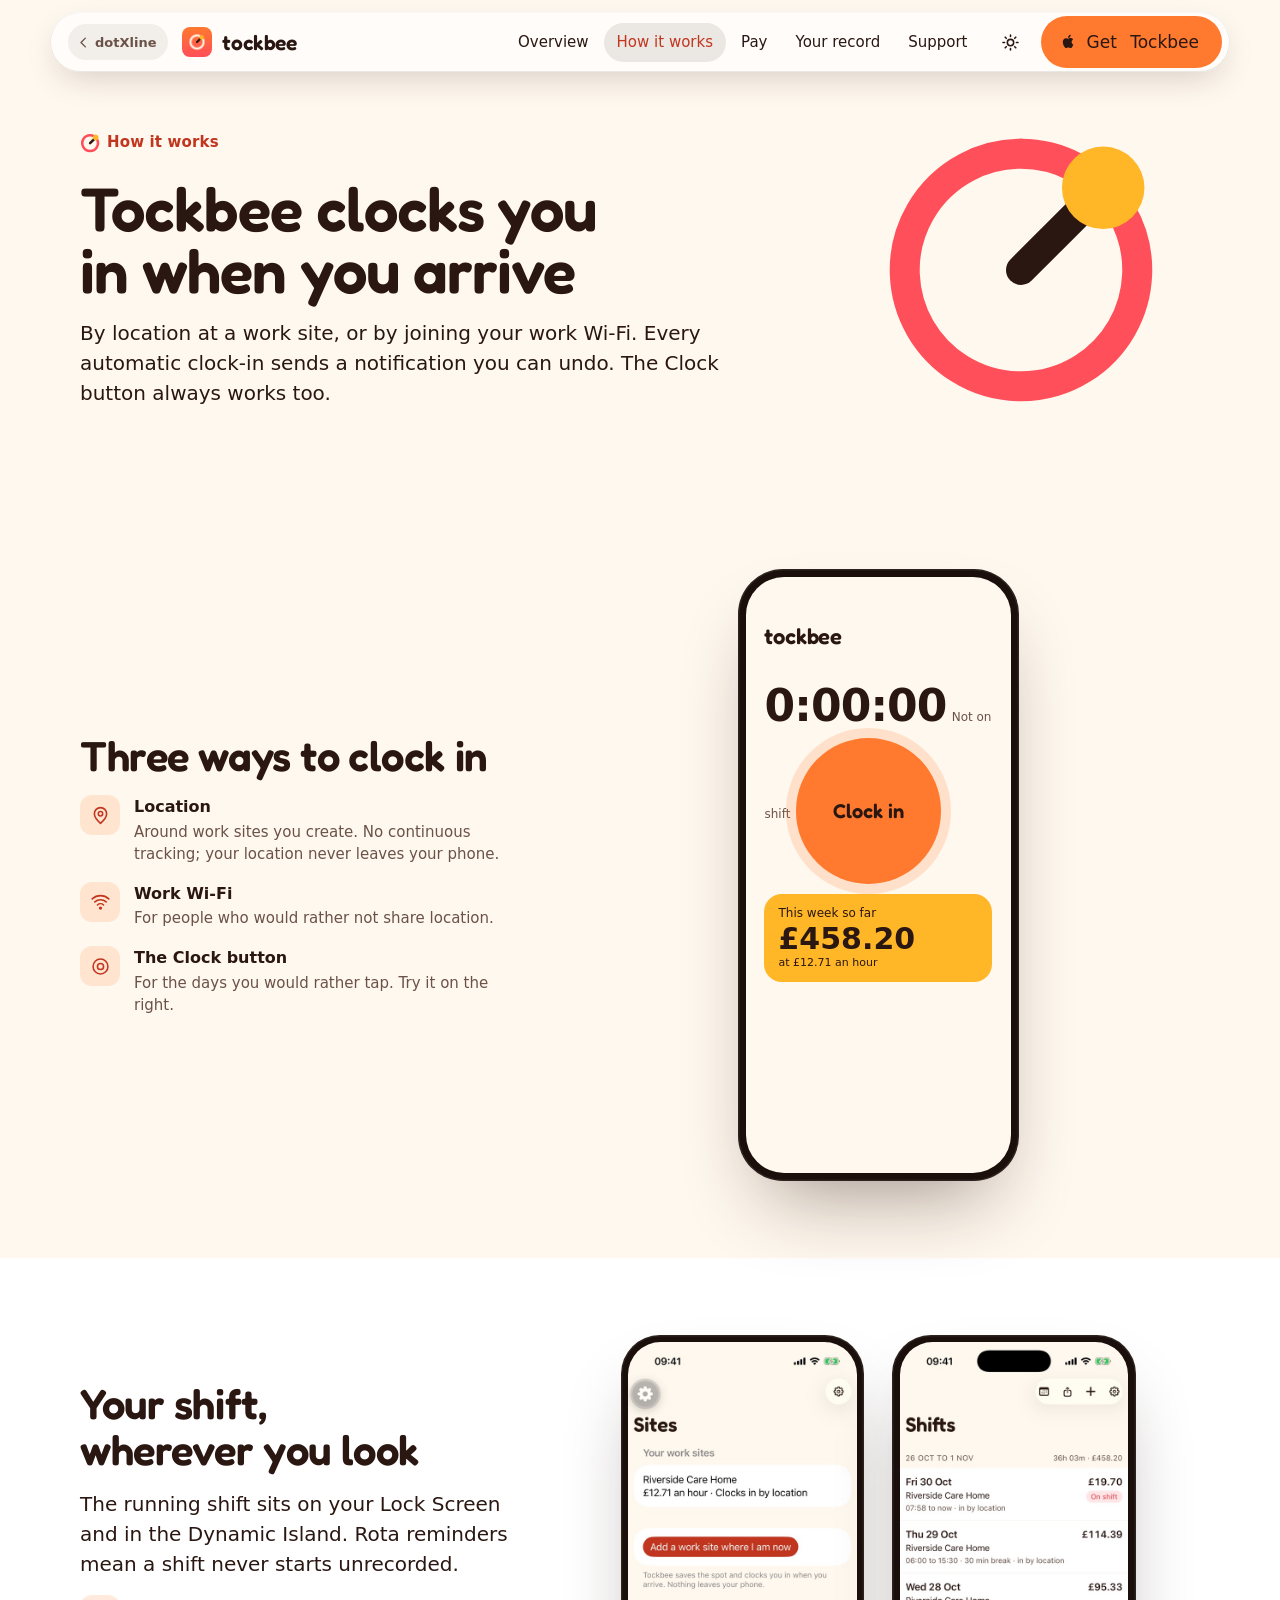
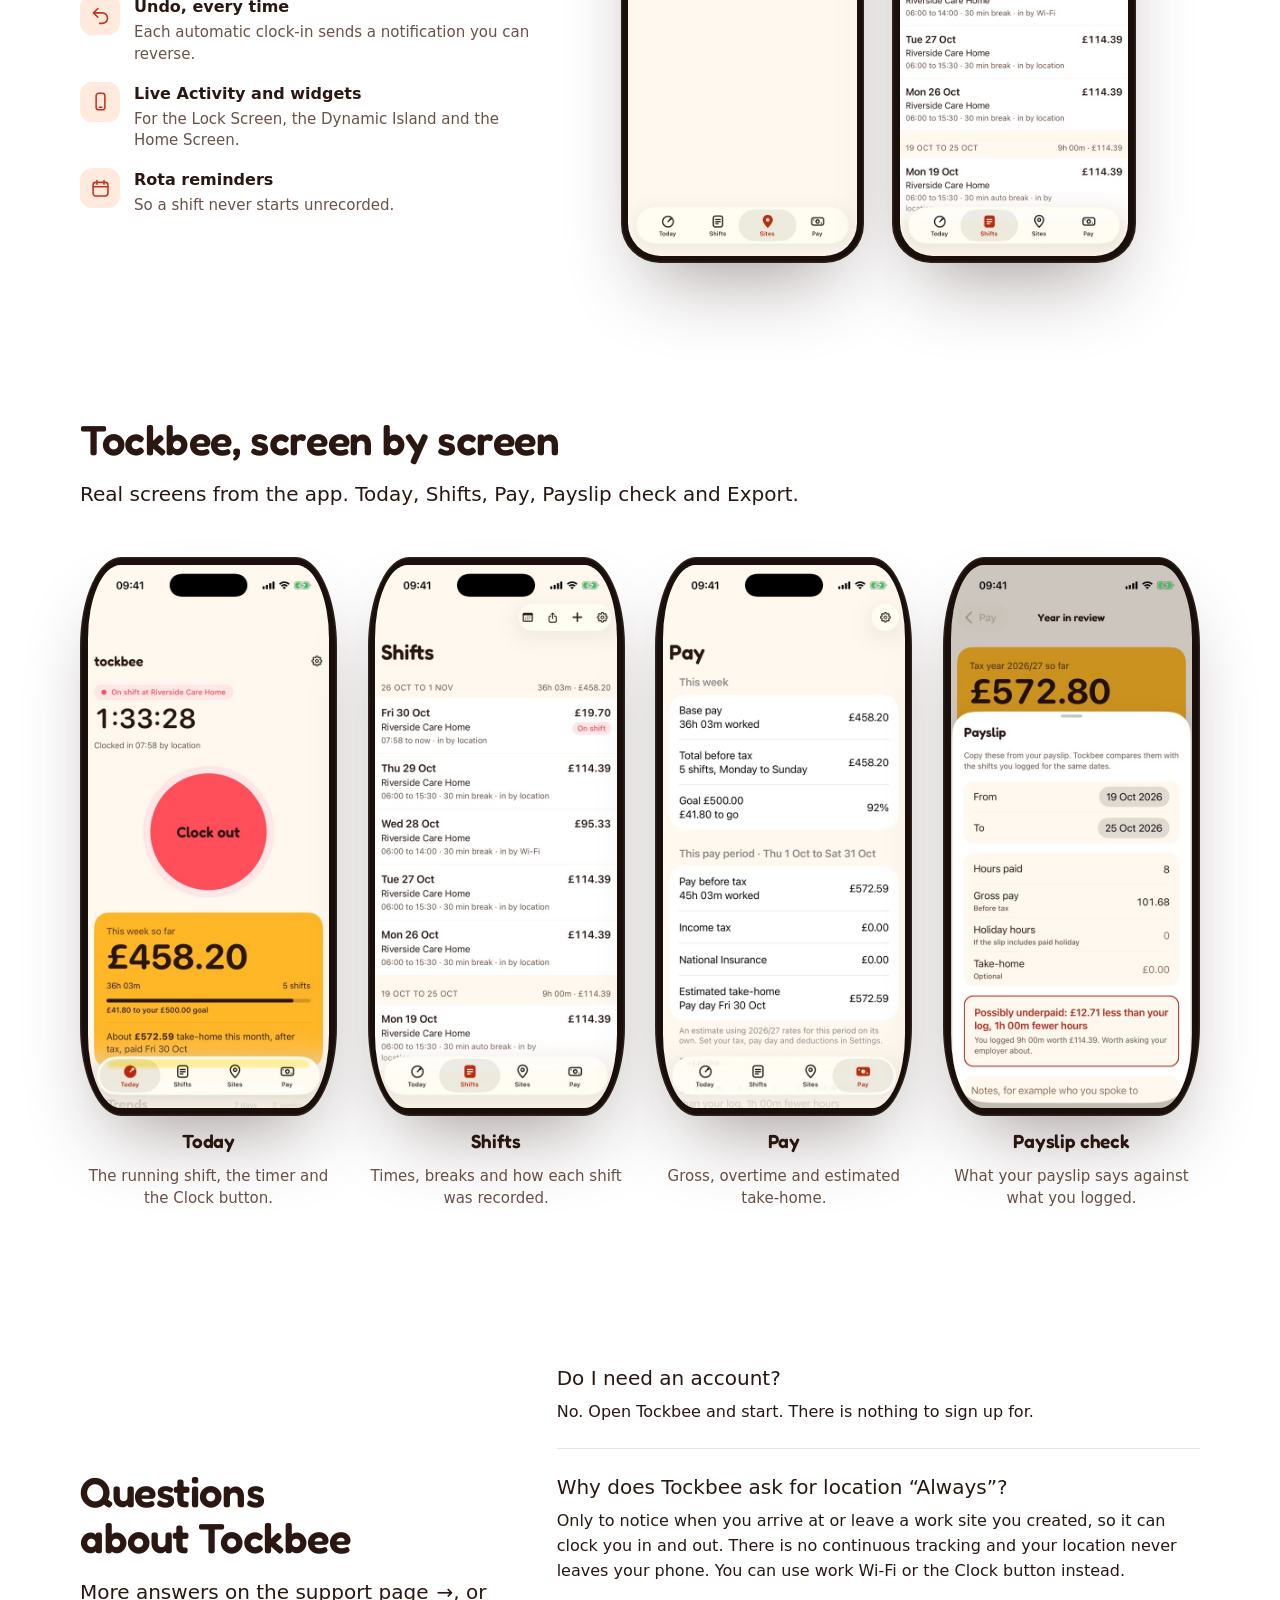
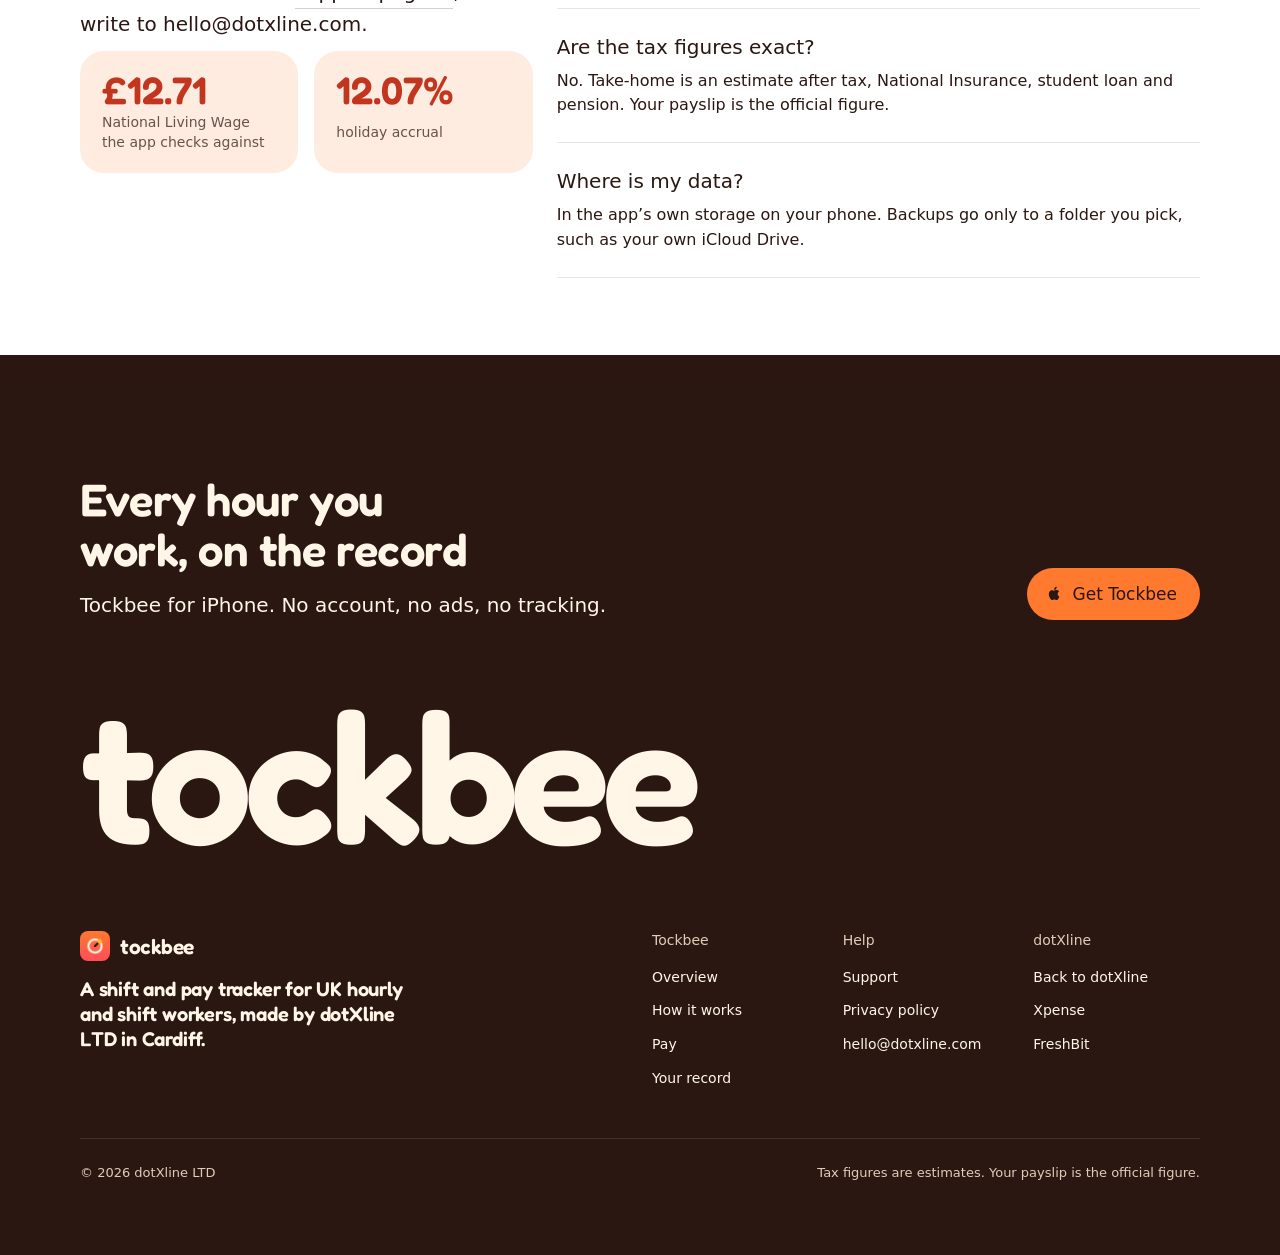
==== how-it-works.html @ 79bafd29 "Add the tockbee website Multi-page static site built on the taste-skill kit, with its own brand, mot" ====
<!doctype html>
<html lang="en" data-type="software" data-radius="round" data-buttons="solid" data-motion>
<head>
<meta charset="utf-8">
<script>try{var t=localStorage.getItem("tb-theme");if(t==="light"||t==="dark")document.documentElement.dataset.theme=t}catch(e){}</script>
<meta name="viewport" content="width=device-width, initial-scale=1, viewport-fit=cover">
<title>How it works: Tockbee</title>
<meta name="description" content="Tockbee clocks you in by location, work Wi-Fi or a tap, with a notification and Undo every time.">
<meta property="og:type" content="website">
<meta property="og:title" content="How it works: Tockbee">
<meta property="og:description" content="Tockbee clocks you in by location, work Wi-Fi or a tap, with a notification and Undo every time.">
<meta property="og:image" content="https://tockbee.dotxline.com/media/tockbee-preview.jpg">
<meta name="twitter:card" content="summary_large_image">
<link rel="icon" href="img/favicon.svg" type="image/svg+xml">
<link rel="apple-touch-icon" href="img/apple-touch-icon.png">
<meta name="theme-color" content="#FFF8EE" media="(prefers-color-scheme: light)">
<meta name="theme-color" content="#140C09" media="(prefers-color-scheme: dark)">
<link rel="canonical" href="https://tockbee.dotxline.com/how-it-works.html">
<meta name="site-kind" content="software">
<meta name="page-type" content="software">
<link rel="preconnect" href="https://fonts.googleapis.com"><link rel="preconnect" href="https://fonts.gstatic.com" crossorigin>
<link href="https://fonts.googleapis.com/css2?family=Fredoka:wght@500..600&display=swap" rel="stylesheet">
<link rel="stylesheet" href="assets/system.css">
<link rel="stylesheet" href="assets/ui/cards.css">
<link rel="stylesheet" href="assets/motion/motion.css">
<link rel="stylesheet" href="assets/layout/layout.css">
<style>
:root {
  --p-bg: #FFF8EE; --p-surface: #FFFFFF; --p-ink: #2A1712; --p-muted: #6B5248;
  --p-accent: #FF7A2F; --p-accent-ink: #2A1712; --p-action: #2A1712; --p-action-ink: #FFF6E8;
  --p-inv-bg: #2A1712; --p-inv-surface: #3A2219; --p-inv-ink: #FFF6E8; --p-inv-muted: #E1CCB8;
  --p-inv-accent: #FF7A2F; --p-inv-accent-ink: #2A1712; --p-inv-action: #FF7A2F; --p-inv-action-ink: #2A1712;
  --font-display: "Fredoka", ui-rounded, system-ui, sans-serif;
  --font-text: -apple-system, BlinkMacSystemFont, "SF Pro Text", "Segoe UI", Roboto, system-ui, sans-serif;
  --font-mono: ui-monospace, "SFMono-Regular", Menlo, Consolas, monospace;
  --display-weight: 600; --display-tracking: -0.01em; --display-tracking-xl: -0.02em;
  --ly-scale: 0.92;
}
</style>
<link rel="stylesheet" href="assets/tb.css">
<script>document.documentElement.classList.add('m-enter','tb-js');setTimeout(()=>document.documentElement.classList.add('m-enter-done'),700)</script>
</head>
<body data-page="how-it-works">
<header class="dock" data-root="">
  <div class="dock__bar">
    <a class="skip-link" href="#top">Skip to content</a>
    <a class="dock__home" href="https://dotxline.com/" aria-label="Back to dotXline"><svg viewBox="0 0 24 24" fill="none" stroke="currentColor" stroke-width="2.2" stroke-linecap="round" stroke-linejoin="round" aria-hidden="true"><path d="M15 5l-7 7 7 7"/></svg><span>dotXline</span></a>
    <a class="dock__logo" href="index.html"><img src="img/tockbee-icon-512.png" alt="">tockbee</a>
    <nav class="dock__links" id="dock-links" aria-label="Main"><a href="index.html">Overview</a><a href="how-it-works.html" aria-current=page>How it works</a><a href="pay.html">Pay</a><a href="your-record.html">Your record</a><a href="support.html">Support</a></nav>
    <button class="icon-btn theme-btn" type="button" aria-label="Switch light and dark"><svg class="sun" viewBox="0 0 24 24" fill="none" stroke="currentColor" stroke-width="2" stroke-linecap="round"><circle cx="12" cy="12" r="4"/><path d="M12 2.5v2M12 19.5v2M2.5 12h2M19.5 12h2M5.3 5.3l1.4 1.4M17.3 17.3l1.4 1.4M5.3 18.7l1.4-1.4M17.3 6.7l1.4-1.4"/></svg><svg class="moon" viewBox="0 0 24 24" fill="none" stroke="currentColor" stroke-width="2" stroke-linecap="round" stroke-linejoin="round"><path d="M20 14.5A8 8 0 0 1 9.5 4 8 8 0 1 0 20 14.5z"/></svg></button>
    <button class="icon-btn dock__menu" type="button" aria-expanded="false" aria-controls="dock-links" aria-label="Menu"><svg viewBox="0 0 24 24" fill="none" stroke="currentColor" stroke-width="2" stroke-linecap="round"><path d="M4 8h16M4 16h16"/></svg></button>
    <a class="btn btn--primary" href="#get" data-appstore><svg class="apple" viewBox="0 0 24 24" aria-hidden="true"><path d="M16.4 12.6c0-2.4 2-3.5 2-3.6-1.1-1.6-2.8-1.8-3.4-1.8-1.4-.1-2.8.9-3.5.9s-1.8-.9-3-.8c-1.5 0-3 .9-3.8 2.3-1.6 2.8-.4 7 1.2 9.3.8 1.1 1.7 2.4 2.9 2.3 1.2 0 1.6-.7 3-.7s1.8.7 3 .7c1.3 0 2.1-1.1 2.8-2.3.9-1.3 1.3-2.6 1.3-2.6s-2.5-1-2.5-3.7zM14.1 5.6c.6-.8 1.1-1.9 1-3-.9 0-2.1.6-2.7 1.4-.6.7-1.1 1.8-1 2.9 1 .1 2.1-.5 2.7-1.3z"/></svg><span class="lbl-long">Get&nbsp;</span>Tockbee</a>
  </div>
</header>
<main id="top">
  <section class="page-head" aria-labelledby="ph-h">
    <div class="wrap grid">
      <div class="span-7 stack-4">
        <p class="t-label tb-k"><svg class="tb-mark" viewBox="10 10 80 80" aria-hidden="true"><path class="m-ring" pathLength="1" d="M50 19 A31 31 0 1 1 49.99 19"/><g class="m-hand"><path d="M50 50 H81"/><circle class="m-tip" cx="81" cy="50" r="11"/></g></svg>How it works</p>
        <h1 id="ph-h" data-tb-tick>Tockbee clocks you in when you arrive</h1>
        <p class="t-lead measure" data-tb-tick>By location at a work site, or by joining your work Wi-Fi. Every automatic clock-in sends a notification you can undo. The Clock button always works too.</p>
      </div>
      <div class="span-4 start-9 tb-head-mark" aria-hidden="true"><svg class="tb-mark" viewBox="10 10 80 80" aria-hidden="true"><path class="m-ring" pathLength="1" d="M50 19 A31 31 0 1 1 49.99 19"/><g class="m-hand"><path d="M50 50 H81"/><circle class="m-tip" cx="81" cy="50" r="11"/></g></svg></div>
    </div>
  </section>

  <section class="section" id="clock" aria-labelledby="clock-h">
    <div class="wrap grid">
      <div class="span-5 stack-4">
        <h2 id="clock-h" data-tb-tick>Three ways to clock in</h2>
        <div class="tb-group tb-group--flat"><ul><li data-tb-tick><span class="fi"><svg viewBox="0 0 24 24" fill="none" stroke="currentColor" stroke-width="1.8" stroke-linecap="round" stroke-linejoin="round" aria-hidden="true"><path d="M12 21s7-6.2 7-11a7 7 0 0 0-14 0c0 4.8 7 11 7 11z"/><circle cx="12" cy="10" r="2.5"/></svg></span><b>Location</b><span>Around work sites you create. No continuous tracking; your location never leaves your phone.</span></li><li data-tb-tick><span class="fi"><svg viewBox="0 0 24 24" fill="none" stroke="currentColor" stroke-width="1.8" stroke-linecap="round" stroke-linejoin="round" aria-hidden="true"><path d="M2.5 9a14 14 0 0 1 19 0M5.5 12.5a9.5 9.5 0 0 1 13 0M8.5 16a5 5 0 0 1 7 0"/><circle cx="12" cy="19.5" r="1"/></svg></span><b>Work Wi-Fi</b><span>For people who would rather not share location.</span></li><li data-tb-tick><span class="fi"><svg viewBox="0 0 24 24" fill="none" stroke="currentColor" stroke-width="1.8" stroke-linecap="round" stroke-linejoin="round" aria-hidden="true"><circle cx="12" cy="12" r="8.5"/><circle cx="12" cy="12" r="3.5"/></svg></span><b>The Clock button</b><span>For the days you would rather tap. Try it on the right.</span></li></ul></div>
      </div>
      <div class="span-7 start-6 tb-center"><div class="tph app-demo" data-ui><div class="tph__screen tb-today" data-tb-today role="group" aria-label="Working demo of the Today screen. Tap Clock in.">
  <span class="wm">tockbee</span>
  <span class="pill"><i></i>On shift at Riverside Care Home</span>
  <span class="timer" data-timer aria-live="off">0:00:00</span>
  <span class="how" data-how>Not on shift</span>
  <button type="button" class="tb-clock" data-clock>Clock in</button>
  <div class="tb-week"><small>This week so far</small><b data-earned>£458.20</b><span>at £12.71 an hour</span></div>
  <p class="tb-toast" data-toast role="status" aria-live="polite"></p>
</div></div></div>
    </div>
  </section>

  <section class="section ground-surface" id="today" aria-labelledby="today-h">
    <div class="wrap grid">
      <div class="span-5 stack-4">
        <h2 id="today-h" data-tb-tick>Your shift, wherever you look</h2>
        <p class="t-lead measure" data-tb-tick>The running shift sits on your Lock Screen and in the Dynamic Island. Rota reminders mean a shift never starts unrecorded.</p>
        <div class="tb-group tb-group--flat"><ul><li data-tb-tick><span class="fi"><svg viewBox="0 0 24 24" fill="none" stroke="currentColor" stroke-width="1.8" stroke-linecap="round" stroke-linejoin="round" aria-hidden="true"><path d="M9 14 4 9l5-5"/><path d="M4 9h10a6 6 0 0 1 0 12h-3"/></svg></span><b>Undo, every time</b><span>Each automatic clock-in sends a notification you can reverse.</span></li><li data-tb-tick><span class="fi"><svg viewBox="0 0 24 24" fill="none" stroke="currentColor" stroke-width="1.8" stroke-linecap="round" stroke-linejoin="round" aria-hidden="true"><rect x="7" y="2.5" width="10" height="19" rx="3"/><path d="M10.5 18.5h3"/></svg></span><b>Live Activity and widgets</b><span>For the Lock Screen, the Dynamic Island and the Home Screen.</span></li><li data-tb-tick><span class="fi"><svg viewBox="0 0 24 24" fill="none" stroke="currentColor" stroke-width="1.8" stroke-linecap="round" stroke-linejoin="round" aria-hidden="true"><rect x="3.5" y="5" width="17" height="15.5" rx="3"/><path d="M8 3v4M16 3v4M3.5 10h17"/></svg></span><b>Rota reminders</b><span>So a shift never starts unrecorded.</span></li></ul></div>
      </div>
      <div class="span-7 start-6 tb-pair"><div class="tph "><img src="media/sites.jpg" alt="Sites: your work sites on a map" width="552" height="1200" loading="lazy" decoding="async"></div><div class="tph tph--lift"><img src="media/shifts.jpg" alt="Shifts: every shift with its times, breaks and how it was recorded" width="552" height="1200" loading="lazy" decoding="async"></div></div>
    </div>
  </section>
  <section class="section ground-surface" id="screens" aria-labelledby="screens-h">
    <div class="wrap">
      <div class="section-head"><h2 id="screens-h" data-tb-tick>Tockbee, screen by screen</h2><p class="t-lead measure" data-tb-tick>Real screens from the app. Today, Shifts, Pay, Payslip check and Export.</p></div>
      <div class="tb-screens">
        <figure data-tb-tick><div class="tph "><img src="media/today.jpg" alt="Today: a running shift at Riverside Care Home and the Clock out button" width="552" height="1200" loading="lazy" decoding="async"></div><h3>Today</h3><p>The running shift, the timer and the Clock button.</p></figure>
        <figure data-tb-tick><div class="tph "><img src="media/shifts.jpg" alt="Shifts: every shift with its times, breaks and how it was recorded" width="552" height="1200" loading="lazy" decoding="async"></div><h3>Shifts</h3><p>Times, breaks and how each shift was recorded.</p></figure>
        <figure data-tb-tick><div class="tph "><img src="media/pay.jpg" alt="Pay: base pay, tax, National Insurance and estimated take-home" width="552" height="1200" loading="lazy" decoding="async"></div><h3>Pay</h3><p>Gross, overtime and estimated take-home.</p></figure>
        <figure data-tb-tick><div class="tph "><img src="media/payslip.jpg" alt="Payslip check: possibly underpaid by £12.71 compared with your log" width="552" height="1200" loading="lazy" decoding="async"></div><h3>Payslip check</h3><p>What your payslip says against what you logged.</p></figure>
      </div>
    </div>
  </section>
  <section class="section ground-surface" id="questions" aria-labelledby="questions-h">
    <div class="wrap grid">
      <div class="span-5 stack-4">
        <h2 id="questions-h" data-tb-tick>Questions about Tockbee</h2>
        <p class="t-lead measure" data-tb-tick>More answers on the <a class="link" href="support.html">support page</a>, or write to hello@dotxline.com.</p>
        <div class="tb-stats" data-tb-tick><div><b>£12.71</b><span>National Living Wage the app checks against</span></div><div><b>12.07%</b><span>holiday accrual</span></div></div>
      </div>
      <div class="span-7 start-6 faq"><div class="faq__item" data-tb-tick><h3>Do I need an account?</h3><p>No. Open Tockbee and start. There is nothing to sign up for.</p></div><div class="faq__item" data-tb-tick><h3>Why does Tockbee ask for location “Always”?</h3><p>Only to notice when you arrive at or leave a work site you created, so it can clock you in and out. There is no continuous tracking and your location never leaves your phone. You can use work Wi-Fi or the Clock button instead.</p></div><div class="faq__item" data-tb-tick><h3>Are the tax figures exact?</h3><p>No. Take-home is an estimate after tax, National Insurance, student loan and pension. Your payslip is the official figure.</p></div><div class="faq__item" data-tb-tick><h3>Where is my data?</h3><p>In the app’s own storage on your phone. Backups go only to a folder you pick, such as your own iCloud Drive.</p></div></div>
    </div>
  </section>
</main>
<footer class="footer closing footer--dark ground-inverse" id="get" aria-labelledby="close-h">
  <div class="wrap">
    <div class="closing__cta close--word">
      <div class="section-head--split">
        <div><h2 id="close-h">Every hour you work, on the record</h2><p class="t-lead">Tockbee for iPhone. No account, no ads, no tracking.</p></div>
        <a class="btn btn--primary" href="#get" data-appstore><svg class="apple" viewBox="0 0 24 24" aria-hidden="true"><path d="M16.4 12.6c0-2.4 2-3.5 2-3.6-1.1-1.6-2.8-1.8-3.4-1.8-1.4-.1-2.8.9-3.5.9s-1.8-.9-3-.8c-1.5 0-3 .9-3.8 2.3-1.6 2.8-.4 7 1.2 9.3.8 1.1 1.7 2.4 2.9 2.3 1.2 0 1.6-.7 3-.7s1.8.7 3 .7c1.3 0 2.1-1.1 2.8-2.3.9-1.3 1.3-2.6 1.3-2.6s-2.5-1-2.5-3.7zM14.1 5.6c.6-.8 1.1-1.9 1-3-.9 0-2.1.6-2.7 1.4-.6.7-1.1 1.8-1 2.9 1 .1 2.1-.5 2.7-1.3z"/></svg>Get Tockbee</a>
      </div>
      <p class="close__word" aria-hidden="true">tockbee</p>
    </div>
    <div class="closing__links">
      <div class="grid">
        <div class="span-4 stack-4">
          <a class="dock__logo" href="index.html" style="color:inherit"><img src="img/tockbee-icon-512.png" alt="">tockbee</a>
          <p class="footer__lede">A shift and pay tracker for UK hourly and shift workers, made by dotXline LTD in Cardiff.</p>
        </div>
        <div class="span-2 start-7 footer__col"><h3>Tockbee</h3><ul><li><a href="index.html">Overview</a></li><li><a href="how-it-works.html">How it works</a></li><li><a href="pay.html">Pay</a></li><li><a href="your-record.html">Your record</a></li></ul></div>
        <div class="span-2 footer__col"><h3>Help</h3><ul><li><a href="support.html">Support</a></li><li><a href="privacy.html">Privacy policy</a></li><li><a href="mailto:hello@dotxline.com">hello@dotxline.com</a></li></ul></div>
        <div class="span-2 footer__col"><h3>dotXline</h3><ul><li><a href="https://dotxline.com/">Back to dotXline</a></li><li><a href="https://xpense.dotxline.com/">Xpense</a></li><li><a href="https://freshbit.dotxline.com/">FreshBit</a></li></ul></div>
      </div>
      <div class="footer__legal"><span>&copy; 2026 dotXline LTD</span><span>Tax figures are estimates. Your payslip is the official figure.</span></div>
    </div>
  </div>
</footer>
<script type="module" src="assets/system.js"></script>
<script type="module" src="assets/motion/motion.js"></script>
<script type="module" src="assets/layout/layout.js"></script>
<script src="assets/tb.js" defer></script>
</body>
</html>
---- assets/system.css ----
/*
  taste-skill system.css - the one system for the page. Link it first, then assets/ui/cards.css (the
  feature card, its panel and the fragment placements), then set the palette (--p-*), the fonts and
  the radius set on :root in the page (node scripts/start.mjs prints that block).
  Do not add a second grid, spacing scale, type scale, radius scale, button or card style.
*/

/* ---------------------------------------------------------------- tokens */
:root {
  /* palette (hex only; fx.js reads --bg --surface --ink --muted --accent --accent-ink) */
  --p-bg: #ffffff;
  --p-surface: #f4f4f4;
  --p-ink: #111111;
  --p-muted: #6b6b6b;
  --p-accent: #1a4be0;
  --p-accent-ink: #ffffff;
  --p-action: #1a4be0;      /* buttons, links, focus: the accent, or the ink when the accent is too pale */
  --p-action-ink: #ffffff;
  --p-inv-bg: #111111;
  --p-inv-surface: #1c1c1c;
  --p-inv-ink: #f4f4f4;
  --p-inv-muted: #a3a3a3;
  --p-inv-accent: #ffffff;
  --p-inv-accent-ink: #111111;
  --p-inv-action: #ffffff;
  --p-inv-action-ink: #111111;
  /* the lit ground behind UI and in the closing band (references/cards.md), one per page, tech pages only
     (none on kind other, which is flat): <html data-ground="sand|sky|sage|painting">. system.js gives it to every ground
     that holds UI, on light and dark pages alike; --hue on one panel changes only its accent */
  --ground-bg: #d9ccb7; --ground-surface: #e9e0d2; --ground-ink: #2a2622; --ground-muted: #5a534a; --ground-accent: #a8794a;

  /* fonts */
  --font-display: system-ui, -apple-system, "Segoe UI", sans-serif;
  --font-text: system-ui, -apple-system, "Segoe UI", sans-serif;
  --font-mono: ui-monospace, "SFMono-Regular", Menlo, Consolas, monospace;
  --display-weight: 400;    /* headlines 400; 500 on a tech page (software, gaming, hardware) */
  --display-tracking: -0.025em;

  /* the page rhythm (references/layout-v4.md): one section per screen. The header is fixed and
     --nav tall; every section is padded --padt above and --padb (plus the phone action bar, --bar)
     below, and is exactly one or two screens tall (--h: 1 or 2; --hm on a phone). The hero's words
     start --hgap under the header and its content ends --hpadb above the fold. */
  --nav: 72px;
  --padt: 120px;
  --padb: 72px;
  --hgap: 48px;
  --hpadb: 64px;
  --bar: 0px;
  /* grid: one .wrap (alias .container) for the header, every section and the footer, the same
     --gut on both sides: 1280 wide at x 80-1360 at 1440, 342 at x 24-366 at 390 */
  --container: 1280px;
  --gut: 80px;
  --pad: var(--gut);
  --gutter: 24px;

  /* spacing: 4/8 scale */
  --s-1: 4px;  --s-2: 8px;  --s-3: 12px; --s-4: 16px; --s-5: 24px;
  --s-6: 32px; --s-7: 48px; --s-8: 64px; --s-9: 96px; --s-10: 128px;
  --section: 40px;      /* only a .section outside main (the kit's demo pages); every main > section and
                           footer.closing take --padt and --padb */
  --section-band: 56px; /* the same for an older footer outside footer.closing */
  --head-gap: 48px;     /* the one heading-to-content gap, 32 on a phone (layout.css reads it as --ly-head-gap) */
  --card-pad: 16px;     /* card padding (cards.css sets its own for cards with a panel) */
  --card-gap: 16px;     /* gap between cards */

  /* type scale (the only sizes on the page) */
  --t-label: 13px;
  --t-small: 14px;
  --t-body: 16px;
  --t-lead: 18px;
  --t-card: 18px;
  --t-h3: 24px;
  /* straight lines from the phone size at 390 to the desktop size at 1440 (system.md's table) */
  --t-h2: clamp(30px, 1.72vw + 23.3px, 48px);
  --t-h1: clamp(38px, 3.24vw + 25.4px, 72px);
  /* a big number stays a step under the h2 (VI-11): 38 at 1440, 28 at 390, so it never reads as a
     section heading; a stats row and a price set their own, smaller still */
  --t-stat: clamp(28px, .952vw + 24.29px, 38px);

  /* radius: one scale (soft by default; data-radius on <html> switches it) */
  --r-sm: 8px;  --r-md: 12px; --r-lg: 20px; --r-btn: 8px;

  /* controls (fixed here; a page never adds its own) */
  --btn-h: 44px;
  --btn-h-sm: 36px;
  --nav-h: var(--nav);  /* the older name, kept for the kit's files */
  --icon: 16px;         /* small icons: socials, menu chevrons, mono brand marks */

  /* motion: the one UI ease-out (motion.css --m-ease and ui/base.css --u-ease read it; references/motion.md) */
  --ease: cubic-bezier(.2, .8, .2, 1);
  --dur: 180ms;
}
html[data-radius="sharp"] { --r-sm: 4px; --r-md: 6px;  --r-lg: 8px;  --r-btn: 4px; }
html[data-radius="soft"]  { --r-sm: 8px; --r-md: 12px; --r-lg: 20px; --r-btn: 8px; }
html[data-radius="round"] { --r-sm: 10px; --r-md: 16px; --r-lg: 24px; --r-btn: 999px; }
/* the four lit grounds (references/cards.md); sand is the default above. painting goes with
   painterly-landscape (x.ai's daylight sky over olive hills) */
html[data-ground="sky"]      { --ground-bg: #c6d3df; --ground-surface: #d6e0e9; --ground-ink: #25303a; --ground-muted: #4d5964; --ground-accent: #3f6a92; }
html[data-ground="sage"]     { --ground-bg: #cdd6c6; --ground-surface: #dce3d6; --ground-ink: #262d24; --ground-muted: #535b51; --ground-accent: #6c8e63; }
html[data-ground="painting"] { --ground-bg: #79a8d6; --ground-surface: #a6c4e2; --ground-ink: #16212c; --ground-muted: #273949; --ground-accent: #9c9b3c; }
/* cards.css takes its card and panel radii from this scale */
html[data-radius] .card { --c-r: var(--r-lg); }
html[data-radius] .panel { --p-r: var(--r-md); }

/* a phone: the header 56, the sections padded 96 / 48, the hero's words 40 under the header and its
   content ending 24 above the fold, 24 at both sides, 12 between columns */
@media (max-width: 639px) {
  :root { --nav: 56px; --padt: 96px; --padb: 48px; --hgap: 40px; --hpadb: 24px; --gut: 24px; --gutter: 12px; --card-gap: 12px; --head-gap: 32px; }
}
@media (min-width: 640px) {
  :root { --gut: 48px; --section: 48px; --section-band: 72px; --card-pad: 24px; }
}
@media (min-width: 1024px) {
  :root { --gut: 80px; --section: 56px; --section-band: 96px; --card-gap: 24px;
          --t-lead: 20px; --t-card: 20px; --t-h3: 28px; }
  /* a place (and a local service): the 1200 column at x 120-1320 */
  html[data-type="place"] { --gut: 120px; --container: 1200px; }
}
/* a place (VI-06, ST-96, PH-23): its own smaller type (h1 48/53 and 32/37, h2 32/40 and 24/30, titles
   and the sub-line 20 and 18), the Recipe 3 hero's gap under its photograph (40, 24 on a phone),
   square photographs and cards and 2px buttons, whatever data-radius and data-buttons say */
:root[data-type="place"] {
  --hgap: 40px;
  --t-h1: clamp(32px, 1.524vw + 26.06px, 48px);
  --t-h2: clamp(24px, .762vw + 21px, 32px);
  --t-h3: clamp(20px, .381vw + 18.51px, 24px);
  --r-sm: 2px; --r-md: 0px; --r-lg: 0px; --r-btn: 2px;
}
:root[data-type="place"] :is(h1, .t-h1) { line-height: 1.104; }
:root[data-type="place"] :is(h2, .t-h2) { line-height: 1.25; }
@media (max-width: 639px) {
  :root[data-type="place"] { --hgap: 24px; }
  :root[data-type="place"] :is(h1, .t-h1) { line-height: 1.156; }
}

/* ---------------------------------------------------------------- grounds (at most three) */
:root, .ground-base {
  --bg: var(--p-bg); --surface: var(--p-surface); --ink: var(--p-ink); --muted: var(--p-muted);
  --accent: var(--p-accent); --accent-ink: var(--p-accent-ink); --card: var(--p-surface);
  --action: var(--p-action); --action-ink: var(--p-action-ink);
}
.ground-surface {
  --bg: var(--p-surface); --surface: var(--p-bg); --ink: var(--p-ink); --muted: var(--p-muted);
  --accent: var(--p-accent); --accent-ink: var(--p-accent-ink); --card: var(--p-bg);
  --action: var(--p-action); --action-ink: var(--p-action-ink);
}
.ground-inverse {
  --bg: var(--p-inv-bg); --surface: var(--p-inv-surface); --ink: var(--p-inv-ink); --muted: var(--p-inv-muted);
  --accent: var(--p-inv-accent); --accent-ink: var(--p-inv-accent-ink); --card: var(--p-inv-surface);
  --action: var(--p-inv-action); --action-ink: var(--p-inv-action-ink);
}
:root, .ground-base, .ground-surface, .ground-inverse {
  --line: color-mix(in oklab, var(--ink) 11%, transparent);
  --line-strong: color-mix(in oklab, var(--ink) 20%, transparent);
  /* effects (fx.js) and UI fragments (assets/ui) take the colours of the ground they sit on */
  --fx-bg: var(--bg); --fx-surface: var(--surface); --fx-ink: var(--ink); --fx-muted: var(--muted);
  --fx-accent: var(--accent); --fx-accent-ink: var(--accent-ink);
  --ui-font: var(--font-text); --ui-mono: var(--font-mono); --ui-radius: var(--r-md);
}
.ground-base, .ground-surface, .ground-inverse { background: var(--bg); color: var(--ink); }

/* ---------------------------------------------------------------- base */
*, *::before, *::after { box-sizing: border-box; }
/* an anchor lands on the section's top (the judge's frame): the fixed header covers --nav of its --padt */
html { -webkit-text-size-adjust: 100%; scroll-padding-top: 0; scroll-behavior: auto; margin: 0; }
body {
  margin: 0; background: var(--bg); color: var(--ink);
  font: 400 var(--t-body)/1.55 var(--font-text);
  -webkit-font-smoothing: antialiased; text-rendering: optimizeLegibility; overflow-x: clip;
}
img, svg, video, canvas { display: block; max-width: 100%; }
/* hidden means hidden, also on an img the line above makes a block (a menu tab's photograph, a peek photograph) */
[hidden] { display: none !important; }
img, video { height: auto; }
a { color: inherit; text-decoration: none; }
button { font: inherit; color: inherit; }
h1, h2, h3, h4, p, ul, ol, figure, blockquote { margin: 0; }
ul, ol { padding: 0; list-style: none; }
h1, h2, h3, h4 {
  font-family: var(--font-display); font-weight: var(--display-weight);
  letter-spacing: var(--display-tracking); text-wrap: balance; overflow-wrap: break-word;
  /* a long word (a German compound at 390) breaks at a syllable with a hyphen, in the language of <html lang>;
     only words of 10 letters or more, 4 at least on each side, so a short English heading never breaks */
  hyphens: auto; -webkit-hyphens: auto; hyphenate-limit-chars: 10 4 4;
}
h1, .t-h1 { font-size: var(--t-h1); line-height: 1.04; }
h2, .t-h2 { font-size: var(--t-h2); line-height: 1.1; }
h3, .t-h3 { font-size: var(--t-h3); line-height: 1.2; }
h4, .t-card { font-family: var(--font-text); font-weight: 500; font-size: var(--t-card); line-height: 1.3; letter-spacing: -0.01em; }
p { text-wrap: pretty; }
.t-lead  { font-size: var(--t-lead); line-height: 1.5; }
.t-body  { font-size: var(--t-body); line-height: 1.55; }
.t-small { font-size: var(--t-small); line-height: 1.5; }
.t-label { font-size: var(--t-label); font-weight: 500; line-height: 1.4; letter-spacing: 0.01em; }
.t-stat  { font-family: var(--font-display); font-weight: var(--display-weight); font-size: var(--t-stat);
           line-height: 1; letter-spacing: var(--display-tracking); font-variant-numeric: tabular-nums; }
.muted { color: var(--muted); }
.mono  { font-family: var(--font-mono); }
.measure { max-width: 62ch; }
:focus-visible { outline: 2px solid var(--action); outline-offset: 2px; border-radius: 2px; }
::selection { background: color-mix(in oklab, var(--accent) 30%, transparent); }

/* ---------------------------------------------------------------- grid */
.wrap, .container { width: min(100% - 2 * var(--gut), var(--container)); margin-inline: auto; padding-inline: 0; }
.grid { display: grid; grid-template-columns: repeat(12, minmax(0, 1fr)); column-gap: var(--gutter); row-gap: var(--card-gap); }
.grid > * { min-width: 0; grid-column: 1 / -1; }
.section { padding-block: var(--section); }

/* ---------------------------------------------------------------- one section per screen
   The page is a stack of screens. Framed at scrollY = k x the screen height, a shot shows exactly one
   section: the hero alone on the first screen, every other section (and footer.closing, the close and
   the footer in one) exactly one or two screens tall, its h2 first, --padt under its top. Heights
   and padding do it: no pinning, snapping or script.
     <section class="section" id=".." style="--h: 2">     (2 screens; --hm sets a phone's count alone)
       <div class="wrap"> the h2 first, then the content </div>     (the one in-flow child)
     </section>
   A layer (a full-bleed photograph or ground behind the words) is an <img class="layer" aria-hidden="true">
   beside the .wrap. Content must fit: one screen holds 708px of content at 1440x900 (900 - 120 - 72),
   two hold 1,608 (the second screen's part starts --padt under its top with .g2). From 640 to 1279 a
   section keeps at least its screens and grows past them rather than overlap the next. */
main > :is(section, .section), footer.closing {
  position: relative; box-sizing: border-box;
  height: calc(var(--h, 1) * 100vh); height: calc(var(--h, 1) * 100svh);
  padding: var(--padt) 0 calc(var(--padb) + var(--bar));
}
main > :is(section, .section) > :is(.wrap, .container), footer.closing > .wrap { position: relative; z-index: 1; height: 100%; }
main > :is(section, .section) > :is(.wrap, .container):not(.grid) { display: flex; flex-direction: column; }
/* a .wrap that is the section's grid too (class="wrap grid"): its rows start at the top */
main > :is(section, .section) > :is(.wrap, .container).grid { align-content: start; }
/* .fill: the block that takes what the screen leaves under the heading (a photograph, a frame) */
main > :is(section, .section) > .wrap > .fill { flex: 1 1 0; min-height: 0; }
/* two screens as two groups: row 1 the h2 and the first group, row 2 the rest (no second h2), starting
   --padt under the second screen's top, so the second shot looks like any other section */
main > :is(section, .section).g2, footer.closing.g2 { --h: 2; }
main > :is(section, .section).g2 > :is(.wrap, .container), footer.closing.g2 > .wrap { display: grid; grid-template-rows: minmax(0, 1fr) minmax(0, 1fr); row-gap: calc(var(--padt) + var(--padb) + var(--bar)); }
main > :is(section, .section).g2 > :is(.wrap, .container) > *, footer.closing.g2 > .wrap > * { min-height: 0; align-self: start; }
main > :is(section, .section).g2 > :is(.wrap, .container) > :is(.group, .fill) { align-self: stretch; }
/* a group: one screen's part of a .g2 section (its h2 and first rows, or the rest) */
.group { display: flex; flex-direction: column; min-height: 0; }
/* each screen's card row runs down to that screen's foot (the cards stretch, their panels grow), so
   the second screen of a .g2 is never a short row over an empty ground; both rows end on the same line */
@media (min-width: 1024px) {
  main > :is(section, .section).g2 > .wrap > .grid:last-child,
  main > :is(section, .section).g2 > .wrap > .group > .grid:last-child { align-self: stretch; flex: 1 1 auto; min-height: 0; }
}
.group > .fill { flex: 1 1 0; min-height: 0; }
@media (min-width: 640px) and (max-width: 1279px) {
  main > :is(section, .section):not(.hero, .section--hero), footer.closing {
    height: auto; min-height: calc(var(--h, 1) * 100vh); min-height: calc(var(--h, 1) * 100svh);
  }
  /* the section is a column and its .wrap takes all of it, so a .fill (a photograph, a frame) still
     grows to the section's foot (a min-height percentage would not resolve, leaving it at its least) */
  /* :where() keeps it at no weight, so a page's own phone- or tablet-only hiding (section.desk-only { display: none }) wins */
  :where(main > :is(section, .section):not(.hero, .section--hero), footer.closing) { display: flex; flex-direction: column; }
  main > :is(section, .section):not(.hero, .section--hero) > :is(.wrap, .container), footer.closing > .wrap { flex: 1 0 auto; height: auto; min-height: 0; }
}
/* a phone: lvh (the screen with its bars hidden) for every section but the hero; --hm when stacking
   makes the content taller than the desktop count */
@media (max-width: 639px) {
  /* at least its screens, never less: content a screen cannot hold makes the section taller (the rhythm
     check then asks for --hm: 2 or less content); a fixed height would lay its last rows over the next
     section, the fault the phone shots showed most (a list under the closing heading and its button) */
  main > :is(section, .section):not(.hero, .section--hero), footer.closing {
    height: auto; min-height: calc(var(--hm, var(--h, 1)) * 100vh); min-height: calc(var(--hm, var(--h, 1)) * 100lvh);
  }
  /* one grid row at least the screens tall that grows with the .wrap's content: the .wrap is stretched to
     it, so its .fill and its two groups still share a definite height */
  /* (at no weight, as on the tablet: a page's own section.desk-only { display: none } still hides it) */
  :where(main > :is(section, .section):not(.hero, .section--hero):has(> :is(.wrap, .container)), footer.closing) {
    display: grid; grid-template-columns: minmax(0, 1fr); grid-template-rows: 1fr; grid-auto-rows: auto;
  }
  main > :is(section, .section):not(.hero, .section--hero) > :is(.wrap, .container), footer.closing > .wrap { height: auto; }
  main > :is(section, .section).g2m, footer.closing.g2m { --hm: 2; }
  main > :is(section, .section).g2m > :is(.wrap, .container), footer.closing.g2m > .wrap { display: grid; grid-template-rows: minmax(0, 1fr) minmax(0, 1fr); row-gap: calc(var(--padt) + var(--padb) + var(--bar)); }
  /* stacked in one, the two groups keep the open cards' 32px, so the first group's last panel never meets
     the next card's title */
  main > :is(section, .section).g2:not(.g2m) > :is(.wrap, .container) { display: flex; row-gap: var(--s-6); }
  /* what the two screens leave goes around the second group, so it opens below the header, not on the fold */
  main > :is(section, .section).g2:not(.g2m) > :is(.wrap, .container) > :last-child { margin-block: auto; }
  main > :is(section, .section).g2:not(.g2m) > :is(.wrap, .container) > * { align-self: stretch; }
}
/* a layer: the photograph or ground of a whole section, under its words, edge to edge */
main > :is(section, .section) > :is(img, video, canvas, picture).layer,
footer.closing > :is(img, video, canvas, picture).layer {
  position: absolute; inset: 0; z-index: 0; width: 100%; height: 100%; max-width: none; object-fit: cover; object-position: var(--pos, 50% 50%);
}
main > :is(section, .section) > picture.layer > img { width: 100%; height: 100%; object-fit: cover; }

/* the hero: exactly the first screen, the fixed header over its top. Its words start --hgap under the
   header (--photo adds a full-bleed photograph's height above them on a place); its content ends
   --hpadb above the fold, and nothing of the next section shows, at 1440, 1024, 820 and 390.
     <section class="hero hero--<type>"><div class="wrap"><div class="hero-text"> .. </div>[one strip]</div></section>
   .hero-text holds the whole composition (the words, and the picture or window beside or under them);
   one docked strip (logos, three facts) may follow it, at most 96px, desktop only. */
main > :is(.hero, .section--hero) {
  height: 100vh; height: 100svh; min-height: 0;
  padding: calc(var(--nav) + var(--photo, 0px) + var(--hgap)) 0 calc(var(--hpadb) + var(--bar));
}
:is(.hero, .section--hero) > .wrap { height: 100%; display: grid; grid-template-rows: minmax(0, 1fr) auto; row-gap: var(--s-7); }
:is(.hero, .section--hero) > .wrap > .hero-text { min-height: 0; }
/* a phone: the hero is at least the first screen and grows when a short phone (320x640) cannot hold its
   words, buttons and picture, so nothing of it lies over the next section or under the header */
@media (max-width: 639px) {
  main > :is(.hero, .section--hero) { height: auto; min-height: 100vh; min-height: 100svh; }
  main > :is(.hero, .section--hero):has(> :is(.wrap, .container)) { display: grid; grid-template-columns: minmax(0, 1fr); grid-template-rows: 1fr; grid-auto-rows: auto; }
  main > :is(.hero, .section--hero) > :is(.wrap, .container) { height: auto; }
}
:is(.hero, .section--hero) > .wrap > .hero-strip { grid-row: 2; max-height: 96px; }
@media (max-width: 639px) { :is(.hero, .section--hero) > .wrap > .hero-strip { display: none; } }
.section--hero .section-head { max-width: 860px; }
/* the starter's own hero (hero-split): the words on span-5 top-aligned, the picture on span-6 start-7
   as tall as the hero's content box (at most 716 at 1440x900); a phone stacks words, then the picture
   in what is left */
.hero-text.hero-split { height: 100%; align-items: stretch; }
.hero-split > .hero-copy { align-self: start; }
.hero-split > .hero-visual { position: relative; min-height: 0; height: 100%; }
@media (max-width: 1023px) {
  .hero-text.hero-split { display: flex; flex-direction: column; gap: var(--s-6); }
  .hero-split > .hero-visual { flex: 1 1 0; min-height: 200px; height: auto; }
}
.hero-copy > * + * { margin-top: var(--s-5); }
/* the h1 first in the words' column: its capitals start on the picture's top line, not the line box's
   (the leading above the capitals would put the words about 12px under the photograph's top) */
.hero-copy > h1:first-child { text-box: trim-start cap alphabetic; }
.hero-copy > .btn-row { margin-top: var(--s-6); }
/* three short facts at the foot of the words' column, on the picture's bottom line (no dead space
   under the buttons): <dl class="hero-facts"><div><dt>..</dt><dd>..</dd></div> x3</dl> */
@media (min-width: 1024px) {
  .hero-split > .hero-copy { height: 100%; display: flex; flex-direction: column; }
  .hero-split > .hero-copy > .hero-facts { margin-top: auto; }
}
.hero-facts { display: grid; grid-template-columns: repeat(3, minmax(0, 1fr)); gap: var(--s-5) var(--gutter); margin: 0; }
.hero-facts > div { display: grid; gap: var(--s-1); align-content: start; }
.hero-facts dt { font-size: var(--t-small); color: var(--muted); }
.hero-facts dd { margin: 0; font-weight: 500; }
@media (max-width: 1023px) { .hero-facts { display: none; } }
/* a notice line above the h1 (changed hours, a delivery cut-off): one line with a number, static,
   starting on the left line like the h1 under it */
.hero-notice { font-size: var(--t-small); font-weight: 500; color: var(--ink); }
.hero-notice b, .hero-notice strong { font-weight: 500; color: var(--accent); }
.hero-copy > .hero-notice + h1 { margin-top: var(--s-5); }

/* a phone: open tiles from a row of three or four (rooms, goods, beans) go two-up, an odd last one
   across the row, so a row of three fits one 844px screen (stacked one under another they need two) */
@media (max-width: 639px) {
  .grid > .tile:is(.span-3, .span-4) { grid-column: auto / span 6; }
  .grid > .tile:is(.span-3, .span-4):nth-child(odd of .tile):nth-last-child(1 of .tile) { grid-column: 1 / -1; }
  .grid > .tile:is(.span-3, .span-4) .tile__head { flex-wrap: wrap; gap: 0 var(--s-2); }
}
/* a phone: open cards (words on the ground, the panel under them) stacked one under another keep 32px
   between a panel's foot and the next card's title, so a title never reads as the panel's caption */
@media (max-width: 639px) { .grid:has(> .card--open) { row-gap: var(--s-6); } }
/* a phone stacks a two-screen section's four open tiles into its two screens: their panels take 180px (a wide
   crop), so the h2 and the first two tiles of two lines each end on the first screen and the four inside both,
   not a third of a screen past. A page that sets its group's own --p-h (#features .panel) sets its phone value
   too, as the starter does */
@media (max-width: 639px) { main > :is(section, .section).g2 .card--open > .panel { --p-h: 180px; } }
/* spans: desktop >= 1024. Tablet 640-1023: text cards on span-3 and span-6 go two-up; cards with a
   panel (a visual needs the width; the one exception is a span-6 pair, below)
   and everything else (split text and visuals, span-4 cards, span-5/7/8 blocks) take the full row, so a split stacks and no row is left half empty. Phone < 640: one column. */
@media (min-width: 640px) and (max-width: 1023px) {
  .grid > .card.span-3:not(:has(> .panel)), .grid > .card.span-6:not(:has(> .panel)) { grid-column: auto / span 6; }
  /* the one exception with a panel: a 2x2 (or a pair) of span-6 cards stays two-up from 720px (a panel
     of about 310px and more, wide enough for a kit fragment), so four cards take one or two screens
     at 768-820 instead of a card per row (four stacked panels run past two screens). Split cards and
     every other span keep the full row. Under 720 a card per row. */
  @media (min-width: 720px) {
    .grid > .card.span-6:has(> .panel):not(.card--split) { grid-column: auto / span 6; }
    .grid > .card.span-6:has(> .panel):not(.card--split):nth-child(odd of .card.span-6):nth-last-child(1 of .card.span-6) { grid-column: 1 / -1; }
  }
  /* open tiles (rooms, models, people, a photo pair) go two-up; an odd last one takes the row */
  .grid > .tile:is(.span-3, .span-4, .span-6) { grid-column: auto / span 6; }
  .grid > .tile:is(.span-3, .span-4, .span-6):nth-child(odd of .tile):nth-last-child(1 of .tile) { grid-column: 1 / -1; }
}
@media (min-width: 1024px) {
  .span-2  { grid-column: auto / span 2; }
  .span-3  { grid-column: auto / span 3; }
  .span-4  { grid-column: auto / span 4; }
  .span-5  { grid-column: auto / span 5; }
  .span-6  { grid-column: auto / span 6; }
  .span-7  { grid-column: auto / span 7; }
  .span-8  { grid-column: auto / span 8; }
  .span-9  { grid-column: auto / span 9; }
  .span-10 { grid-column: auto / span 10; }
  .span-12 { grid-column: auto / span 12; }
  .start-1 { grid-column-start: 1; } .start-2 { grid-column-start: 2; } .start-3 { grid-column-start: 3; }
  .start-5 { grid-column-start: 5; } .start-6 { grid-column-start: 6; } .start-7 { grid-column-start: 7; }
  .start-4 { grid-column-start: 4; } .start-8 { grid-column-start: 8; } .start-9 { grid-column-start: 9; }
  .start-10 { grid-column-start: 10; }
  /* a split is top-aligned: the words' first line and the picture's top on one line (never centred
     against each other, never mirrored: text left, the visual right, on every split of the page) */
  .grid--middle, .grid--top { align-items: start; }
}
/* card rows: every card in a row the same height (a plain .grid stretches them) */
.grid:is(.grid--middle, .grid--top) > .card { align-self: stretch; }
/* 1024-1279: a span-4 card's panel would be about 220px wide, too narrow for real UI. Cards with a
   panel on span-4 go two-up, a span-8 one takes the row, and an odd last one takes the row too
   (steps, proof row: two, then one wide; bento: the wide card, then the four small ones two by two) */
@media (min-width: 1024px) and (max-width: 1279px) {
  .grid > .card.span-4:has(> .panel) { grid-column: auto / span 6; }
  .grid > .card.span-8:has(> .panel),
  .grid > .card.span-4:has(> .panel):nth-child(odd of .card.span-4):nth-last-child(1 of .card.span-4) { grid-column: 1 / -1; }
}

/* ---------------------------------------------------------------- section heading */
.section-head { max-width: 760px; margin-bottom: var(--head-gap); display: grid; gap: var(--s-4); }
/* every heading starts on the left line (a centred head among left ones reads as a mistake): the
   old centred head is left-aligned too */
.section-head--center { text-align: left; justify-items: start; }
/* a head row: the h2 (and its line) left, one link or the section's button at the right line */
.section-head--split { max-width: none; display: flex; align-items: end; justify-content: space-between; gap: var(--s-5); flex-wrap: wrap; }
.section-head--split > div { display: grid; gap: var(--s-4); max-width: 760px; }
.section-head p { color: var(--ink); font-size: var(--t-lead); line-height: 1.5; max-width: 60ch; }
.section-head--row { max-width: none; display: flex; align-items: end; justify-content: space-between; gap: var(--s-5); flex-wrap: wrap; }
.section-head--row > div { display: grid; gap: var(--s-4); max-width: 760px; }
/* the hero row (hero-product, hero-cycle): the h1 and its line left, the buttons right, across 1280 */
.section--hero .section-head--row { max-width: none; }

/* ---------------------------------------------------------------- buttons (one pair, a dealt look)
   One pair a page, .btn--primary and .btn--secondary, in the look dealt with the page (sections.md)
   and set once on <html data-buttons>; the markup never changes:
     solid  filled primary, outlined secondary, the radius scale (Figma; the default)
     pill   pills, a chevron after the primary's label, a tinted secondary (x.ai)
     tonal  the radius scale, a tinted secondary with no outline (Linear, Vercel)
     arrow  an arrow after the primary's label; the secondary is a text link with an arrow (Stripe)
     block  near-square corners, 48px tall; the secondary is an underlined text link (shops, hotels) */
.btn {
  display: inline-flex; align-items: center; justify-content: center; gap: var(--s-2);
  height: var(--btn-h); padding: 0 var(--s-5); border-radius: var(--r-btn); border: 1px solid transparent;
  font: 500 var(--t-body)/1 var(--font-text); letter-spacing: 0; white-space: nowrap; cursor: pointer;
  transition: background-color var(--dur) var(--ease), color var(--dur) var(--ease), border-color var(--dur) var(--ease), text-decoration-color var(--dur) var(--ease);
}
.btn--primary { background: var(--action); color: var(--action-ink); }
.btn--primary:hover { background: color-mix(in oklab, var(--action) 86%, var(--ink)); }
/* an inverted primary (the action is the ground's ink: a brand band, a lit ground): its hover steps toward the ground, as the filled one steps toward the ink */
.ground-brand .btn--primary:hover { background: color-mix(in oklab, var(--action) 88%, var(--bg)); }
/* the ground's own colour with a clear border: never grey on grey, readable on an effect too */
.btn--secondary { background: var(--bg); color: var(--ink); border-color: var(--line-strong); }
.btn--secondary:hover { background: color-mix(in oklab, var(--bg) 94%, var(--ink)); border-color: color-mix(in oklab, var(--ink) 35%, transparent); }
.btn--sm { height: var(--btn-h-sm); padding: 0 var(--s-4); font-size: var(--t-small); }
html[data-buttons="pill"] { --r-btn: 999px; }
html[data-buttons="block"] { --r-btn: 2px; --btn-h: 48px; }
html:is([data-buttons="pill"], [data-buttons="tonal"]) .btn--secondary { background: color-mix(in oklab, var(--ink) 8%, var(--bg)); border-color: transparent; }
html:is([data-buttons="pill"], [data-buttons="tonal"]) .btn--secondary:hover { background: color-mix(in oklab, var(--ink) 14%, var(--bg)); border-color: transparent; }
/* arrow and block: the secondary is a text link at the button's height (no box: one button look) */
html:is([data-buttons="arrow"], [data-buttons="block"]) .btn--secondary {
  background: none; border-color: transparent; padding-inline: var(--s-2);
  text-decoration: underline; text-underline-offset: 4px; text-decoration-color: var(--line-strong);   /* the .link look */
}
html:is([data-buttons="arrow"], [data-buttons="block"]) .btn--secondary:hover { background: none; border-color: transparent; text-decoration-color: currentColor; }
/* the glyph after a label: a chevron (pill) or an arrow (arrow), drawn so every font shows the same */
html[data-buttons="pill"] .btn--primary::after,
html[data-buttons="arrow"] :is(.btn--primary, .btn--secondary)::after {
  content: ""; flex: none; width: 12px; height: 12px; margin-right: -2px; background: currentColor;
  -webkit-mask: var(--btn-glyph) center / contain no-repeat; mask: var(--btn-glyph) center / contain no-repeat;
  transition: transform var(--dur) var(--ease);
}
html[data-buttons="pill"] { --btn-glyph: url("data:image/svg+xml,%3Csvg xmlns='http://www.w3.org/2000/svg' viewBox='0 0 12 12'%3E%3Cpath d='M4.5 2.5 8 6l-3.5 3.5' fill='none' stroke='black' stroke-width='1.6' stroke-linecap='round' stroke-linejoin='round'/%3E%3C/svg%3E"); }
html[data-buttons="arrow"] { --btn-glyph: url("data:image/svg+xml,%3Csvg xmlns='http://www.w3.org/2000/svg' viewBox='0 0 12 12'%3E%3Cpath d='M1.5 6h8.5M6.5 2.5 10 6l-3.5 3.5' fill='none' stroke='black' stroke-width='1.5' stroke-linecap='round' stroke-linejoin='round'/%3E%3C/svg%3E"); }
@media (hover: hover) and (pointer: fine) { html:is([data-buttons="pill"], [data-buttons="arrow"]) .btn:hover::after { transform: translateX(3px); } }
.btn:active { transform: translateY(1px) scale(.985); }
.btn--arrow::after { content: "\2192"; transition: transform var(--dur) var(--ease); }
@media (hover: hover) and (pointer: fine) { .btn--arrow:hover::after { transform: translateX(3px); } }
/* the drawn arrow (assets/motion: its stem grows and its head moves 3px on hover), the last child of
   a primary button, a pill or a link: <svg class="m-arrow" viewBox="0 0 12 12" aria-hidden="true">
   <path class="m-arrow__stem" d="M1 6h8"/><path class="m-arrow__head" d="M4.5 2.5 8 6l-3.5 3.5"/></svg>.
   It replaces the dealt glyph, so a button never shows two */
.m-arrow { flex: none; width: 12px; height: 12px; margin-right: -2px; overflow: visible;
           fill: none; stroke: currentColor; stroke-width: 1.6; stroke-linecap: round; stroke-linejoin: round; }
.btn--xl .m-arrow { width: 0.62em; height: 0.62em; stroke-width: 1.4; }
:is(.btn, .link, .pill):has(> .m-arrow)::after { content: none; display: none; }
.btn-row { display: flex; flex-wrap: wrap; gap: var(--s-3); align-items: center; }
.section-head--center .btn-row { justify-content: center; }
/* on the phone every button row stacks full width */
@media (max-width: 639px) {
  .btn-row { flex-direction: column; align-items: stretch; width: 100%; justify-self: stretch; }
  /* full width, the second action is a text link at the button's height under the filled one (an
     outline across the whole screen reads as a rule, a pale fill as a switched-off button) */
  .btn-row > .btn--secondary { background: none; border-color: transparent; text-decoration: underline; text-underline-offset: 4px; text-decoration-color: var(--line-strong); }
  .section-head--split > .btn { width: 100%; }
}
.link { display: inline-flex; align-items: center; gap: var(--s-2); font-weight: 500; color: var(--ink);
        text-decoration: underline; text-decoration-color: var(--line-strong); text-underline-offset: 4px;
        transition: text-decoration-color var(--dur) var(--ease); }
.link:hover { text-decoration-color: currentColor; }
.link::after { content: "\2192"; display: inline-block; text-decoration: none; transition: transform var(--dur) var(--ease); }
@media (hover: hover) and (pointer: fine) { .link:hover::after { transform: translateX(3px); } }
.pill { display: inline-flex; align-items: center; gap: var(--s-2); height: 32px; padding: 0 var(--s-3);
        border-radius: 999px; border: 1px solid var(--line); background: var(--card);
        font-size: var(--t-label); color: var(--ink); }
.pill .muted { color: var(--muted); }

/* ---------------------------------------------------------------- card (one style) */
.card {
  display: flex; flex-direction: column; gap: var(--s-2); min-width: 0;
  background: var(--card); border: 1px solid var(--line); border-radius: var(--r-lg); padding: var(--card-pad);
}
/* small titles in the text face: a display face at 20px (a condensed or hairline serif) reads smaller than the body */
.card > h3, .card > h4, .card--plan h3 { font-family: var(--font-text); font-weight: 500; font-size: var(--t-card); line-height: 1.3; letter-spacing: -0.01em; }
/* the type floor (system.md): text people read is 16px or more in ink; cards.css sets it for its
   card text, this for a plain card's lines */
.card > p { color: var(--ink); font-size: var(--t-body); max-width: 52ch; }
/* at most two boxes one inside the other (sections.md): a card whose panel holds UI drops its own
   box, so its title and lines sit on the page ground over the panel (Figma's tiles), or runs the
   panel flush to its sides and bottom (cards.css .panel--flush) */
.card.card--open { --c-pad: 0px; background: none; border: 0; box-shadow: none; padding: 0; overflow: visible; }
.card.card--open > .panel { margin: var(--s-5) 0 0; border-radius: var(--r-lg); }
.card.card--open > .panel--top { margin: 0 0 var(--s-5); }
.card--plan.is-featured { border-color: var(--action); box-shadow: inset 0 0 0 1px var(--action); }
/* cards.css (linked after this file) sets .card { gap: 0 } for feature cards; a plan keeps its 16px rows */
.card.card--plan { gap: var(--s-4); }

/* ---------------------------------------------------------------- visuals: panels and frames
   A card's .panel (the inset visual), .stage and the placements (.at-corner, .at-rise, .at-over,
   .at-right, .at-center, .stage--fade-*) come from assets/ui/cards.css (references/cards.md).
   This file adds the frames (hero, split, square, closing band) and lets a .stage work inside them.
   The grounds' colours: system.js lights every ground that holds UI (see there). */
:not(.card) > .panel { border-radius: var(--p-r, var(--r-md)); }   /* a panel on its own: four round corners */
.menu-card .panel { --p-h: 160px; }
.frame {
  position: relative; isolation: isolate; overflow: clip; display: flex; align-items: center; justify-content: center;
  background: var(--surface); border-radius: var(--r-lg); border: 1px solid var(--line);
  padding: clamp(var(--s-4), 4vw, var(--s-7));
}
/* a zero-width spacer keeps --ratio (height / width) as the frame's minimum height */
.frame::before { content: ""; flex: none; width: 0; padding-top: var(--ratio, 0px); }
/* an object or scene (assets/objects) and a photograph (.frame__img) fill the frame themselves */
.frame > :not(canvas, .stage, .loop-pause, .frame__fx, .frame__img, [data-print], [data-scene], .print3d) { position: relative; max-width: 100%; min-width: 0; }
/* a photograph is a plain rectangle in its frame: no border, no print, no filter */
.frame--photo { padding: 0; border: 0; }
/* .frame--fill: as tall as its row (a split's picture beside the words, down to the section's foot);
   stacked on a tablet or a phone it takes what the screen leaves, at least 200px */
.frame--fill { height: 100%; }
@media (max-width: 1023px) {
  .grid.fill:has(> .frame--fill) { display: flex; flex-direction: column; gap: var(--s-6); }
  .grid.fill > .frame--fill { flex: 1 1 0; height: auto; min-height: 200px; }
}
/* a split's words as a column: the last block (stats, a link) on the picture's bottom line */
.split-col { display: flex; flex-direction: column; gap: var(--s-5); }
@media (min-width: 1024px) { .split-col { height: 100%; } .split-col > .split-col__end { margin-top: auto; } }
:is(.frame, .panel) > .frame__img { position: absolute; inset: 0; z-index: 0; width: 100%; height: 100%; max-width: none; object-fit: cover; }
.frame--portrait { --ratio: 125%; }
/* the product stage (hero-product): wide, the product whole on it; a phone gets a tall stage */
.frame--stage { --ratio: 50%; }
@media (max-width: 639px) { .frame--stage, .frame--portrait { --ratio: 120%; } }
.frame--hero { padding: clamp(24px, 5vw, 64px); }
.frame--split { --ratio: 80%; }
.frame--square { --ratio: 100%; }
/* the closing band: the hero's echo, lit with the page's ground (sand, sky, sage or painting) on light
   and dark pages alike, so its text and buttons take that ground's ink. Its effect sits on a layer of
   its own, <div class="frame__fx" data-fx="..">, held still and calm where the text sits (system.js) */
.frame--cta { min-height: 420px; }
/* .frame--lit: the same for an object's frame that holds a few words in its clear half (the
   product statement's facts in a .frame__text, lower left; the object stands right of centre) */
.frame--cta, .frame--lit {
  border-color: transparent; background: var(--ground-bg); color: var(--ground-ink);
  --bg: var(--ground-surface); --surface: var(--ground-surface); --ink: var(--ground-ink); --muted: var(--ground-muted);
  --action: var(--ground-ink); --action-ink: var(--ground-surface);
  --line: color-mix(in oklab, var(--ground-ink) 12%, transparent); --line-strong: color-mix(in oklab, var(--ground-ink) 24%, transparent);
}
.frame > .frame__fx { position: absolute; inset: 0; z-index: 0; }
/* on a light page the buttons on a lit ground keep the page's own action colour: one action, one look
   (a dark page keeps the lit ground's ink, which reads on the bright ground) */
html:not([data-tone="dark"]) :is(.frame--cta, .frame--lit, .footer--statement) { --action: var(--p-action); --action-ink: var(--p-action-ink); }
/* a card on a photograph (a booking form over the room): the card holds the page's colours */
.frame--photo:has(> .card) { padding: clamp(var(--s-5), 5vw, var(--s-8)) clamp(var(--s-4), 4vw, var(--s-7)); }
.frame--photo > .card { position: relative; z-index: 1; width: min(100%, 480px); }   /* flat: no shadow at rest (ST-97) */
.frame--cta > .frame__fx { opacity: .85; }
.frame--lit > .frame__text { z-index: 2; align-self: flex-end; margin-right: auto; width: min(100%, 360px); display: grid; gap: var(--s-5); }
/* 2:1 on a desktop; a phone gets 2:3, the words at the top and the object smaller and low under
   them (its hero preset), so the facts never touch the object */
.frame--lit { --ratio: 50%; }
@media (max-width: 639px) { .frame--lit { --ratio: 150%; } .frame--lit > .frame__text { align-self: flex-start; } }
@media (max-width: 639px) { .frame--split { --ratio: 100%; } }
/* A hero, wide or split frame (x.ai's hero window): --w on the rising fragment's slot (its true width)
   centres it while it fits; anchored 24px in and cut by the right edge once the frame is narrower.
   --pair on the .stage (the main fragment's width plus the part of the second that sticks out)
   centres the pair; below 1024 the main one alone. In a card's panel cards.css places it (.at-corner,
   .at-rise, .at-right; a centred .at-rise.fit narrows with the panel), as its recipe says. */
.frame > .stage > .at-rise { --ax: max(24px, calc(50% - var(--w, 64%) / 2)); }
.frame--hero > .stage > .at-rise { --ax: max(24px, calc(50% - var(--pair, var(--w, 64%)) / 2)); }
.frame--hero > .stage > .at-over { --bx: max(24px, calc(50% - var(--pair, 800px) / 2)); }
@media (max-width: 1023px) { .frame--hero > .stage > .at-rise { --ax: max(24px, calc(50% - var(--w, 64%) / 2)); } }
/* a frame holding a cards.css .stage: the stage fills it and places the fragments (references/cards.md);
   the hero and wide frames are 16:7 and square on a phone; below 1024 only the main fragment shows */
.frame:has(> .stage) { padding: 0; }
.frame--hero:has(> .stage) { aspect-ratio: 16 / 7; }
@media (max-width: 1023px) {
  .frame--hero:has(> .stage) { aspect-ratio: 3 / 2; }   /* a tablet: room for the main fragment's rows */
}
/* a tablet held upright (820x1180): a taller frame, so the hero fills the screen without a gap */
@media (min-width: 640px) and (max-width: 1023px) and (orientation: portrait) {
  .frame--hero:has(> .stage) { aspect-ratio: 4 / 3; }
}
@media (max-width: 1023px) {
  .frame--hero > .stage > :is(.at-over, .at-over-l) { display: none; }
}
/* a split frame is about 440-560px wide from 1024 to 1279: the main piece alone there */
@media (min-width: 1024px) and (max-width: 1279px) {
  .frame--split > .stage > :is(.at-over, .at-over-l) { display: none; }
}
@media (max-width: 639px) {
  .frame--hero:has(> .stage) { aspect-ratio: 1; }
  .frame > .stage > :is(.at-over, .at-over-l) { display: none; }
  /* phone: cards.css sets a fragment 16px in on both sides, and system.js holds every loop on its
     finished picture, so no pause button lands on the UI */
}
/* a small object on a focal tile (.at-center): its true width (--w, 288px for the slider), narrowed
   on a small panel so 24px of ground always shows on both sides (a span-4 panel is 304px at 1280) */
.stage > .at-center { width: calc(100% - 48px); max-width: var(--w, 288px); }
.stage > .at-center > :is([data-ui], .ui) { width: 100%; max-width: none; }
/* .to-edge stretches a fragment's surface past the bottom (cards.css); doc's surface is its page */
.stage > .to-edge > .ui-doc > .ui-doc__page { min-height: 100%; }
/* .hero-stage: whole fragments side by side in a frame, never overlapping or cut (a row of app
   screens); the first is the main one, and the ones that no longer fit drop out from the end */
.hero-stage { container: hero-stage / inline-size; width: 100%; }
.hero-stage__row { display: flex; align-items: center; justify-content: center; gap: var(--s-5); }
.hero-stage__row > * { flex: none; max-width: 100%; }
@container hero-stage (max-width: 1060px) { .hero-stage__row > :nth-child(n + 3) { display: none; } }
@container hero-stage (max-width: 740px)  { .hero-stage__row > :nth-child(n + 2) { display: none; } }
/* the pause button on every visual that moves by itself for more than 5 s (WCAG 2.2.2): ui.js adds it
   to a loop when it starts to move, system.js to the hero's ground. Write a button.loop-pause into
   the frame only for a loop of your own (hero-cycle). The same solid 32px disc in the page colours as
   assets/ui/base.css's, 12px in from the bottom-right corner, with a 44px hit area. */
.loop-pause {
  position: absolute; right: 12px; bottom: 12px; z-index: 6; display: grid; place-items: center;
  width: 32px; height: 32px; margin: 0; padding: 0; border-radius: 50%; cursor: pointer;
  border: 1px solid color-mix(in oklab, var(--ink) 16%, transparent); background: var(--bg); color: var(--ink);
  box-shadow: 0 1px 2px rgb(0 0 0 / .12), 0 4px 12px -4px rgb(0 0 0 / .28);
}
.loop-pause::before { content: ""; position: absolute; inset: -6px; border-radius: 50%; }
.loop-pause svg { width: 14px; height: 14px; fill: currentColor; }
@media (prefers-reduced-motion: reduce) { .loop-pause { display: none; } }

/* ---------------------------------------------------------------- navigation */
/* The header: fixed, opaque, one hairline under it, the same at every depth (no blur, no shadow, no
   floating pill, never hidden on scroll). Its .wrap is the page's, so the logo starts on the left line
   and the main button ends on the right one. Plain words, 15px, sentence case; one filled button. */
.nav {
  position: fixed; inset: 0 0 auto 0; z-index: 50; height: var(--nav);
  background: var(--bg); color: var(--ink); border-bottom: 1px solid var(--line);
}
.nav__bar { height: 100%; display: flex; align-items: center; gap: var(--s-8); }
/* a text logo: the display face at 500, 22px (the client's SVG logo replaces it when there is one) */
.nav__logo { display: inline-flex; align-items: center; gap: var(--s-2); font: 500 22px/1 var(--font-display); letter-spacing: -0.02em; flex: none; }
@media (max-width: 639px) { .nav__logo { font-size: 20px; } }
.nav__logo svg, .nav__logo img { height: 24px; width: auto; }
/* the brand's mark beside its name, in the accent (the client's logo replaces both). Dealt shapes:
   <span class="mark" data-mark="dots|arc|ring|petal|leaf|stack" aria-hidden="true"></span> */
.mark { display: inline-block; flex: none; width: 22px; height: 22px; background: var(--accent);
        -webkit-mask: var(--mark) center / contain no-repeat; mask: var(--mark) center / contain no-repeat; }
.mark[data-mark="dots"]  { --mark: url("data:image/svg+xml,%3Csvg xmlns='http://www.w3.org/2000/svg' viewBox='0 0 24 24'%3E%3Ccircle cx='6.5' cy='6.5' r='4.5'/%3E%3Ccircle cx='17.5' cy='6.5' r='4.5'/%3E%3Ccircle cx='6.5' cy='17.5' r='4.5'/%3E%3Crect x='13' y='13' width='9' height='9' rx='1.5'/%3E%3C/svg%3E"); }
.mark[data-mark="arc"]   { --mark: url("data:image/svg+xml,%3Csvg xmlns='http://www.w3.org/2000/svg' viewBox='0 0 24 24'%3E%3Cpath d='M2.5 21.5V12a9.5 9.5 0 0 1 19 0v9.5h-6V12a3.5 3.5 0 0 0-7 0v9.5z'/%3E%3C/svg%3E"); }
.mark[data-mark="ring"]  { --mark: url("data:image/svg+xml,%3Csvg xmlns='http://www.w3.org/2000/svg' viewBox='0 0 24 24'%3E%3Cpath fill-rule='evenodd' d='M12 2a10 10 0 1 1 0 20 10 10 0 0 1 0-20zm0 5.5a4.5 4.5 0 1 0 0 9 4.5 4.5 0 0 0 0-9z'/%3E%3C/svg%3E"); }
.mark[data-mark="petal"] { --mark: url("data:image/svg+xml,%3Csvg xmlns='http://www.w3.org/2000/svg' viewBox='0 0 24 24'%3E%3Ccircle cx='12' cy='6.6' r='5'/%3E%3Ccircle cx='17.4' cy='12' r='5'/%3E%3Ccircle cx='12' cy='17.4' r='5'/%3E%3Ccircle cx='6.6' cy='12' r='5'/%3E%3Ccircle cx='12' cy='12' r='4'/%3E%3C/svg%3E"); }
.mark[data-mark="leaf"]  { --mark: url("data:image/svg+xml,%3Csvg xmlns='http://www.w3.org/2000/svg' viewBox='0 0 24 24'%3E%3Cpath d='M3 21C3 10 10 3 21 3c0 11-7 18-18 18z'/%3E%3C/svg%3E"); }
.mark[data-mark="stack"] { --mark: url("data:image/svg+xml,%3Csvg xmlns='http://www.w3.org/2000/svg' viewBox='0 0 24 24'%3E%3Crect x='2' y='2.5' width='20' height='5.5' rx='2.75'/%3E%3Crect x='2' y='9.25' width='14' height='5.5' rx='2.75'/%3E%3Crect x='2' y='16' width='8' height='5.5' rx='2.75'/%3E%3C/svg%3E"); }
/* initial: the name's first letter on a small accent tile (<span class="mark mark--initial" aria-hidden="true">K</span>);
   wordmark: no mark, the name alone */
.mark.mark--initial { -webkit-mask: none; mask: none; display: inline-grid; place-items: center; border-radius: calc(var(--r-sm) * 0.75);
  color: var(--accent-ink); font: var(--display-weight, 400) 13px/1 var(--font-display); letter-spacing: 0; }
.footer__mark .mark, .footer .nav__logo .mark { width: 0.8em; height: 0.8em; margin-right: 0.18em; vertical-align: -0.04em; }
.footer__mark .mark--initial, .footer .nav__logo .mark--initial { width: 1em; height: 1em; font-size: 0.6em; }
.nav--split .nav__logo .mark--initial { width: 26px; height: 26px; font-size: 15px; }
.nav__links { display: flex; align-self: stretch; gap: var(--s-1); flex: 1; min-width: 0; }
.nav__item { display: flex; align-items: center; height: 100%; }
.nav__link {
  position: relative; display: inline-flex; align-items: center; gap: var(--s-1); height: 36px; padding: 0 var(--s-3); border-radius: var(--r-sm);
  font-size: 15px; font-weight: 500; color: var(--ink); white-space: nowrap; transition: background-color var(--dur) var(--ease), color var(--dur) var(--ease);
}
/* a small laptop (1024-1279): the words sit closer, so a bar of four words never wraps or reaches the logo */
@media (min-width: 1024px) and (max-width: 1279px) {
  .nav__bar { gap: var(--s-6); }
  .nav__link { padding: 0 var(--s-2); }
  .nav__link::before, .nav__link[aria-current="page"]::after { left: var(--s-2); right: var(--s-2); }
  .nav__links { gap: 0; }
}
/* the words take no pill or fill (ST-08, ST-11): a 2px line draws under the word from the left on hover and focus and leaves to the right */
.nav__link::before { content: ""; position: absolute; left: var(--s-3); right: var(--s-3); bottom: -2px; height: 2px; border-radius: 2px; background: currentColor;
  transform: scaleX(0); transform-origin: right; transition: transform var(--dur) var(--ease); pointer-events: none; }
.nav__link:hover::before, .nav__link:focus-visible::before, .nav__item:hover > .nav__link::before, .nav__item:focus-within > .nav__link::before { transform: scaleX(1); transform-origin: left; }
.nav__actions > .nav__link::before { left: var(--s-2); right: var(--s-2); }
.nav__link .chev { width: 12px; height: 12px; opacity: .6; transition: transform var(--dur) var(--ease); }
/* the page you are on: a 2px bar under its word (still, the same inset as the hover line) */
.nav__link[aria-current="page"]::after { content: ""; position: absolute; left: var(--s-3); right: var(--s-3); bottom: -2px; height: 2px; border-radius: 2px; background: currentColor; }
.nav__expand { display: none; }
.nav__actions { display: flex; align-items: center; gap: var(--s-4); flex: none; }
/* the bar's button: the page's primary at the one button height (44, 48 with data-buttons="block"; ST-09) */
.nav__actions .btn { height: var(--btn-h); padding-inline: var(--s-5); font-size: 15px; }
.nav__actions > .nav__link { padding-inline: var(--s-2); }
.nav__toggle { display: none; }

.nav__menu {
  position: absolute; left: 0; right: 0; top: 100%; background: var(--bg); color: var(--ink);
  border-top: 1px solid var(--line); border-bottom: 1px solid var(--line);
  padding: var(--s-7) 0 var(--s-8); opacity: 0; visibility: hidden; transform: translateY(-6px);
  transition: opacity 120ms var(--ease), transform 120ms var(--ease), visibility 0s linear 120ms;
}
@media (min-width: 1024px) {
  /* hover opens the full-width panel after 150ms of intent; a click on the word goes to its page */
  .nav__item:hover > .nav__menu, .nav__item:focus-within > .nav__menu {
    opacity: 1; visibility: visible; transform: none; transition-duration: 200ms, 200ms, 0s; transition-delay: 150ms, 150ms, 150ms;
  }
  .nav__item:hover > .nav__link .chev, .nav__item:focus-within > .nav__link .chev { transform: rotate(180deg); }
}
.menu-col { display: grid; gap: var(--s-2); align-content: start; }
.menu-col > .t-label { color: var(--muted); margin-bottom: var(--s-2); }
.menu-col a { display: grid; gap: var(--s-1); padding: var(--s-2) 0; font-weight: 500; }
.menu-col a span { font-weight: 400; color: var(--muted); font-size: var(--t-small); }
.menu-col a:hover { color: var(--action); }
.menu-card { display: grid; gap: var(--s-3); }
.menu-card .panel { --ratio: 56.25%; }

@media (max-width: 1023px) {
  .nav__links, .nav__actions { display: none; }
  /* the menu button takes the secondary button's look on a 44px tap area */
  .nav__toggle {
    display: inline-grid; place-items: center; margin-left: auto; width: 44px; height: 44px; border-radius: var(--r-btn);
    border: 1px solid var(--line-strong); background: transparent; color: var(--ink); cursor: pointer; flex: none;
  }
  .nav.is-open .nav__links {
    display: flex; flex-direction: column; position: fixed; top: var(--nav); left: 0; right: 0; bottom: 0;
    padding: var(--s-4) var(--gut) calc(var(--btn-h) * 2 + 56px); background: var(--bg); overflow-y: auto; gap: 0;
  }
  .nav.is-open .nav__item { display: grid; grid-template-columns: 1fr auto; height: auto; border-bottom: 1px solid var(--line); }
  .nav.is-open .nav__link { height: 56px; padding: 0; font-size: 20px; background: none; }
  .nav.is-open .nav__link[aria-current="page"]::after { left: 0; right: auto; width: 24px; bottom: 10px; }
  .nav.is-open .nav__link::before { display: none; }
  .nav.is-open .nav__link .chev { display: none; }
  .nav.is-open .nav__expand {
    display: inline-grid; place-items: center; width: 44px; height: 56px; border: 0; background: none; color: var(--ink); cursor: pointer;
  }
  .nav__expand svg { width: 16px; height: 16px; transition: transform var(--dur) var(--ease); }
  .nav__item.is-expanded .nav__expand svg { transform: rotate(180deg); }
  .nav.is-open .nav__menu {
    position: static; grid-column: 1 / -1; display: none; opacity: 1; visibility: visible; transform: none;
    box-shadow: none; border: 0; padding: 0 0 var(--s-4);
  }
  .nav.is-open .nav__item.is-expanded .nav__menu { display: block; }
  .nav.is-open .nav__menu :is(.container, .wrap) { width: 100%; }
  .nav.is-open .nav__menu .grid { row-gap: var(--s-4); }
  /* menu cards become plain rows in the sheet (their title and line), the picture panel hidden */
  .nav.is-open .menu-card { display: grid; gap: var(--s-1); padding: var(--s-2) 0; }
  .nav.is-open .menu-card .panel { display: none; }
  .nav.is-open .nav__actions {
    display: grid; gap: var(--s-2); position: fixed; left: 0; right: 0; bottom: 0; z-index: 51;
    padding: var(--s-4) var(--gut) calc(var(--s-4) + env(safe-area-inset-bottom)); background: var(--bg); border-top: 1px solid var(--line);
  }
  .nav.is-open .nav__actions .btn { width: 100%; height: 48px; font-size: var(--t-body); }
  /* a text action (Sign in, a phone line) under the buttons, centred at their height */
  .nav.is-open .nav__actions .nav__link { display: inline-flex; order: 2; justify-content: center; height: var(--btn-h); font-size: var(--t-body); }
  body.nav-locked { overflow: hidden; }
}
/* a tablet and a phone (1023 and below, ST-15): the main button stays in the bar, at the right line
   with the menu button 12px after it; the plain words go to the sheet */
@media (max-width: 1023px) {
  .nav__bar { gap: var(--s-3); }
  .nav:not(.is-open) .nav__actions { display: flex; margin-left: auto; }
  .nav:not(.is-open) .nav__actions > :not(.btn--primary) { display: none; }
  .nav:not(.is-open) .nav__actions + .nav__toggle { margin-left: 0; }
}
@media (max-width: 639px) {
  /* a long name (15 characters, "Verdigris Works"), the main button and the menu button fit 342px (390 wide) on
     one line each, with no page CSS: the name steps down with the screen (18px at 390), the button is the small
     size, and the three sit 8px apart. A name of 17 characters or more is the client's to shorten to its mark. */
  .nav__bar { gap: var(--s-2); }
  .nav__logo { font-size: clamp(16px, 4.6vw, 20px); gap: 6px; white-space: nowrap; }
  .nav__logo .mark:not(.mark--initial) { width: 20px; height: 20px; }
  .nav:not(.is-open) .nav__actions .btn { height: 44px; padding-inline: var(--s-3); font-size: var(--t-small); }
  /* with the phone action bar the bar's button is the action's copy at the foot: the nav's goes into the sheet, so
     the first screen shows it once, the hero's (the bar waits until that has scrolled away; without script, twice
     at most, the hero's and the bar's; copy.md rule 5, action-repeat) */
  :root:has(> body > nav.actionbar) .nav:not(.is-open) .nav__actions { display: none; }
  :root:has(> body > nav.actionbar) .nav:not(.is-open) .nav__toggle { margin-left: auto; }
}
/* no script: the sheet cannot open, so the words stay in the bar (it scrolls sideways) and the dead menu button goes */
@media (scripting: none) and (max-width: 1023px) {
  .nav__links { display: flex; overflow-x: auto; scrollbar-width: none; margin-right: var(--s-3); padding-right: var(--s-2); border-right: 1px solid var(--line); }   /* stops short of the button, and a hairline marks where the row is cut (it scrolls) */
  .nav__toggle { display: none; }
}
/* a phone leaves the words under 80px of bar ("Bre" at 320): they stay in the footer's columns, the bar keeps the name
   and the main button */
@media (scripting: none) and (max-width: 639px) { .nav__links { display: none; } }

/* nav types (dealt, sections.md). Every one is the same fixed bar on the page's .wrap; the full-width
   hover panel on a desktop and the full-screen sheet on a phone are shared, so only the bar's order
   and its panel's contents differ.
   (default) nav-mega: the logo, the words 64px right of it, the actions at the right line; the panel
              holds two or three link columns and one picture card (Figma)
   nav-cards: the same bar; its panel holds three or four picture cards (a.menu-card, span-4 or span-3)
   .nav--centre: the words in the middle of the bar (Linear, Vercel)
   .nav--split: the words left, the name in the middle, the actions right (shops, hotels, restaurants)
   .nav--tone: the bar on the page's inverse ground, a band of colour over a light page (x.ai's black
              bar); the panel under it stays on the page ground */
@media (min-width: 1024px) {
  .nav--split .nav__bar, .nav--centre .nav__bar { display: grid; grid-template-columns: minmax(0, 1fr) auto minmax(0, 1fr); }
  .nav--split .nav__logo { grid-column: 2; grid-row: 1; font-size: 26px; }
  .nav--split .nav__links { grid-column: 1; grid-row: 1; }
  /* the first word starts on the left line (its box, its letters and its underline) */
  .nav--split .nav__links > .nav__item:nth-child(1 of .nav__item) > .nav__link { padding-left: 0; }
  .nav--split .nav__links > .nav__item:nth-child(1 of .nav__item) > .nav__link::before,
  .nav--split .nav__links > .nav__item:nth-child(1 of .nav__item) > .nav__link[aria-current="page"]::after { left: 0; }
  .nav--split .nav__actions, .nav--centre .nav__actions { grid-column: 3; grid-row: 1; justify-self: end; }
  .nav--centre .nav__logo { grid-column: 1; grid-row: 1; justify-self: start; }
  .nav--centre .nav__links { grid-column: 2; grid-row: 1; justify-content: center; flex: none; }
}
.nav--tone { --bg: var(--p-inv-bg); --ink: var(--p-inv-ink); --muted: var(--p-inv-muted); --accent: var(--p-inv-accent); --accent-ink: var(--p-inv-accent-ink);
             --action: var(--p-inv-action); --action-ink: var(--p-inv-action-ink); --card: var(--p-inv-surface);
             --line: color-mix(in oklab, var(--p-inv-ink) 14%, transparent); --line-strong: color-mix(in oklab, var(--p-inv-ink) 26%, transparent); }
.nav--tone .nav__menu { --bg: var(--p-bg); --ink: var(--p-ink); --muted: var(--p-muted); --action: var(--p-action); --line: color-mix(in oklab, var(--p-ink) 11%, transparent); }
/* the older float type is the plain bar now (a floating, frosted pill is not a header) */

/* ---------------------------------------------------------------- logo row */
.logos { display: flex; flex-wrap: wrap; justify-content: space-between; align-items: center; gap: var(--s-5) var(--s-6); }
.logos > * { height: 28px; width: auto; max-width: 100%; color: var(--ink); }
.logos .wordmark { height: auto; font: 500 var(--t-card)/1 var(--font-display); letter-spacing: -0.02em; white-space: nowrap; }
/* --mono marks in a logo row: 28px tall, each in the same box (the mask keeps its shape) */
.logos .icon-mono { width: 120px; height: 28px; }
/* tablet and phone: a grid, so a wrapped row never leaves one logo on its own */
@media (max-width: 1023px) { .logos { display: grid; grid-template-columns: repeat(3, minmax(0, 1fr)); justify-items: center; } }
@media (max-width: 639px)  { .logos { grid-template-columns: repeat(2, minmax(0, 1fr)); } }

/* ---------------------------------------------------------------- lists, quote, steps */
.checks { display: grid; gap: var(--s-3); }
.checks li { display: grid; grid-template-columns: 20px 1fr; gap: var(--s-3); align-items: start; }
.checks li::before {
  content: ""; width: 20px; height: 20px; margin-top: 2px; background: var(--action);
  -webkit-mask: url("data:image/svg+xml,%3Csvg xmlns='http://www.w3.org/2000/svg' viewBox='0 0 20 20'%3E%3Cmask id='m'%3E%3Crect width='20' height='20' fill='white'/%3E%3Cpath d='M6 10.2l2.6 2.6L14 7.4' fill='none' stroke='black' stroke-width='1.8' stroke-linecap='round' stroke-linejoin='round'/%3E%3C/mask%3E%3Ccircle cx='10' cy='10' r='10' mask='url(%23m)'/%3E%3C/svg%3E") center / 20px no-repeat;
          mask: url("data:image/svg+xml,%3Csvg xmlns='http://www.w3.org/2000/svg' viewBox='0 0 20 20'%3E%3Cmask id='m'%3E%3Crect width='20' height='20' fill='white'/%3E%3Cpath d='M6 10.2l2.6 2.6L14 7.4' fill='none' stroke='black' stroke-width='1.8' stroke-linecap='round' stroke-linejoin='round'/%3E%3C/mask%3E%3Ccircle cx='10' cy='10' r='10' mask='url(%23m)'/%3E%3C/svg%3E") center / 20px no-repeat;
}
.quote blockquote { font-family: var(--font-display); font-weight: var(--display-weight); font-size: var(--t-h3);
                    line-height: 1.3; letter-spacing: var(--display-tracking); text-wrap: pretty; }
/* cards.css styles .quote as quote text; who said it stays in the text face */
.quote figcaption, .quote .person { font: 400 var(--t-small)/1.45 var(--font-text); letter-spacing: 0; color: var(--ink); }
.person { display: flex; align-items: center; gap: var(--s-3); }
.person img, .person .avatar { width: 40px; height: 40px; border-radius: 999px; object-fit: cover; background: var(--surface); flex: none; }
.person .avatar { display: grid; place-items: center; font: 500 var(--t-small)/1 var(--font-text); color: var(--muted); }
/* the number beside a quote (quote-stat): below 1024 it sits under the quote, by space alone (ST-43) */
@media (max-width: 1023px) { .stat-aside { margin-top: var(--s-7); } }
/* a stats row: two to four short facts, the number above its label (data-m-count on a count) */
.stats { display: grid; grid-template-columns: repeat(auto-fit, minmax(140px, 1fr)); gap: var(--s-5) var(--gutter); margin: 0; }
.stats > div { display: flex; flex-direction: column-reverse; justify-content: flex-end; gap: var(--s-2); }
.stats dd { margin: 0; }
.stats .t-stat { font-size: clamp(26px, 1vw + 22px, 36px); }
@media (max-width: 639px) { .stats .t-stat { font-size: 26px; } }
.step-num { display: inline-grid; place-items: center; width: 32px; height: 32px; border-radius: 999px;
            border: 1px solid var(--line-strong); font: 500 var(--t-small)/1 var(--font-text); font-variant-numeric: tabular-nums; }

/* ---------------------------------------------------------------- tabs */
.tabs { display: flex; flex-wrap: wrap; gap: var(--s-2); }
.tab {
  height: var(--btn-h-sm); padding: 0 var(--s-4); border-radius: var(--r-btn); border: 1px solid var(--line);
  background: transparent; color: var(--muted); font-size: var(--t-small); font-weight: 500; cursor: pointer;
  transition: background-color var(--dur) var(--ease), color var(--dur) var(--ease), border-color var(--dur) var(--ease);
}
.tab:hover { color: var(--ink); border-color: var(--line-strong); }
.tab[aria-selected="true"] { background: var(--ink); color: var(--bg); border-color: var(--ink); }
/* the panel shown at load is there on the first frame (MO-62); system.js fades a chosen one in */
[role="tabpanel"][hidden] { display: none; }

/* ---------------------------------------------------------------- pricing */
.price { display: flex; align-items: baseline; gap: var(--s-2); }
.price .t-stat { font-size: var(--t-stat); }
.card--plan { gap: var(--s-4); }
.card--plan .btn { width: 100%; }
.card--plan .checks { margin-top: var(--s-2); }
.badge { display: inline-flex; align-items: center; height: 24px; padding: 0 var(--s-3); border-radius: 999px; vertical-align: middle;
         background: var(--action); color: var(--action-ink); font: 500 var(--t-label)/1 var(--font-text); letter-spacing: 0; }
.card--plan h3 .badge { margin-left: var(--s-2); }

/* ---------------------------------------------------------------- FAQ
   Every answer is open, always (ST-47, MO-70): no accordion, no +/- marker, nothing changes height.
     <div class="faq"><div class="faq__item"><h3>[Question]</h3><p>[Answer]</p></div> ...</div>
   Older <details> markup shows its answer open too (system.js also sets [open]). */
.faq > :is(.faq__item, details) { display: grid; gap: var(--s-2); padding: var(--s-5) 0; border-bottom: 1px solid var(--line); }   /* each row closes with its rule (ST-43) */
.faq > :is(.faq__item, details):first-child { padding-top: 0; }
.faq :is(.faq__item > h3, summary) { display: block; font: 500 var(--t-lead)/1.4 var(--font-text); letter-spacing: 0; list-style: none; cursor: text; }
.faq summary { pointer-events: none; }
.faq summary::-webkit-details-marker { display: none; }
.faq details::details-content { content-visibility: visible; }
.faq :is(.faq__item, details) p { color: var(--ink); max-width: 64ch; }
@media (max-width: 639px) { .faq > :is(.faq__item, details) { padding: var(--s-4) 0; } }

/* ---------------------------------------------------------------- footer */
.footer { padding-block: var(--section) var(--s-6); border-top: 1px solid var(--line); }   /* an older footer after the last section; footer.closing (below) replaces it */
.footer .grid { row-gap: var(--s-7); }
.footer :is(h3, h4):not(.closing__cta *) { font: 500 var(--t-small)/1.4 var(--font-text); letter-spacing: 0; color: var(--muted); margin-bottom: var(--s-4); }
.footer ul { display: grid; gap: var(--s-3); font-size: var(--t-small); }
.footer ul a:hover { color: var(--action); }
.footer__legal { display: flex; flex-wrap: wrap; gap: var(--s-4) var(--s-6); justify-content: space-between;
                 margin-top: var(--s-8); padding-top: var(--s-5); border-top: 1px solid var(--line);
                 font-size: var(--t-label); color: var(--muted); }
.socials { display: flex; gap: var(--s-2); }
.socials a { display: inline-grid; place-items: center; width: 36px; height: 36px; border-radius: 999px; border: 1px solid var(--line); color: var(--ink); }
.socials a:hover { border-color: var(--line-strong); }
.socials svg, .socials img, .socials .icon-mono { width: var(--icon); height: var(--icon); }
/* a brand mark in the text colour (icons.mjs --mono prints these): the SVG is a mask, so it
   follows currentColor on every ground. The mask image is set in the tag's style attribute. */
.icon-mono { display: inline-block; flex: none; width: var(--icon); height: var(--icon); background: currentColor;
             -webkit-mask: center / contain no-repeat; mask: center / contain no-repeat; }
@media (max-width: 1023px) { .footer .footer__col { grid-column: auto / span 6; } .footer .grid > .span-4 { grid-column: 1 / -1; } }
@media (min-width: 640px) and (max-width: 1023px) { .footer .footer__col { grid-column: auto / span 3; } }

/* the company block's one line, set in the display face (footer-columns) */
.footer__lede { font: var(--display-weight) var(--t-h3)/1.25 var(--font-display); letter-spacing: var(--display-tracking); max-width: 22ch; }
/* the legal row's end: the socials sit right of the copyright line */
.footer__legal .socials a { width: 32px; height: 32px; }

/* footer types (dealt, sections.md).
   .footer--dark (Figma, x.ai): a dark ground (with .ground-inverse), the name set large top left, the
   link columns on the right. On a dark page it stays dark: a step darker than the page, a hairline
   on top (system.js sets <html data-tone="dark">), never a light slab under a dark page. */
.footer--dark { border-top: 0; padding-block: var(--section-band) var(--s-6); }   /* a change of ground: the gap a band gets */
html[data-tone="dark"] .footer--dark {
  --bg: color-mix(in oklab, var(--p-bg) 72%, #000); --surface: var(--p-surface); --ink: var(--p-ink); --muted: var(--p-muted);
  --accent: var(--p-accent); --accent-ink: var(--p-accent-ink); --action: var(--p-action); --action-ink: var(--p-action-ink);
  border-top: 1px solid var(--line);
}
.footer__mark { display: inline-flex; align-items: center; font: var(--display-weight) var(--t-h2)/1 var(--font-display); letter-spacing: var(--display-tracking); }
/* .footer--visit (a place): the address set large with the way there, the hours beside it, then
   one row of the nav's words; no third ask for the main action */
.footer__address { font: var(--display-weight) var(--t-h2)/1.1 var(--font-display); letter-spacing: var(--display-tracking); font-style: normal; }
.footer__nav { display: flex; flex-wrap: wrap; align-items: center; gap: var(--s-3) var(--s-6); margin-top: var(--s-8); padding-top: var(--s-5); border-top: 1px solid var(--line); font-weight: 500; }
.footer__nav a:hover { color: var(--action); }
.footer__nav .socials { margin-left: auto; }
.footer--visit .footer__legal { margin-top: var(--s-5); border-top: 0; padding-top: 0; }
/* .footer--statement: the close and the footer in one inset slab on the page's lit ground (sand,
   sky, sage or painting): one big line, one full-width button, then the columns */
.footer--statement {
  margin: 0; border: 0; border-radius: 0; padding-block: var(--s-10) var(--s-6);
  background: var(--ground-bg); color: var(--ground-ink);
  --bg: var(--ground-bg); --surface: var(--ground-surface); --ink: var(--ground-ink); --muted: var(--ground-muted);
  --action: var(--ground-ink); --action-ink: var(--ground-surface); --accent: var(--ground-accent);
  --line: color-mix(in oklab, var(--ground-ink) 14%, transparent); --line-strong: color-mix(in oklab, var(--ground-ink) 28%, transparent);
}
.footer--statement .cta-type { padding-bottom: var(--s-9); margin-bottom: var(--s-8); border-bottom: 1px solid var(--line); }
@media (max-width: 639px) { .footer--statement:not(.closing) { padding-top: var(--s-9); } }
/* opening hours: <dl class="hours" data-tz="Europe/Berlin">, one dt (its days: "Mon to Fri", "Sat and
   Sun", or data-days="mon-fri") and one dd a row. system.js marks today's row .is-today in the venue's
   time zone (never the visitor's clock); the labels are read, so they stay in ink */
.hours { display: grid; grid-template-columns: auto 1fr; gap: var(--s-2) var(--s-5); font-variant-numeric: tabular-nums; }
.hours dt { color: var(--ink); } .hours dd { margin: 0; }
.hours .is-today { font-weight: 500; }
.hours dt.is-today::after { content: ""; display: inline-block; width: 6px; height: 6px; margin-left: var(--s-2); border-radius: 999px; background: var(--accent); vertical-align: 0.2em; }
/* the visit block (a place, sections.md), on the container's lines. Open by default: the words on the page ground,
   no box (a box as wide as the section on a ground of its own reads as a band to the rhythm check, and a phone's
   padding moves its words off the left line). .visit--card is the panel on --g-alt for the full page, where it
   stands in a split column beside the client's photograph: from 1024px up only, at most half the container,
   48px inside; under 1024 it is open type again. .visit--cols is the short page's: address, hours and access as
   three columns, then the menu as .rows under it in the same section.
   Its head is the label "Visit" left and the open-now line right; under it the address column and the hours column 24
   apart; under both at most two 44px rows (access, a guesthouse's check-in, "By appointment").
   <section class="section" data-place="visit" aria-label="Visit"><div class="wrap"><div class="visit">
     <div class="visit__head"><p class="t-label muted">Visit</p><p class="t-small" data-open-now></p></div>
     <div class="visit__cols">
       <div class="visit__col stack-4"><address class="visit__address">Street<br>District</address>
         <a class="link" href="https://www.openstreetmap.org/search?query=..">Get directions</a></div>
       <div class="visit__col"><dl class="hours" data-tz="Europe/Berlin"><dt>Mon to Fri</dt><dd>8 to 18</dd></dl></div>
     </div>
     <ul class="visit__rows"><li><span>Access</span><span>Step-free at the front door</span></li></ul>
   </div></div></section> */
.visit { display: grid; gap: var(--s-5); color: var(--ink); }
.visit__head { display: flex; align-items: baseline; justify-content: space-between; gap: var(--s-4); flex-wrap: wrap; }
.visit__head > * { margin: 0; }
.visit__cols { display: grid; grid-template-columns: repeat(2, minmax(0, 1fr)); column-gap: var(--s-5); row-gap: var(--s-5); }   /* the columns stretch to one height (row-lines) */
.visit--cols .visit__cols { grid-template-columns: repeat(3, minmax(0, 1fr)); }
.visit__col { min-width: 0; }
.visit__col > .t-label { margin-bottom: var(--s-3); color: var(--muted); }
.visit__address { font: 400 20px/30px var(--font-text); font-style: normal; }
.visit__rows { display: grid; margin: 0; padding: 0; list-style: none; }
.visit__rows > li { display: flex; align-items: center; justify-content: space-between; gap: var(--s-5); min-height: 44px; border-top: 1px solid var(--line); }
.visit__rows > li > :first-child { color: var(--muted); }
.visit__rows > li > :last-child { text-align: right; }
@media (min-width: 1024px) {
  .visit--card { --bg: var(--p-surface); --surface: var(--p-bg); --card: var(--p-bg); background: var(--bg); border-radius: var(--r-lg); padding: var(--s-7); }
}
@media (max-width: 1023px) { .visit--cols .visit__cols { grid-template-columns: repeat(2, minmax(0, 1fr)); } }
@media (max-width: 639px) {
  .visit__cols, .visit--cols .visit__cols { grid-template-columns: minmax(0, 1fr); }
  .visit__address { font-size: 18px; line-height: 28px; }
  .visit__rows > li { align-items: flex-start; flex-direction: column; justify-content: center; gap: 0; padding-block: var(--s-2); }
  .visit__rows > li > :last-child { text-align: left; }
}
/* photo credits: one short line that opens the full list (copy.md), at the end of the legal row:
   <details class="credits"><summary>Photographs via Unsplash and Wikimedia Commons</summary>
   <p>one line a photograph, as photos.mjs credits prints them</p></details> */
.credits { flex-basis: 100%; font-size: var(--t-label); color: var(--muted); }
.credits > summary { display: inline; cursor: pointer; list-style: none; }
.credits > summary::-webkit-details-marker { display: none; }
.credits > summary::after { content: "Credits"; margin-left: var(--s-2); color: var(--ink); text-decoration: underline; text-decoration-color: var(--line-strong); text-underline-offset: 3px; }
.credits[open] > summary::after { content: "Hide"; }
.credits > :not(summary) { margin-top: var(--s-2); max-width: 110ch; }
.credits a { text-decoration: underline; text-decoration-color: var(--line-strong); text-underline-offset: 3px; }

/* ---------------------------------------------------------------- footer.closing: the close and the footer, one screen
   The page ends on one more section: <footer class="footer closing [footer--dark | footer--statement |
   footer--visit]"> whose .wrap holds exactly two children, the close (.closing__cta, row 1, the
   rest of the screen) and the links (.closing__links, row 2: the columns, then the legal row). The
   close sits on the footer's own ground, so it is never a slab flush on a footer under it. Its three
   looks (dealt, sections.md):
     .close--photo  the h2 and the button on one head row, then the client's photograph across the
                    .wrap down to the links (never the hero's photograph)
     .close--type   the h2 and a line, then the big button across the .wrap (Figma's close)
     .close--word   the name set across the .wrap in the display face under the h2 and the button
   A phone stacks it in one screen; add .g2m when the links need a screen of their own. */
footer.closing { border-top: 0; }
footer.closing > .wrap { display: grid; grid-template-rows: minmax(0, 1fr) auto; row-gap: var(--s-8); }
footer.closing.g2 > .wrap { grid-template-rows: minmax(0, 1fr) minmax(0, 1fr); }
.closing__cta { min-height: 0; display: flex; flex-direction: column; gap: var(--s-6); }
.closing__cta > .section-head--split, .closing__cta > .section-head { margin-bottom: 0; }
.closing__cta h2 { max-width: 20ch; }
.closing__cta > .close__media { flex: 1 1 0; min-height: clamp(120px, 18svh, 160px); position: relative; overflow: clip; border-radius: var(--r-lg); background: var(--surface); }
.close__media > img { position: absolute; inset: 0; width: 100%; height: 100%; max-width: none; object-fit: cover; object-position: var(--pos, 50% 50%); }
.closing__cta.close--type > .btn--xl { align-self: stretch; }
/* the 640px button (product, service, place) stays within half the .wrap, so it never stands over half of it off its
   right line: on a place's 1200px column it is 600 (SR-6) */
@media (min-width: 640px) { .closing__cta.close--type > .btn--xl:not(.btn--wide) { width: min(50%, 640px); } }
/* the name across the .wrap: sized in layout.js-free CSS from the container (8 letters fill 1280) */
.close__word { margin-top: auto; font: var(--display-weight) clamp(64px, 14.5vw, 216px)/.86 var(--font-display); letter-spacing: -0.045em;
               white-space: nowrap; overflow: clip; color: var(--ink); }
.closing__links { display: grid; gap: var(--s-7); }
.closing__links > .footer__legal { margin-top: 0; }
.closing__links .footer__lede { font-size: var(--t-lead); max-width: 30ch; }
/* a phone: a close with a photograph takes a screen of its own (the photograph fills what the words
   leave) and the links the next; a close in type stays one screen with its links */
@media (max-width: 639px) {
  footer.closing:has(> .wrap > .closing__cta > .close__media) { --hm: 2; }
  footer.closing:has(> .wrap > .closing__cta > .close__media) > .wrap { grid-template-rows: minmax(0, 1fr) minmax(0, 1fr); row-gap: calc(var(--padt) + var(--padb) + var(--bar)); }
  footer.closing:has(> .wrap > .closing__cta > .close__media) .closing__links { align-self: start; }
}
@media (max-width: 639px) {
  footer.closing > .wrap { row-gap: var(--s-7); }
  .closing__links { gap: var(--s-5); }
  .closing__links > .grid { row-gap: var(--s-5); }
  .closing__links .footer__col { grid-column: auto / span 6; }
  .closing__cta > .close__media { min-height: 140px; }
  .close__word { font-size: clamp(56px, 19vw, 96px); }
}
/* a phone: every link and control outside a line of running text is a 44px target (the bar's name, the
   footer's links, its legal row and credits line, a text link, the pill, a small button, the socials);
   a footer list of links loses its gap, since each row is now its own 44px (a plain row in it, "Two days'
   notice", is 44px too, so the rows keep one rhythm); a pill that is only a label keeps its 32px */
@media (max-width: 639px) {
  :root { --btn-h-sm: 44px; }
  .nav__logo, .footer__mark, .link, :is(a, button).pill { min-height: 44px; }
  :is(a, button).pill { height: auto; }
  .footer ul:has(> li > a) { gap: 0; }
  .footer ul:has(> li > a) > li:not(:has(> a)) { display: flex; align-items: center; min-height: 44px; }
  :is(.footer ul, .footer__legal, .footer__nav) a:not(.btn) { display: inline-flex; align-items: center; min-height: 44px; min-width: 44px; }
  /* a block, not a flex row: "Credits" stays on the line after the sources instead of wrapping alone */
  .credits > summary { display: block; min-height: 44px; padding-block: 12px; line-height: 20px; }
  .socials a, .footer__legal .socials a { width: 44px; height: 44px; }
}

/* ---------------------------------------------------------------- the big close (closing-type) */
/* the close starts on the left line like every other heading; the big button runs across the .wrap */
.cta-type { display: grid; justify-items: start; gap: var(--s-6); text-align: left; }
.cta-type h2 { max-width: 22ch; }
/* the primary button at its one large size, once a page: 640px wide and centred; .btn--wide runs it
   across the container (Figma's close), on a software page only (system.md) */
.btn--xl { width: min(100%, 640px); height: clamp(64px, 1.4vw + 48px, 72px); font: var(--display-weight) clamp(20px, 0.6vw + 16px, 26px)/1 var(--font-display); letter-spacing: var(--display-tracking); }
.btn--xl.btn--wide { width: 100%; height: clamp(64px, 3vw + 40px, 88px); font-size: clamp(22px, 0.95vw + 18px, 32px); justify-content: space-between; padding-inline: var(--s-7); }
html[data-buttons] .btn--xl::after { width: 0.6em; height: 0.6em; }
/* on a phone it is the page's own button at full width, one step taller, so the pair stays one look */
@media (max-width: 639px) { .btn--xl, .btn--xl.btn--wide { width: 100%; height: 48px; font: 500 18px/1 var(--font-text); letter-spacing: 0; } }

/* ---------------------------------------------------------------- photographs
   .photo-band: one photograph (or film) and a few words. Three uses: the older photo hero
   (.photo-band--hero.photo-band--bleed), one media band mid-page (rhythm media-band) and the close
   (closing-photo). Nothing is laid over the photograph to make words readable: no scrim, gradient,
   veil or blurred panel (PH-31, VI-49). From 640 the words stand in a solid box in the section's own
   colours, lower left on the photograph (.photo-band--left: centred on the left side; --light is the
   same box, kept for old markup). On a phone, and on a place at every width (a place photograph
   carries no words), the photograph stands alone and the words go under it on the ground. */
.photo-band { position: relative; isolation: isolate; overflow: clip; display: grid; align-items: end;
              min-height: clamp(440px, 46vw, 720px); border-radius: var(--r-lg); background: var(--surface); }
.photo-band--bleed { border-radius: 0; }
.photo-band--hero { min-height: calc(100svh - var(--nav-h)); }
/* the older photo hero first in main (layout/hero-photo.html replaces it): the first screen, under the fixed header */
main > .photo-band--hero:first-child { height: 100svh; min-height: 0; }
main > .photo-band--hero:first-child > .photo-band__text { padding-top: calc(var(--nav) + var(--hgap)); }
.photo-band > :is(img, video, picture) { position: absolute; inset: 0; z-index: -2; width: 100%; height: 100%; max-width: none; object-fit: cover; }
.photo-band > picture > img { width: 100%; height: 100%; object-fit: cover; }
.photo-band__text { position: relative; display: grid; gap: var(--s-4); justify-items: start; color: var(--ink); }
.photo-band__text > :is(h1, h2, p) { max-width: 18ch; }
.photo-band__text > p { max-width: 44ch; font-size: var(--t-lead); }
/* from 640: a solid box in the section's colours, 32px in from the photograph's lower-left corner;
   on a full-bleed band it starts on the page's left line */
@media (min-width: 640px) {
  :root:not([data-type="place"]) .photo-band__text {
    width: fit-content; max-width: min(560px, calc(100% - 2 * var(--s-6))); margin: var(--s-6);
    padding: var(--s-6); background: var(--bg); border-radius: var(--r-md);
  }
  :root:not([data-type="place"]) .photo-band--bleed > .photo-band__text { margin: var(--s-8) max(var(--gut), (100% - var(--container)) / 2); }
  :root:not([data-type="place"]) main > .photo-band--hero:first-child > .photo-band__text { margin-top: calc(var(--nav) + var(--hgap)); padding-top: var(--s-6); }
  .photo-band--left { align-items: center; }
}
@media (max-width: 639px) {
  .photo-band { display: block; min-height: 0; overflow: visible; background: none; border-radius: 0; }
  .photo-band > :is(img, video, picture) { position: relative; inset: auto; height: auto; aspect-ratio: 4 / 5; border-radius: var(--r-lg); }
  .photo-band--bleed > :is(img, video, picture) { border-radius: 0; }
  .photo-band__text { padding: var(--s-5) 0 0; }
  .photo-band--bleed > .photo-band__text { padding: var(--s-5) var(--pad) 0; }
  .photo-band--hero > .photo-band__text { padding-bottom: var(--section); }
  /* the hero's photograph grows to fill the first screen above its words */
  .photo-band--hero { display: flex; flex-direction: column; min-height: calc(100svh - var(--nav-h)); }
  .photo-band--hero > :is(img, video, picture) { flex: 1 0 0; min-height: 100vw; aspect-ratio: auto; object-fit: cover; }
}
:root[data-type="place"] .photo-band { display: flex; flex-direction: column; min-height: 0; overflow: visible; background: none; border-radius: 0; }
:root[data-type="place"] .photo-band > :is(img, video, picture) { position: relative; inset: auto; flex: 1 1 auto; min-height: 0; height: auto; aspect-ratio: 4 / 3; }
:root[data-type="place"] .photo-band__text { padding: var(--s-6) 0 0; }
:root[data-type="place"] .photo-band--bleed > .photo-band__text { padding-inline: max(var(--gut), (100% - var(--container)) / 2); }

/* .pl-photo: every single in-flow photograph on a place (visit, menu, story, booking, close; PH-80).
   It keeps its ratio (--pl-r as a number: 1.3333 for 4:3, .8 for 4:5, 1 for 1:1) and its column, and
   when the screen is short it gets shorter, narrowing from its column's outer edge (.pl-photo--end
   for a photograph in the right-hand column). Square corners, nothing on it.
     <figure class="pl-photo" style="--pl-r: .8"><img src=".." alt=".." loading="lazy"></figure> */
:root { --pl-room: calc(100svh - var(--padt) - var(--padb) - var(--bar)); }
.pl-photo { container-type: inline-size; margin: 0; min-width: 0; }
.pl-photo > img, .pl-photo > picture > img {
  display: block; aspect-ratio: var(--pl-r, 1.3333); width: auto; max-width: 100%;
  height: min(calc(100cqw / var(--pl-r, 1.3333)), var(--pl-cap, calc(var(--pl-room) - var(--pl-head, 0px))));
  object-fit: cover; object-position: var(--pos, 50% 50%); border-radius: var(--r-lg);
}
.pl-photo--end > img, .pl-photo--end > picture > img { margin-left: auto; }
@media (max-width: 1023px) { .pl-photo > img, .pl-photo > picture > img { width: 100%; height: auto; } }
/* the visit screen on a phone ends in its photograph: the .pl-photo after the words (the last in its row of the
   split) takes what they leave of the screen, from its own ratio to 4:5 at most, so the screen never ends in an
   empty band (the row becomes a column, its gaps kept) */
@media (max-width: 639px) {
  [data-place="visit"] > .wrap:not(.grid) > .grid:has(> .pl-photo:last-child) { flex: 1 0 auto; }
  [data-place="visit"] > .wrap.grid:has(> .pl-photo:last-child),
  [data-place="visit"] > .wrap > .grid:has(> .pl-photo:last-child) { display: flex; flex-direction: column; }
  [data-place="visit"] .grid > .pl-photo:last-child,
  [data-place="visit"] .grid > .pl-photo:last-child > picture { display: flex; flex-direction: column; flex: 1 0 auto; }
  [data-place="visit"] .grid > .pl-photo:last-child > img,
  [data-place="visit"] .grid > .pl-photo:last-child > picture > img { flex: 1 0 auto; max-height: calc(100cqw * 1.25); }
}

/* .tile: an open tile, the picture on top and its words on the page ground under it, no box
   (a room, a model, a person, a case). One --tile-ratio per row so the pictures line up. */
.tile { display: grid; gap: var(--s-4); align-content: start; color: inherit; }
.tile__media { position: relative; overflow: clip; aspect-ratio: var(--tile-ratio, 4 / 3); border-radius: var(--r-lg); background: var(--surface); }
.tile__media > img { width: 100%; height: 100%; object-fit: cover; transition: transform 600ms var(--ease); }
@media (hover: hover) and (pointer: fine) { a.tile:hover .tile__media > img { transform: scale(1.03); } }   /* inside its mask; the tile never grows (motion.css has the same) */
.tile--portrait { --tile-ratio: 4 / 5; }
.tile--wide { --tile-ratio: 16 / 9; }
.tile__head { display: flex; align-items: baseline; justify-content: space-between; gap: var(--s-4); }
.tile__head > :is(h3, h4) { font: 500 var(--t-card)/1.3 var(--font-text); letter-spacing: -0.01em; }
.tile__price { flex: none; font-variant-numeric: tabular-nums; white-space: nowrap; }
.tile__facts { color: var(--muted); font-size: var(--t-small); margin-top: calc(-1 * var(--s-3)); }
.tile > p { color: var(--ink); max-width: 52ch; }
/* an object render or a drawing in a tile (line-up): on the lit ground, the object filling the tile */
.tile__media:has(> [data-print], > .drawing) { display: grid; place-items: center; background: var(--ground-bg); }
.tile__media > [data-print] { position: absolute; inset: 0; }
.tile__media > .drawing { width: min(84%, calc(84% * var(--ar, 1.5))); }

/* .drawing: a product with no photograph and no object of its kind, drawn (sections.md, the weak
   case): one inline SVG in true proportions, its lines a fixed 1.5px at every size, one part in the
   accent, dimension lines with their figures as HTML labels placed in percent of the figure.
   <figure class="drawing" style="--ar: 1.6" role="img" aria-label="..">
     <svg viewBox="0 0 1600 1000" aria-hidden="true">
       <g class="part"><path class="fill" d=".."/><path class="ln" d=".."/></g>
       <g class="dim"><path d="M100 960H1500"/><path d="M100 945v30M1500 945v30"/></g>
     </svg>
     <span class="drawing__dim" style="left: 50%; top: 96%">1,400 mm</span>
   </figure>
   In a frame it fits the frame whole (--ar: the viewBox's width over its height); a crop for a
   feature section is the same SVG with the viewBox set round the part. */
.drawing { position: relative; margin: 0; flex: none; aspect-ratio: var(--ar, 1.5); color: var(--ink); }
.frame > .drawing { width: min(100%, calc(var(--ratio, 50%) * var(--ar, 1.5) * 0.86)); }
/* a crop (a feature section's close-up of one part): it fills the frame and runs out of its edges,
   <svg preserveAspectRatio="xMidYMid slice">, no figures on it */
.frame > .drawing.drawing--crop { position: absolute; inset: 0; width: 100%; height: 100%; aspect-ratio: auto; }
.drawing > svg { display: block; width: 100%; height: 100%; overflow: visible; }
.drawing :is(.ln, .fill, .acc, .dim) { vector-effect: non-scaling-stroke; stroke-linecap: round; stroke-linejoin: round; }
.drawing .ln { fill: none; stroke: currentColor; stroke-width: 1.5; }
.drawing .fill { fill: color-mix(in oklab, var(--ink) 6%, var(--bg)); stroke: currentColor; stroke-width: 1.5; }
.drawing .acc { fill: var(--accent); stroke: currentColor; stroke-width: 1.5; }
/* a dark part (a black steel frame, a rubber foot) solid in ink, its seams .ink-ln */
.drawing .ink { fill: var(--ink); stroke: var(--ink); stroke-width: 1.5; }
.drawing .ink-ln { fill: none; stroke: color-mix(in oklab, var(--bg) 45%, var(--ink)); stroke-width: 1; vector-effect: non-scaling-stroke; }
.drawing .dim, .drawing .dim * { fill: none; stroke: var(--muted); stroke-width: 1; }
.drawing .part { pointer-events: bounding-box; }
.drawing .part :is(.ln, .fill, .ink, .acc) { transition: stroke var(--dur) var(--ease), fill var(--dur) var(--ease); }
@media (hover: hover) {
  .drawing .part:hover :is(.ln, .fill) { stroke: var(--accent); }
  .drawing .part:hover .fill { fill: color-mix(in oklab, var(--accent) 14%, var(--bg)); }
  .drawing .part:hover .ink { fill: var(--accent); stroke: var(--accent); }
}
.drawing__dim { position: absolute; transform: translate(-50%, -50%); padding: 2px var(--s-2); border-radius: 999px;
  background: var(--bg); color: var(--ink); font: 500 var(--t-label)/1.3 var(--font-text); font-variant-numeric: tabular-nums; white-space: nowrap; }
@media (max-width: 639px) {
  .drawing__dim { font-size: var(--t-label); padding: 1px 6px; }
  /* room for a figure at the drawing's edge, which keeps its 13px while the drawing shrinks */
  .frame > .drawing:not(.drawing--crop) { width: min(84%, calc(var(--ratio, 50%) * var(--ar, 1.5) * 0.8)); }
  /* a whole drawing (wider than tall) in a phone frame: the frame shortens to it, so a desk or a bike is
     not a small line across a tall empty box (a hero stage still grows to the first screen) */
  .frame:not(:has(> .frame__text)):has(> .drawing:not(.drawing--crop)) { --ratio: 80%; }
}

/* .peek: a list beside one photograph that changes to the row under the pointer (a place's or a
   service's one moment: rooms, spaces, classes, services, the menu's kinds). system.js runs it:
   <div class="grid grid--middle" data-peek>
     <div class="frame frame--photo frame--portrait span-5">
       <img class="frame__img" data-peek-for="garden" src=".." alt="..">
       <img class="frame__img" data-peek-for="kitchen" src=".." alt=".." hidden> ...</div>
     <ul class="rows span-6 start-7"><li data-peek-to="garden">..</li><li data-peek-to="kitchen">..</li></ul>
   </div> */
/* every row's words stay on the left line; the row on show darkens its rule to ink and marks its name
   with a dot after it. The photograph swaps at once (MO-07). The list runs as tall as the photograph
   (the row's two boxes match), its rows from the top. */
[data-peek] > .rows { align-self: stretch; }
[data-peek-to] { cursor: default; transition: border-color var(--dur) var(--ease); }
[data-peek-to].is-on { border-bottom-color: var(--ink); }
[data-peek-to] .rows__name::after { content: ""; display: inline-block; width: 8px; height: 8px; margin-left: var(--s-2); vertical-align: .1em;
  border-radius: 999px; background: var(--accent); opacity: 0; }
[data-peek-to].is-on .rows__name::after { opacity: 1; }
@media (max-width: 1023px) { [data-peek-to] .rows__name::after { display: none; } }
/* a tablet shows the photograph under the list, full width: 5:4, not a portrait taller than the screen */
@media (min-width: 640px) and (max-width: 1023px) { [data-peek] .frame--portrait { --ratio: 80%; } }

/* .rows: a list read across, a name (and a line) left, a value right, hairlines between: a menu, a
   price list, services with prices, specs, hours. Never cards for these. */
.rows { border-top: 0; }   /* each row closes with its own rule; no rule above the first (ST-43) */
.rows > li { display: grid; grid-template-columns: minmax(0, 1fr) auto; gap: var(--s-1) var(--s-5); padding-block: var(--s-4); border-bottom: 1px solid var(--line); }
/* no rule above the first row, so no padding either: its words start on the line beside it (a photograph's top) */
.rows > li:first-child { padding-top: 0; }
.rows__name { font-weight: 500; }
.rows__value { grid-column: 2; grid-row: 1; text-align: right; font-variant-numeric: tabular-nums; white-space: nowrap; }
/* a narrow phone: a long value ("14 to 22 months") wraps in its own column instead of squeezing the name to a word a line */
@media (max-width: 479px) { .rows__value { white-space: normal; max-width: 11ch; text-wrap: balance; } }
.rows > li > p { grid-column: 1; color: var(--ink); max-width: 56ch; }
.rows--spec .rows__name { font-weight: 400; color: var(--muted); }

/* forms (booking-form): fields on the system's control height, one radius, labels above */
.form { display: grid; grid-template-columns: repeat(2, minmax(0, 1fr)); gap: var(--s-4); }
.form > :is(.field--full, .btn-row, p) { grid-column: 1 / -1; }
.field { display: grid; gap: var(--s-2); font-size: var(--t-small); font-weight: 500; }
.field :is(input, select, textarea) {
  width: 100%; height: var(--btn-h); padding: 0 var(--s-3); border: 1px solid var(--line-strong); border-radius: var(--r-sm);
  background: var(--bg); color: var(--ink); font: 400 var(--t-body)/1.4 var(--font-text);
}
.field textarea { height: auto; min-height: 120px; padding-block: var(--s-3); resize: vertical; }
@media (max-width: 639px) { .form { grid-template-columns: minmax(0, 1fr); } }
/* a field that fails on submit (system.js, references/system.md Forms): a 2px border and the reason under it in words,
   so colour is never the only sign; the error colour is a red pulled towards the ink, 4.5:1 on a light or a dark ground */
.form { --error: color-mix(in oklab, #d92d20 72%, var(--ink)); }
.field :is(input, select, textarea)[aria-invalid="true"] { border: 2px solid var(--error); }
.field__error { font: 500 var(--t-small)/1.4 var(--font-text); color: var(--error); }
.field__error[hidden] { display: none; }
.field__error::before { content: "!"; display: inline-grid; place-items: center; width: 16px; height: 16px; margin-right: var(--s-2);
  border-radius: 50%; background: var(--error); color: var(--bg); font-size: 12px; line-height: 1; vertical-align: -2px; }
/* the status line under the button (role="status"): sending, sent or not sent, in words */
.form__status { grid-column: 1 / -1; min-height: 1.5em; font-size: var(--t-small); color: var(--ink); }
.form__status:empty { min-height: 0; }

/* sections part by a change of ground or by space only: no rule between them (.section--rule is plain) */

/* the phone action bar (a place's directions and booking; other types may use it): fixed at the foot
   under 640px, one 342x48 button or two of 165, and every section's foot pads for it (--bar).
   system.js shows it (data-bar="shown") once the hero's main button has scrolled off the top, and hides it
   (data-bar="hidden", inert) while that button, or a control that does what one of the bar's does, is on the
   screen: the bar never repeats an action the screen already shows. The hero never pads for it then (the bar
   is not on the first screen). Without script it is simply always there at the foot, under every section's
   padding, covering nothing. */
.actionbar { display: none; }
@media (max-width: 639px) {
  :root:has(> body > nav.actionbar) { --bar: calc(64px + env(safe-area-inset-bottom)); }
  .actionbar {
    position: fixed; left: 0; right: 0; bottom: 0; z-index: 40; display: grid; grid-auto-flow: column; grid-auto-columns: minmax(0, 1fr);
    gap: var(--s-3); align-items: center; height: calc(64px + env(safe-area-inset-bottom));
    padding: var(--s-2) var(--gut) env(safe-area-inset-bottom); background: var(--bg); border-top: 1px solid var(--line);
    transition: transform 240ms var(--ease), visibility 0s;
  }
  .actionbar .btn { width: 100%; height: 48px; }
  /* hidden: below the screen's edge and out of the focus order (visibility; system.js adds inert) */
  .actionbar[data-bar="hidden"] { transform: translateY(100%); visibility: hidden; transition: transform 240ms var(--ease), visibility 0s 240ms; }
  :root:has(> body > nav.actionbar:is([data-bar="shown"], [data-bar="hidden"])) main > :is(.hero, .section--hero) { --bar: 0px; }
}
/* with script on, hidden from the first frame until system.js has read the screen, so it never shows over the hero
   (data-bar="always": system.js could not wire it, so it stays, as without script, and the hero pads for it) */
@media (max-width: 639px) and (scripting: enabled) {
  .actionbar:not([data-bar="shown"], [data-bar="always"]) { transform: translateY(100%); visibility: hidden; }
  :root:not(:has(> body > nav.actionbar[data-bar="always"])) main > :is(.hero, .section--hero) { --bar: 0px; }
}
@media (max-width: 639px) and (prefers-reduced-motion: reduce) {
  .actionbar, .actionbar[data-bar="hidden"] { transition: none; }
}

/* a brand-colour band (product and place may add one, in the page's second half): the accent as the
   section's ground, its words in the accent's ink */
.ground-brand { --bg: var(--p-accent); --surface: color-mix(in oklab, var(--p-accent) 88%, var(--p-accent-ink)); --ink: var(--p-accent-ink);
  --muted: color-mix(in oklab, var(--p-accent-ink) 82%, var(--p-accent)); --card: var(--surface);
  --action: var(--p-accent-ink); --action-ink: var(--p-accent); background: var(--bg); color: var(--ink); }
.ground-brand { --line: color-mix(in oklab, var(--ink) 16%, transparent); --line-strong: color-mix(in oklab, var(--ink) 30%, transparent); }

/* a [bracketed placeholder] or a "(sample)" tag left in visible text: system.js marks it so it shows
   in every screenshot; nothing like it ships (copy.md) */
[data-placeholder] { outline: 2px dashed #d92d20; outline-offset: 2px; }

/* ---------------------------------------------------------------- highlight + entrance + motion */
/* data-hl (older markup) is plain ink from the first frame: nothing on the page changes colour on load
   (MO-62); a heading's second half in .muted is the one highlight */
/* the hero's words are set on the first frame: no entrance (.enter stays a no-op for old markup) */
.enter { animation: none; }
@keyframes fade { from { opacity: 0; } }
@media (prefers-reduced-motion: reduce) {
  /* a card loop of motion.css ([data-m-loop]) holds its own finished frame */
  :not([data-m-loop], [data-m-loop] *), ::before, ::after { animation-duration: .001ms !important; animation-iteration-count: 1 !important;
                           transition-duration: .001ms !important; scroll-behavior: auto !important; }
}

/* ---------------------------------------------------------------- helpers */
.sr-only { position: absolute; width: 1px; height: 1px; padding: 0; margin: -1px; overflow: hidden; clip: rect(0 0 0 0); white-space: nowrap; border: 0; }
/* the skip link: the first child of the header's .wrap (starter.html), out of the layout until the first Tab, then
   a plain button over the logo on the page's ground, on the .wrap's left line of the fixed header, so it never
   moves the logo off that line */
.skip-link { position: absolute; left: max(var(--gut), (100% - var(--container)) / 2); top: 50%; z-index: 2; width: 1px; height: 1px; overflow: hidden;
  clip-path: inset(50%); white-space: nowrap; }
.skip-link:focus { width: auto; height: var(--btn-h); padding: 0 var(--s-5); clip-path: none; transform: translateY(-50%);
  display: inline-flex; align-items: center; background: var(--bg); color: var(--ink); border: 1px solid var(--line-strong);
  border-radius: var(--r-btn); font: 500 var(--t-body)/1 var(--font-text); }
.stack-2 > * + * { margin-top: var(--s-2); }
.stack-4 > * + * { margin-top: var(--s-4); }
.stack-5 > * + * { margin-top: var(--s-5); }
.stack-6 > * + * { margin-top: var(--s-6); }
---- assets/ui/cards.css ----
/*
  taste-skill feature cards - the card, its inset panel and where a fragment sits on it.
  The rules and their reasons are in references/cards.md. Link after system.css (it refines .card
  and .panel there) or on its own with these tokens on a ground:
    --bg (page), --card (one step off the page), --ink, --muted, --accent, --accent-ink,
    --font-text, --font-mono
  Fragments in a panel take --fx-* from .stage (set below from the same tokens).
*/

/* ---------------------------------------------------------------- the card */
.card {
  --c-r: 20px;                      /* card radius */
  --c-pad: 28px;                    /* text padding = the panel's side inset */
  --c-gap: 8px;                     /* an inset panel's margin; its radius is --c-r minus this */
  --c-border: color-mix(in oklab, var(--ink) 8%, transparent);
  --c-text: color-mix(in oklab, var(--ink) 84%, var(--card));   /* card text: the ink, a touch softer than titles */
  --c-hi: oklch(from var(--card) 1 0 0 / clamp(0, calc(0.09 - l * 0.09), 0.07));
  --c-sh: oklch(from var(--card) 0 0 0 / calc(0.07 - l * 0.04));
  position: relative; display: flex; flex-direction: column; min-width: 0;
  padding: var(--c-pad); border-radius: var(--c-r);
  background: var(--card); color: var(--ink);
  border: 1px solid var(--c-border);
  box-shadow: inset 0 1px 0 var(--c-hi), 0 1px 2px var(--c-sh);
  overflow: clip;
  gap: 0;
}
@media (min-width: 1024px) { .card { --c-pad: 32px; } }
@media (max-width: 639px) { .card { --c-r: 18px; --c-pad: 20px; } }

.card > h3, .card__title {
  margin: 0; font-family: var(--font-text); font-size: 18px; line-height: 26px; font-weight: 560;
  letter-spacing: -0.012em; color: var(--ink); text-wrap: balance;
}
/* the two lines under a title: 16px in the ink (a touch softer than the title), never small grey text */
.card > p, .card__text {
  margin: 8px 0 0; font-size: 16px; line-height: 24px; color: var(--c-text);
  max-width: 46ch; text-wrap: pretty;
}
/* two muted lines keep one height in a row so the panels line up; only where cards sit side by side
   (below 1024px a row is one column, and the held line would be an empty gap) */
@media (min-width: 1024px) { .card--row > p { min-height: 2lh; } }
.card__link {
  display: inline-flex; align-items: center; gap: 6px; margin-top: 16px; width: max-content;
  font-size: 15px; font-weight: 500; line-height: 22px; color: var(--ink); text-decoration: none;
}
.card__link svg { width: 14px; height: 14px; transition: transform 200ms cubic-bezier(.2,.7,.2,1); }
.card__link:hover svg { transform: translateX(2px); }

/* ---------------------------------------------------------------- the inset panel */
/* Default (x.ai): aligned with the text column and running off the card's bottom edge.
   The effect canvas mounts on the panel (data-fx) and sits under everything in it. */
.panel {
  --p-r: 12px;
  display: block; padding: 0;
  --p-h: clamp(264px, 22vw + 8px, 340px);
  position: relative; isolation: isolate; overflow: clip;
  min-height: var(--p-h); flex: 1 0 auto;
  border-radius: var(--p-r) var(--p-r) 0 0;
  background: color-mix(in oklab, var(--ink) 4%, var(--card));
}
/* a panel with no effect mounted stands on the page's lit ground (system.css --ground-*: sand, sky,
   sage, painting), never a grey a shade off the white UI on it: flat on kind other (cafes, shops,
   studios); on a tech page (site-kind tech, software or gaming) a soft mesh of the ground's own tones,
   the Figma tile, with no grain (grain or texture would be the page's one effect). A [data-fx] panel
   draws its effect instead. */
.panel:not([data-fx], .panel--device) { background: var(--ground-bg, #d9ccb7); }
:root:has(meta[name="site-kind"]:is([content="tech"], [content="software"], [content="gaming"])) .panel:not([data-fx], .panel--device) {
  background-color: var(--ground-bg, #d9ccb7);
  background-image:
    radial-gradient(70% 90% at 12% 0%, color-mix(in oklab, var(--ground-surface, #e9e0d2) 92%, white), transparent 70%),
    radial-gradient(60% 80% at 100% 100%, color-mix(in oklab, var(--ground-accent, #a8794a) 34%, var(--ground-bg, #d9ccb7)), transparent 72%),
    radial-gradient(50% 60% at 85% 10%, color-mix(in oklab, var(--ground-surface, #e9e0d2) 60%, transparent), transparent 70%);
}
.card > .panel { margin-top: 32px; margin-bottom: calc(-1 * var(--c-pad) - 1px); }
.card > .panel--device { margin-top: 24px; }
/* system.css spaces the text above a panel itself; here the panel carries the 32px */
.card > :has(+ .panel) { margin-bottom: 0; }
/* a crisp 1px edge over the ground and over any fragment it crops */
.panel::after {
  content: ""; position: absolute; inset: 0; z-index: 4; pointer-events: none; border-radius: inherit;
  box-shadow: inset 0 0 0 1px color-mix(in oklab, var(--ink) 7%, transparent), inset 0 1px 0 color-mix(in oklab, var(--ink) 4%, transparent);
}
/* the vignette that calms the ground where the fragment sits (--vx, --vy: its centre) */
.panel::before {
  content: ""; position: absolute; inset: 0; z-index: 0; pointer-events: none; width: auto; padding: 0;
  background: radial-gradient(ellipse 70% 62% at var(--vx, 50%) var(--vy, 62%),
    color-mix(in oklab, var(--calm, var(--card)) var(--calm-k, 34%), transparent), transparent 72%);
}
/* inset on all sides by --c-gap; nested radius */
.card > .panel--inset {
  margin: 32px calc(var(--c-gap) - var(--c-pad)) calc(var(--c-gap) - var(--c-pad));
  border-radius: calc(var(--c-r) - var(--c-gap));
}
/* runs to the card's side and bottom edges (Figma's image band); the card's corners clip it */
.card > .panel--flush {
  margin: 32px calc(-1 * var(--c-pad) - 1px) calc(-1 * var(--c-pad) - 1px);
  border-radius: 0;
}
.panel--flush::after { box-shadow: inset 0 1px 0 color-mix(in oklab, var(--ink) 7%, transparent); }
/* the panel on top, the caption under it (tall cards) */
.card > .panel--top {
  order: -1; margin: calc(var(--c-gap) - var(--c-pad)) calc(var(--c-gap) - var(--c-pad)) 24px;
  border-radius: calc(var(--c-r) - var(--c-gap)); flex: none; min-height: 0; aspect-ratio: 1 / 1;
}
.panel--top.panel--wide { aspect-ratio: 4 / 3; }

/* a device (x.ai's "Computer" card): a status row, then the ground as its screen. The row sits on the
   card itself, not in a frame of its own, so the card stays two levels deep (card > picture > UI) */
.panel--device { display: flex; padding: 0; flex-direction: column; background: none; overflow: visible; isolation: auto; border-radius: 0; }
.panel--device::before, .panel--device::after { display: none; }
.panel__bar {
  display: flex; align-items: center; gap: 8px; height: 32px; margin-bottom: 12px; padding: 0; flex: none;
  font: 500 13px/20px var(--font-text); color: var(--ink);
}
.panel__bar .muted { color: var(--muted); font-weight: 400; }
.panel__bar .sp { flex: 1; }
/* the bar's status is quiet ink: the accent belongs to the one status inside the screen */
.panel__status {
  display: inline-flex; align-items: center; gap: 6px; height: 22px; padding: 0 8px; border-radius: 6px;
  font: 500 var(--t-label)/1 var(--font-text); color: var(--ink);
  background: color-mix(in oklab, var(--ink) 6%, transparent); box-shadow: inset 0 0 0 1px color-mix(in oklab, var(--ink) 8%, transparent);
}
.panel__bar .ui-agent { width: 20px; height: 20px; --u-ink: var(--ink); --u-bg: var(--card); }
/* a still dot: the bar's status never spins on its own (the moving part is the screen's one loop) */
.panel__status i { width: 6px; height: 6px; border-radius: 50%; background: currentColor; opacity: 0.7; }
.panel__screen {
  position: relative; isolation: isolate; overflow: clip; flex: 1;
  margin: 0; border-radius: var(--p-r) var(--p-r) 0 0;
  background: color-mix(in oklab, var(--ink) 4%, var(--card));
}
.panel__screen::after {
  content: ""; position: absolute; inset: 0; z-index: 4; pointer-events: none; border-radius: inherit;
  box-shadow: inset 0 0 0 1px color-mix(in oklab, var(--ink) 7%, transparent);
}
.panel__screen::before {
  content: ""; position: absolute; inset: 0; z-index: 0; pointer-events: none;
  background: radial-gradient(ellipse 70% 62% at var(--vx, 50%) var(--vy, 70%),
    color-mix(in oklab, var(--calm, #000) var(--calm-k, 30%), transparent), transparent 72%);
}

/* ---------------------------------------------------------------- where a fragment sits */
/* .stage holds the fragment(s) and gives them their palette: the fragment surface is one step
   lighter than the card on dark grounds and white on light ones */
.stage, .panel > .stage, .panel__screen > .stage {
  position: absolute; inset: 0; z-index: 1; max-width: none;
  --ui-font: var(--font-text); --ui-mono: var(--font-mono); --ui-radius: 12px;
  /* the fragment surface: white on a light card, one step lighter than a dark card (--frag overrides) */
  --fx-bg: var(--frag, oklch(from var(--card) clamp(calc(l + 0.05), calc((l - 0.5) * 1000), 1) calc(c * 0.5) h));
  --fx-surface: var(--card); --fx-ink: var(--ink); --fx-muted: var(--muted);
  --fx-accent: var(--accent); --fx-accent-ink: var(--accent-ink);
}
.stage > * { position: absolute; max-width: none; }
/* from 640px a fragment keeps its true width and is cropped by the panel, never squeezed to fit
   (on a phone it takes the panel's width instead: see the end of this block) */
@media (min-width: 640px) { .stage > :not(.at-center) > [data-ui] { max-width: none; } }
/* a fragment cut by the panel's edge dissolves into the ground over its last --fade-h (64px; 40px for a
   short panel) instead of being sliced through a line of text (edge-fade-dissolve, 14 of 41 sites).
   The fade only ever covers context: the fragment's point (the row that changes, the number, the
   button) sits above it. */
.stage { --fade-h: 64px; }
.stage--fade-b { -webkit-mask: linear-gradient(to bottom, #000 calc(100% - var(--fade-h)), transparent calc(100% - 4px)); mask: linear-gradient(to bottom, #000 calc(100% - var(--fade-h)), transparent calc(100% - 4px)); }
.stage--fade-r { -webkit-mask: linear-gradient(to right, #000 calc(100% - 72px), transparent calc(100% - 4px)); mask: linear-gradient(to right, #000 calc(100% - 72px), transparent calc(100% - 4px)); }
.stage--fade-br {
  -webkit-mask: linear-gradient(to bottom, #000 calc(100% - var(--fade-h)), transparent calc(100% - 4px)), linear-gradient(to right, #000 calc(100% - 72px), transparent calc(100% - 4px));
  -webkit-mask-composite: source-in;
  mask: linear-gradient(to bottom, #000 calc(100% - var(--fade-h)), transparent calc(100% - 4px)), linear-gradient(to right, #000 calc(100% - 72px), transparent calc(100% - 4px));
  mask-composite: intersect;
}
/* anchored at the top-left inset, cut by the right and bottom edges (19 of 41 sites) */
.at-corner { left: var(--ax, 32px); top: var(--ay, 32px); }
/* anchored at the top-right inset, cut by the bottom only: on a narrow panel it narrows to the panel
   minus both insets rather than run out of the left edge through its text */
.at-right { right: var(--ax, 32px); top: var(--ay, 32px); max-width: calc(100% - 2 * var(--ax, 32px)); }
.stage > .at-right > :is([data-ui], .ui) { max-width: 100%; }
/* rising out of the bottom edge (x.ai) */
.at-rise { left: var(--ax, 18%); top: var(--ay, 48px); }
/* .to-edge: the wrapper reaches --cut (72px) past the panel's bottom edge whatever the panel's height,
   so a fragment that fills its wrapper (stat with opts.fill, a long list) is always cut on purpose and
   never by a few accidental px */
.stage > .to-edge { bottom: calc(-1 * var(--cut, 72px)); }
.stage > .to-edge > :is([data-ui], .ui) { height: 100%; }
/* .fit: the fragment takes the panel's width minus --ax on both sides instead of its own, for a narrow
   panel where a few px of overhang would cut its text (contain it, or cut it by 48px or more).
   --fit-max (its true width, e.g. 400px for chat) keeps it at that width on a wide panel, centred
   between the insets (x.ai's window rising out of the bottom edge), so it only narrows where the
   panel is too small: never a 1-23px sliver, a cut at 1024, or uneven ground at the sides */
.stage > .fit { right: var(--ax, 32px); }
.stage > .fit > :is([data-ui], .ui) { width: 100%; max-width: var(--fit-max, 100%); margin-inline: auto; }
/* .wide: a fluid fragment (files, calendar) set wider than the panel (--w), so it is cut by the right
   edge like a window, not centred with even ground round it; pair with .stage--fade-br. Whatever the
   panel's width it runs at least 64px past the right edge */
.stage > .wide { width: max(var(--w, 680px), 100% - var(--ax, 32px) + 64px); }
.stage > .wide > :is([data-ui], .ui) { width: 100%; max-width: none; }
/* a small control in the calm middle of a focal ground (Figma's Texture tile): never a window or a
   dialog. It never runs past the panel: at most the panel less 24px a side */
.at-center { left: 50%; top: 50%; translate: -50% -50%; max-width: calc(100% - 48px); }
.stage > .at-center > :is([data-ui], .ui) { max-width: 100%; }
/* a second fragment laid over the first one's edge */
.at-over { right: var(--bx, 24px); bottom: var(--by, 24px); z-index: 2; }
.at-over-l { left: var(--bx, 24px); bottom: var(--by, 24px); z-index: 2; }
/* phone: a fragment takes the panel's width minus the inset on both sides (its own width stays the upper
   bound), so it is only ever cut at the bottom, never through a line of text at the side. The desktop
   --ax and --ay are ignored here; --ay-sm sets the top. */
@media (max-width: 639px) {
  .stage > :is(.at-corner, .at-right, .at-rise) { left: var(--ax-sm, 16px); right: var(--ax-sm, 16px); top: var(--ay-sm, 24px); max-width: none; }
  .stage > :is(.at-corner, .at-right, .at-rise) > :is([data-ui], .ui) { max-width: 100%; }
  .stage > .wide { width: auto; }
  .stage > .at-center { max-width: calc(100% - 2 * var(--ax-sm, 16px)); }
  /* a dialog over a window takes the panel's width less 12px a side, never running past it */
  .stage > :is(.at-over, .at-over-l) { left: 12px; right: 12px; bottom: 16px; }
  .stage > :is(.at-over, .at-over-l) > :is([data-ui], .ui) { width: auto; max-width: 100%; }
}

/* ---------------------------------------------------------------- variants */
/* text beside the panel */
.card--split { display: grid; grid-template-columns: minmax(0, 5fr) minmax(0, 7fr); gap: 40px; align-items: stretch; }
.card--split > .card__body { display: flex; flex-direction: column; justify-content: center; padding: 16px 0; }
.card--split > .panel { margin: calc(var(--c-gap) - var(--c-pad)) calc(var(--c-gap) - var(--c-pad)) calc(var(--c-gap) - var(--c-pad)) 0; border-radius: calc(var(--c-r) - var(--c-gap)); min-height: 420px; }
@media (max-width: 899px) {
  .card--split { grid-template-columns: minmax(0, 1fr); gap: 0; }
  .card--split > .card__body { padding: 0; }
  .card--split > .panel { margin: 28px calc(var(--c-gap) - var(--c-pad)) calc(var(--c-gap) - var(--c-pad)); min-height: 360px; }
}
.card__points { display: grid; gap: 0; margin: 24px 0 0; padding: 0; list-style: none; }
.card__points li { display: flex; gap: 12px; padding: 12px 0; border-top: 1px solid var(--c-border); font-size: 16px; line-height: 24px; color: var(--c-text); }
.card__points li b { color: var(--ink); font-weight: 500; }
.card__points svg { width: 18px; height: 18px; margin-top: 3px; flex: none; color: var(--ink); }

/* the big number: filled with an effect through a blend knock-out (see cards.md) */
.knock { position: relative; isolation: isolate; display: inline-block; line-height: 0.92; }
.knock__text {
  position: relative; z-index: 1; display: block;
  font: 600 var(--knock-size, 128px)/0.92 var(--font-display, var(--font-text)); letter-spacing: -0.05em;
  background: var(--card); color: #fff; mix-blend-mode: darken; padding: 0.04em 0.06em 0.08em 0;
}
.knock--light .knock__text { color: #000; mix-blend-mode: lighten; }
/* a plain big number beside a knocked-out one: the same size and the same box, so the rows under both
   start level */
.stat__num {
  display: block; font: 600 var(--knock-size, 128px)/0.92 var(--font-display, var(--font-text)); letter-spacing: -0.05em;
  padding: 0.04em 0.06em 0.08em 0; color: var(--ink); white-space: nowrap;
}
.stat__unit { font-size: 0.32em; letter-spacing: -0.01em; color: var(--muted); font-weight: 500; margin-left: 0.2em; }
.stat__label { font-size: 16px; line-height: 24px; color: var(--c-text); }
.stat__label b { color: var(--ink); font-weight: 500; }

/* testimonial: the quote and who said it, beside one result told as a number and two bars */
.quote { margin: 0; font-family: var(--font-display, var(--font-text)); font-size: clamp(22px, 1.1vw + 12px, 28px); line-height: 1.32; letter-spacing: -0.02em; font-weight: 450; color: var(--ink); text-wrap: pretty; }
.person { display: flex; align-items: center; gap: 12px; margin-top: 28px; }
.person__logo { display: grid; place-items: center; flex: none; width: 40px; height: 40px; border-radius: 10px; color: var(--ink); background: color-mix(in oklab, var(--ink) 5%, var(--card)); box-shadow: inset 0 0 0 1px var(--c-border); }
.person__logo svg { width: 22px; height: 22px; }
.person__name { display: block; font-size: 16px; line-height: 24px; font-weight: 500; color: var(--ink); }
.person__role { display: block; font-size: 16px; line-height: 24px; color: var(--c-text); }
.result { display: flex; flex-direction: column; justify-content: space-between; gap: 32px; padding-left: 40px; border-left: 1px solid var(--c-border); }
.result__fig { font: 600 clamp(64px, 3.4vw + 24px, 88px)/0.95 var(--font-display, var(--font-text)); letter-spacing: -0.05em; color: var(--ink); }
.result__cap { margin: 12px 0 0; max-width: 28ch; font-size: 16px; line-height: 24px; color: var(--c-text); }
.result__bars { display: grid; gap: 14px; margin: 0; padding: 0; list-style: none; }
.result__bars li { display: grid; grid-template-columns: 124px minmax(0, 1fr) auto; align-items: center; gap: 12px; font-size: 16px; line-height: 24px; color: var(--c-text); }
.result__bars i { display: block; height: 8px; width: var(--w); border-radius: 4px; background: color-mix(in oklab, var(--ink) 16%, var(--card)); }
.result__bars li:last-child i { background: var(--accent); }
.result__bars b { font-weight: 500; color: var(--ink); font-variant-numeric: tabular-nums; }
@media (max-width: 1023px) { .result { padding: 28px 0 0; border-left: 0; border-top: 1px solid var(--c-border); } }

/* pricing */
.plan { gap: 0; }
/* every plan's name row is the badge's height, so prices, buttons and lists sit level across the row */
.plan__name { height: 24px; font-size: 16px; line-height: 24px; font-weight: 500; color: var(--ink); display: flex; align-items: center; gap: 8px; }
.plan__price { display: flex; align-items: baseline; gap: 6px; margin-top: 20px; font: 600 44px/1 var(--font-display, var(--font-text)); letter-spacing: -0.04em; }
.plan__price small { font: 400 14px/20px var(--font-text); letter-spacing: 0; color: var(--muted); }
.plan__for { margin-top: 12px; font-size: 16px; line-height: 24px; color: var(--c-text); min-height: 2lh; }
.plan__btn {
  display: inline-flex; align-items: center; justify-content: center; height: 40px; margin-top: 24px; border-radius: 10px;
  font: 500 14px/1 var(--font-text); text-decoration: none; color: var(--ink);
  box-shadow: inset 0 0 0 1px color-mix(in oklab, var(--ink) 16%, transparent);
}
.plan__btn--primary { background: var(--ink); color: var(--card); box-shadow: inset 0 1px 0 color-mix(in oklab, var(--card) 18%, transparent); }
.plan__list { display: grid; gap: 10px; margin: 24px 0 0; padding: 20px 0 0; list-style: none; border-top: 1px solid var(--c-border); font-size: 16px; line-height: 24px; color: var(--c-text); }
.plan__list li { display: flex; gap: 10px; }
.plan__list li::before {
  content: ""; flex: none; width: 16px; height: 16px; margin-top: 4px; background: var(--ink); opacity: 0.85;
  -webkit-mask: url("data:image/svg+xml,%3Csvg xmlns='http://www.w3.org/2000/svg' viewBox='0 0 16 16'%3E%3Cpath d='m3.5 8.4 2.8 2.8 6.2-6.4' fill='none' stroke='black' stroke-width='1.6' stroke-linecap='round' stroke-linejoin='round'/%3E%3C/svg%3E") center / 16px no-repeat;
          mask: url("data:image/svg+xml,%3Csvg xmlns='http://www.w3.org/2000/svg' viewBox='0 0 16 16'%3E%3Cpath d='m3.5 8.4 2.8 2.8 6.2-6.4' fill='none' stroke='black' stroke-width='1.6' stroke-linecap='round' stroke-linejoin='round'/%3E%3C/svg%3E") center / 16px no-repeat;
}
/* the featured plan: the same --card fill as its neighbours and a quiet accent hairline, its one accent
   touch (so the badge is quiet ink). On hover or focus a light runs once round the edge: an edge-glow
   canvas (fill 1, wash 0) mounted for that lap only, which paints the same fill under a lit border and
   then fades. Never a light that runs because the plan scrolled into view, never a comet left on one edge */
.plan.is-featured { border-color: color-mix(in oklab, var(--accent) 48%, transparent); background: var(--card); }
.plan.is-featured.is-fading > .fx-canvas { opacity: 0 !important; transition: opacity 600ms ease !important; }
.plan.is-featured .plan__badge { display: inline-flex; align-items: center; height: 22px; padding: 0 8px; border-radius: 6px; font: 500 var(--t-label)/1 var(--font-text); color: var(--ink); background: color-mix(in oklab, var(--ink) 7%, transparent); box-shadow: inset 0 0 0 1px color-mix(in oklab, var(--ink) 10%, transparent); }

/* on a phone a fragment fits the panel's width (see the placements), so it is only cut at the bottom:
   the side fades go, the bottom fade stays */
/* a phone: the card's link and the plan's button are 44px targets (the link keeps its look, its box grows round it) */
@media (max-width: 639px) { .card__link { min-height: 44px; margin-top: 5px; } .plan__btn { height: 44px; } }
@media (max-width: 639px) {
  .stage--fade-r { -webkit-mask: none; mask: none; }
  .stage--fade-b, .stage--fade-br {
    -webkit-mask: linear-gradient(to bottom, #000 calc(100% - min(56px, var(--fade-h))), transparent calc(100% - 4px));
    mask: linear-gradient(to bottom, #000 calc(100% - min(56px, var(--fade-h))), transparent calc(100% - 4px));
  }
}

@keyframes ui-spin { to { transform: rotate(360deg); } }
---- assets/motion/motion.css ----
/*
  taste-skill motion.css - the micro-interactions a company site has (figma.com, x.ai): one small
  opt-in layer over system.css and ui/cards.css. Link it after them (data-motion on <html> is optional);
  load motion.js once (it adds the tab indicator, the number tick and the card loops).
  The layer is ON as soon as this file is linked: no attribute is needed (a hover shot of a linked card or photo
  shows the 2px lift and the 1.03 zoom). <html data-motion="off"> switches the whole layer off; data-motion="live"
  is the number tick in a headless shot (motion.js).
  references/motion.md says what moves and how fast. Everything here answers the pointer, the
  keyboard or a number coming into view once, plus the hero's one entrance on load (the end of this
  file); nothing moves because the page scrolled (that is a dealt moment's job, assets/moments).

  Hover moves sit under (hover: hover) and (pointer: fine): a phone never keeps a stuck hover.
  Hover out runs 120ms against 150ms in (motion.md, tokens).
  Under prefers-reduced-motion colours still change and a press still shows; nothing moves or scales.
*/

:root {
  --m-in: 150ms;                              /* hover in: buttons, links, nav, tabs */
  --m-out: 120ms;                             /* hover out */
  --m-press: 90ms;                            /* a press */
  --m-panel: 200ms;                           /* a menu or sheet opening */
  --m-close: 120ms;                           /* a menu closing */
  --m-slide: 240ms;                           /* an indicator travelling between two tabs or links */
  --m-image: 600ms;                           /* a photograph scaling inside its mask */
  --m-image-out: 400ms;                       /* ...and settling back */
  --m-ease: var(--ease, cubic-bezier(.2, .8, .2, 1)); /* the one UI ease-out (system.css --ease): fast start, soft landing */
  --m-ease-io: cubic-bezier(.65, 0, .35, 1);  /* the indicator: leaves and lands softly */
  --m-ease-enter: cubic-bezier(.22, 1, .36, 1); /* an entrance settling: long soft tail, never past its mark */
  --m-cycle: 3.2s;                            /* one cycle of a card's loop (2.5-4 s) */
  --m-lift: -2px;
}

/* ---------------------------------------------------------------- buttons */
html:not([data-motion="off"]) .btn {
  position: relative;
  transition: background-color var(--m-out) var(--m-ease), color var(--m-out) var(--m-ease),
              border-color var(--m-out) var(--m-ease), box-shadow var(--m-out) var(--m-ease),
              transform var(--m-press) var(--m-ease);
}
/* the tone moves toward the ground: a black button greys a little on white, a white one on black */
html:not([data-motion="off"]) .btn--primary:hover { background: color-mix(in oklab, var(--action) 84%, var(--bg)); }
html:not([data-motion="off"]) .btn--secondary:hover {
  background: color-mix(in oklab, var(--bg) 92%, var(--ink));
  border-color: color-mix(in oklab, var(--ink) 32%, transparent);
}
html:not([data-motion="off"]) .btn:hover { transition-duration: var(--m-in), var(--m-in), var(--m-in), var(--m-in), var(--m-press); }
html:not([data-motion="off"]) .btn:active { transform: translateY(1px) scale(.985); }
/* the step: a button rises 1px on hover (2px on the large size) and presses 1px down with a 1.5% shrink on
   click; pointer only. The text-link secondary (arrow and block looks) keeps its underline and does not step.
   Reduced motion keeps the colour change only (see the end of this file). */
@media (hover: hover) and (pointer: fine) {
  html:not([data-motion="off"]) .btn:hover { transform: translateY(-1px); }
  html:not([data-motion="off"]) .btn--xl:hover { transform: translateY(-2px); }
  html:not([data-motion="off"]):is([data-buttons="arrow"], [data-buttons="block"]) .btn--secondary:hover { transform: none; }
  html:not([data-motion="off"]) .btn:active { transform: translateY(1px) scale(.985); }
  html:not([data-motion="off"]):is([data-buttons="arrow"], [data-buttons="block"]) .btn--secondary:active { transform: scale(.985); }
}

/* the arrow: the text arrow (.btn--arrow, .link) nudges 3px; the drawn arrow (.m-arrow) grows its
   stem and moves its head 3px, the way a good product site's "Learn more" does. The pointer's move
   only for a fine pointer; keyboard focus shows it anywhere */
html:not([data-motion="off"]) :is(.btn--arrow, .link)::after { transition: transform var(--m-out) var(--m-ease); }
html:not([data-motion="off"]) :is(.btn--arrow, .link):focus-visible::after { transform: translateX(3px); transition-duration: var(--m-in); }
.m-arrow { width: 12px; height: 12px; flex: none; overflow: visible; fill: none; stroke: currentColor; stroke-width: 1.6;
           stroke-linecap: round; stroke-linejoin: round; }
.m-arrow__stem { opacity: 0; transform: scaleX(.2); transform-origin: 1px 50%; transform-box: fill-box;
                 transition: opacity var(--m-out) var(--m-ease), transform var(--m-out) var(--m-ease); }
.m-arrow__head { transition: transform var(--m-out) var(--m-ease); }
:is(a, button):focus-visible > .m-arrow .m-arrow__stem { opacity: 1; transform: none; transition-duration: var(--m-in); }
:is(a, button):focus-visible > .m-arrow .m-arrow__head { transform: translateX(3px); transition-duration: var(--m-in); }
@media (hover: hover) and (pointer: fine) {
  html:not([data-motion="off"]) :is(.btn--arrow, .link):hover::after { transform: translateX(3px); transition-duration: var(--m-in); }
  :is(a, button):hover > .m-arrow .m-arrow__stem { opacity: 1; transform: none; transition-duration: var(--m-in); }
  :is(a, button):hover > .m-arrow .m-arrow__head { transform: translateX(3px); transition-duration: var(--m-in); }
}

/* a pill that is a link (the line above a hero headline) */
html:not([data-motion="off"]) a.pill { transition: background-color var(--m-out) var(--m-ease), border-color var(--m-out) var(--m-ease); }
html:not([data-motion="off"]) a.pill:hover { background: color-mix(in oklab, var(--card) 90%, var(--ink)); border-color: var(--line-strong); transition-duration: var(--m-in); }

/* ---------------------------------------------------------------- links: an underline that draws */
/* .link and links in running text: a rest line, and the ink line draws left to right on hover and
   leaves to the right. A link in a sentence rests on its own colour at 45% (about 3.3:1 on its
   ground), so it reads as a link even when it is the same colour as the text (WCAG 1.4.1); .link
   and .m-link carry an arrow or sit alone and rest on the faint hairline */
html:not([data-motion="off"]) :is(.link, .m-link, p a:not([class]), .footer ul a, .footer .link) {
  text-decoration: none;
  background-image: linear-gradient(currentColor, currentColor), linear-gradient(var(--m-rest, var(--line-strong)), var(--m-rest, var(--line-strong)));
  background-repeat: no-repeat; background-size: 0% 1px, 100% 1px;
  background-position: right 0 bottom 0, 0 100%;
  transition: background-size var(--m-out) var(--m-ease), color var(--m-out) var(--m-ease);
  padding-bottom: 2px;
}
/* set on its own rule: the shared rule above is (0,3,1) through :is(.footer .link) and would win */
html:not([data-motion="off"]) p a:not([class]) { --m-rest: color-mix(in oklab, currentColor 45%, transparent); }
html:not([data-motion="off"]) :is(.footer ul a, .m-link--bare):not(:hover, :focus-visible) { background-size: 0% 1px, 0% 1px; }
html:not([data-motion="off"]) :is(.link, .m-link, p a:not([class]), .footer ul a, .footer .link):is(:hover, :focus-visible) {
  background-size: 100% 1px, 100% 1px; background-position: left 0 bottom 0, 0 100%; transition-duration: var(--m-in);
}
/* the link's arrow is not underlined: the line runs under the words only */
html:not([data-motion="off"]) .link { background-size: 0% 1px, calc(100% - 1em - var(--s-2)) 1px; }
html:not([data-motion="off"]) .link:is(:hover, :focus-visible) { background-size: calc(100% - 1em - var(--s-2)) 1px, calc(100% - 1em - var(--s-2)) 1px; }
html:not([data-motion="off"]) .link, html:not([data-motion="off"]) .link:is(:hover, :focus-visible) { background-position: 0 100%, 0 100%; }
html:not([data-motion="off"]) .footer ul a:hover { color: var(--ink); }

/* ---------------------------------------------------------------- navigation */
/* the nav words take no pill (ST-08, ST-11): system.css draws the underline under a word from the left on hover and focus, and
   takes it away to the right; the page you are on keeps its still bar (system.css draws it, at the same inset) */
@media (min-width: 1024px) {
  /* the full-width panel: fades and settles 6px in 200ms with its columns together (one surface, read
     as one); it closes in 120ms. While one menu is open, the next word swaps the panel at once
     (motion.js .m-menu-open) */
  html:not([data-motion="off"]) .nav__menu {
    transform: translateY(-6px);
    transition: opacity var(--m-close) var(--m-ease), transform var(--m-close) var(--m-ease), visibility 0s linear var(--m-close);
  }
  html:not([data-motion="off"]) .nav__item:is(:hover, :focus-within) > .nav__menu {
    transition: opacity var(--m-panel) var(--m-ease) 150ms, transform var(--m-panel) var(--m-ease) 150ms, visibility 0s linear 150ms;
  }
  /* .m-menu-open comes on when the first panel starts to show (150ms): from then the next word swaps
     the panel at once. Duration and delay go to 0, the properties stay listed, so the panel that is
     still fading in finishes its own 200ms instead of snapping */
  html:not([data-motion="off"]) .nav.m-menu-open .nav__menu,
  html:not([data-motion="off"]) .nav.m-menu-open .nav__item:is(:hover, :focus-within) > .nav__menu { transition-duration: 0s; transition-delay: 0s; }
  html:not([data-motion="off"]) .menu-col a { transition: color var(--m-out) var(--m-ease); }
  html:not([data-motion="off"]) .menu-col a:hover { transition-duration: var(--m-in); }
  html:not([data-motion="off"]) .menu-card .panel { transition: border-color var(--m-out) var(--m-ease); }
}
/* the phone sheet slides in 8px and fades (system.js opens it) */
@media (max-width: 1023px) {
  html:not([data-motion="off"]) .nav.is-open .nav__links { transition: opacity var(--m-panel) var(--m-ease), transform var(--m-panel) var(--m-ease); }
  @starting-style { html:not([data-motion="off"]) .nav.is-open .nav__links { opacity: 0; transform: translateY(-8px); } }
}

/* ---------------------------------------------------------------- tabs: the indicator slides */
html:not([data-motion="off"]) .tabs.m-has-ind { position: relative; isolation: isolate; }
html:not([data-motion="off"]) .tabs.m-has-ind .tab { position: relative; z-index: 1; }
html:not([data-motion="off"]) .tabs.m-has-ind .tab[aria-selected="true"] { background: transparent; border-color: transparent; }
/* the pill takes its new size at once and travels by transform alone (motion.js: it starts scaled to
   the old tab's size at the old place and settles to scale 1 at the new one), so nothing is laid out
   again while it moves and its corners are true at rest */
.m-tab-ind {
  position: absolute; left: 0; top: 0; z-index: 0; width: var(--w, 0px); height: var(--h, 0px);
  border-radius: var(--r-btn); background: var(--ink); pointer-events: none;
  transform: translate(var(--x, 0px), var(--y, 0px)) scale(var(--sx, 1), var(--sy, 1)); transform-origin: 0 0;
  transition: transform var(--m-slide) var(--m-ease-io);
}
.m-tab-ind.is-jump { transition: none; }
html:not([data-motion="off"]) .tab { transition: color var(--m-slide) var(--m-ease), border-color var(--m-out) var(--m-ease), background-color var(--m-out) var(--m-ease); }

/* ---------------------------------------------------------------- focus */
/* the ring (system.css) is drawn in full in the frame the focus lands; no transition */

/* ---------------------------------------------------------------- cards: a 2px lift */
/* the card rises 2px, its border and shadow deepen; a card without its own box (.card--open) lifts
   its panel. Never tilts, flips or follows the pointer */
html:not([data-motion="off"]) .card:not(.card--open, .card--plan) {
  transition: transform var(--m-out) var(--m-ease), border-color var(--m-out) var(--m-ease), box-shadow var(--m-out) var(--m-ease);
}
html:not([data-motion="off"]) .card--open > .panel { transition: transform var(--m-out) var(--m-ease), box-shadow var(--m-out) var(--m-ease); }
@media (hover: hover) and (pointer: fine) {
  html:not([data-motion="off"]) .card:not(.card--open, .card--plan, .m-nolift):hover {
    transform: translateY(var(--m-lift));
    border-color: color-mix(in oklab, var(--ink) 16%, transparent);
    /* the shadow is deeper on a dark card (its lightness l): about .2 on white, .64 on near-black */
    box-shadow: inset 0 1px 0 var(--c-hi, transparent), 0 1px 2px rgb(0 0 0 / .06),
                0 14px 32px -18px oklch(from var(--card, #fff) 0 0 0 / calc(0.75 - l * 0.55));
    transition-duration: 180ms;
  }
  html:not([data-motion="off"]) .card--open:not(.m-nolift):hover > .panel {
    transform: translateY(var(--m-lift)); box-shadow: 0 14px 32px -18px oklch(from var(--bg, #fff) 0 0 0 / calc(0.75 - l * 0.55)); transition-duration: 180ms;
  }
}

/* ---------------------------------------------------------------- photographs: 1.03 inside the mask */
/* a photograph in a link or a linked card grows 3% inside its own mask (the frame, the tile, a .m-zoom wrapper);
   the mask clips it, so the box never moves. .m-zoom is the hook for any other photograph: wrap it. */
.m-zoom { overflow: clip; }
html:not([data-motion="off"]) :is(.frame__img, .tile__media > img, .m-zoom img, .m-zoom > video) {
  transition: transform var(--m-image-out) var(--m-ease);
}
@media (hover: hover) and (pointer: fine) {
  html:not([data-motion="off"]) :is(a, .card:has(a), .m-zoom):hover :is(.frame__img, .tile__media > img),
  html:not([data-motion="off"]) .m-zoom:hover :is(img, video) { transform: scale(1.03); transition-duration: var(--m-image); }
}

/* ---------------------------------------------------------------- inputs, switches, checks */
html:not([data-motion="off"]) .field :is(input, select, textarea), .m-input {
  transition: border-color var(--m-out) var(--m-ease), box-shadow var(--m-out) var(--m-ease), background-color var(--m-out) var(--m-ease);
}
html:not([data-motion="off"]) .field :is(input, select, textarea):hover, .m-input:hover { border-color: color-mix(in oklab, var(--ink) 48%, transparent); }
html:not([data-motion="off"]) .field :is(input, select, textarea):focus, .m-input:focus {
  /* the field's own ring in place of the outline: a 2px line in --action (3:1 on the ground) and a soft halo,
     there at once like every focus ring (the hover's fade does not apply to focus) */
  outline: none; border-color: var(--action);
  box-shadow: 0 0 0 1px var(--action), 0 0 0 4px color-mix(in oklab, var(--action) 20%, transparent); transition-duration: 0s;
}
/* a switch: <button class="m-switch" role="switch" aria-checked="false" aria-label="..."></button>
   (motion.js flips aria-checked on click unless the page handles it). The knob slides in 180ms and
   stretches 4px while pressed, both by transform (a scaleX from its left edge; on, the 12px shift
   keeps its right edge where it rests). The off track is ink at 48% (3.3:1 or more against the knob
   and the ground, the 3:1 a control needs) */
.m-switch {
  position: relative; flex: none; width: 40px; height: 24px; padding: 0; border: 0; border-radius: 999px; cursor: pointer;
  background: color-mix(in oklab, var(--ink) 48%, var(--bg));
  transition: background-color 180ms var(--m-ease);
}
.m-switch::before {
  content: ""; position: absolute; left: 3px; top: 3px; width: 18px; height: 18px; border-radius: 999px;
  background: var(--bg); box-shadow: 0 1px 3px rgb(0 0 0 / .25);
  transform-origin: 0 50%; transition: transform 180ms var(--m-ease);
}
.m-switch[aria-checked="true"] { background: var(--action); }
.m-switch[aria-checked="true"]::before { transform: translateX(16px); background: var(--action-ink); }
.m-switch:active::before { transform: scaleX(1.22); transition-duration: var(--m-press); }
.m-switch[aria-checked="true"]:active::before { transform: translateX(12px) scaleX(1.22); }
.m-switch:hover:not([aria-checked="true"]) { background: color-mix(in oklab, var(--ink) 58%, var(--bg)); }
/* a check box: <input type="checkbox" class="m-check">, the tick fades in as it grows from 70% to full size, 160ms */
.m-check {
  appearance: none; -webkit-appearance: none; flex: none; margin: 0; width: 20px; height: 20px; border-radius: 6px; cursor: pointer;
  border: 1px solid color-mix(in oklab, var(--ink) 48%, var(--bg)); background: var(--bg) no-repeat center / 14px 14px;
  display: inline-grid; place-items: center;
  transition: background-color var(--m-in) var(--m-ease), border-color var(--m-in) var(--m-ease);
}
.m-check::before {
  content: ""; width: 10px; height: 6px; margin-top: -2px; border: solid var(--action-ink); border-width: 0 0 2px 2px;
  opacity: 0; transform: rotate(-45deg) scale(.7); transform-origin: 50% 50%;
  transition: transform 160ms var(--m-ease), opacity 100ms var(--m-ease);
}
.m-check:hover:not(:checked) { border-color: color-mix(in oklab, var(--ink) 64%, var(--bg)); }
.m-check:checked { background-color: var(--action); border-color: var(--action); }
.m-check:checked::before { opacity: 1; transform: rotate(-45deg) scale(1); }

/* ---------------------------------------------------------------- FAQ
   Every answer stays open (ST-47, system.css): nothing here opens, closes or animates its height. */

/* ---------------------------------------------------------------- numbers that tick once */
[data-m-count] { font-variant-numeric: tabular-nums; }

/* ---------------------------------------------------------------- loops inside a card's panel */
/* a CSS loop the page writes inside [data-m-loop] runs one cycle in --m-cycle (2.5-4 s) and repeats
   while on screen; motion.js pauses it off screen and restarts it on hover (motion.md) */
[data-m-loop] { --m-cycle: 3.2s; --m-still: 0.6; --m-safe: 48px; }
/* the pause button (a 32px disc 12px in from the bottom-right corner) gets a clear band: content in
   the flow ends --m-safe (48px) above the bottom edge, and a fading stage dissolves above that band,
   never under the button. Size the panel so the loop's subject sits above the fade */
[data-m-loop]:not(:has(> .stage)) { padding-bottom: var(--m-safe); }
[data-m-loop] > .stage:is(.stage--fade-b, .stage--fade-br) { bottom: var(--m-safe); }
/* on a phone (as ui.js does) and under reduced motion a loop holds its finished picture: the frame at
   --m-still (0-1) of the cycle, set on the loop where the picture is complete */
@media (max-width: 639px) {
  [data-m-loop] * { animation-duration: var(--m-cycle) !important; animation-delay: calc(-1 * var(--m-still) * var(--m-cycle)) !important;
                    animation-play-state: paused !important; }
}
[data-m-loop].is-m-off *, [data-m-loop].is-m-paused * { animation-play-state: paused !important; }

/* ---------------------------------------------------------------- the hero's entrance */
/* Once on load the hero enters (motion.js enter(), motion.md): the h1 line by line out of word masks,
   then its lead, each button and its facts 60ms apart, the picture settling; about 1.1 s.
   Markup: data-enter on the hero <section> and the one head line that sets html.m-enter before the
   first paint (with its 700ms safety mark, m-enter-done). Only the words wait, and only in that window
   until motion.js takes over (.is-entering): no script, reduced motion, print and data-motion="off"
   show the hero as written; a script later than the mark finds the words fading in here.
   The pictures (a photograph, a window, the collage) are never hidden, so nothing blinks or flashes
   the hero's ground: a photograph waits at 1.05 and a window or collage at .98, by the scale property
   (it composes with any transform of their own), and they settle by transition as soon as the
   entrance starts or the mark passes. */
@media screen and (prefers-reduced-motion: no-preference) {
  html.m-enter:not(.m-enter-done, [data-motion="off"]) .hero[data-enter]:not([data-enter="off"], .is-entering, .is-entered)
    :is(h1, h1 ~ *, :has(> h1) ~ *, :has(~ h1)):not([data-enter-media], .hero__bg, .hero__media, .hero__stage, .hero__art, .hero__window, .hero-visual, .ly-collage,
         :has([data-enter-media], .hero__bg, .hero__media, .hero__stage, .hero__art, .hero__window, .hero-visual, .ly-collage)) { opacity: 0; }
  /* the mark passed before motion.js arrived: the words fade in instead of appearing at once */
  html.m-enter.m-enter-done:not([data-motion="off"]) .hero[data-enter]:not([data-enter="off"], .is-entering, .is-entered)
    :is(h1, h1 ~ *, :has(> h1) ~ *, :has(~ h1)) { transition: opacity 400ms var(--m-ease); }
  /* the settle: a photograph from 1.05 inside its frame (the hero clips one of its own), anything else from .98 */
  html.m-enter:not([data-motion="off"]) .hero[data-enter]:not([data-enter="off"], .is-still)
    :is(:is([data-enter-media], .hero__bg, .hero__media, .hero__stage, .hero__art, .hero__window, .hero-visual, .ly-collage):is(img, picture, video),
        :is([data-enter-media], .hero__bg, .hero__media, .hero__stage, .hero__art, .hero__window, .hero-visual, .ly-collage) > :is(img, picture, video, .frame__img)) {
    transition: scale 1100ms var(--m-ease-enter), clip-path 1100ms var(--m-ease-enter);
  }
  /* the clip's resting value, kept below the waiting rule's weight so that one wins while it applies */
  .hero[data-enter] :is([data-enter-media], .hero__bg, .hero__media, .hero__stage, .hero__art, .hero__window, .hero-visual, .ly-collage):is(img, picture, video) { clip-path: inset(0); }
  html.m-enter:not([data-motion="off"]) .hero[data-enter]:not([data-enter="off"], .is-still)
    :is([data-enter-media], .hero__bg, .hero__media, .hero__stage, .hero__art, .hero__window, .hero-visual, .ly-collage):not(img, picture, video, :has(> :is(img, picture, video, .frame__img))) {
    transition: scale 900ms var(--m-ease-enter);
  }
  html.m-enter:not(.m-enter-done, [data-motion="off"]) .hero[data-enter]:not([data-enter="off"], .is-entering, .is-entered)
    :is(:is([data-enter-media], .hero__bg, .hero__media, .hero__stage, .hero__art, .hero__window, .hero-visual, .ly-collage):is(img, picture, video),
        :is([data-enter-media], .hero__bg, .hero__media, .hero__stage, .hero__art, .hero__window, .hero-visual, .ly-collage) > :is(img, picture, video, .frame__img)) { scale: 1.05; }
  html.m-enter:not(.m-enter-done, [data-motion="off"]) .hero[data-enter]:not([data-enter="off"], .is-entering, .is-entered)
    :is([data-enter-media], .hero__bg, .hero__media, .hero__stage, .hero__art, .hero__window, .hero-visual, .ly-collage):is(img, picture, video) { clip-path: inset(2.381%); }   /* a picture that is itself the media (a band under the header, a full-bleed layer) has no frame: its own clip keeps it inside its box while larger, (1 - 1/1.05) / 2 */
  html.m-enter:not(.m-enter-done, [data-motion="off"]) .hero[data-enter]:not([data-enter="off"], .is-entering, .is-entered)
    :is([data-enter-media], .hero__bg, .hero__media, .hero__stage, .hero__art, .hero__window, .hero-visual, .ly-collage):not(img, picture, video, :has(> :is(img, picture, video, .frame__img))) { scale: .98; }
  html.m-enter:not([data-motion="off"]) .hero[data-enter]:not([data-enter="off"], .is-entered) { overflow: clip; }
}
/* while it runs: each word of the h1 in its own mask (the masks go when the h1 gets its own nodes back) */
.hero[data-enter] .m-w { display: inline-block; overflow: clip; vertical-align: top; padding-bottom: .12em; margin-bottom: -.12em; }
.hero[data-enter] .m-w__in { display: inline-block; }

/* ---------------------------------------------------------------- reduced motion */
@media (prefers-reduced-motion: reduce) {
  html:not([data-motion="off"]) .card:hover, html:not([data-motion="off"]) .card--open:hover > .panel,
  html:not([data-motion="off"]) :is(a, .card:has(a), .m-zoom):hover :is(.frame__img, .tile__media > img, img, video),
  html:not([data-motion="off"]) .btn:is(:hover, :active), html:not([data-motion="off"]) :is(.btn--arrow, .link):hover::after,
  :is(a, button):hover > .m-arrow :is(.m-arrow__head, .m-arrow__stem) { transform: none !important; }
  .m-arrow__stem { opacity: 1; transform: none; }
  html:not([data-motion="off"]) .nav__menu { transform: none !important; }
  /* the controls keep their state and their colour change, without travel: the tab pill and the switch
     knob jump, the tick fades in at full size, the underline is drawn at once */
  .m-tab-ind { transition: none; }
  .m-switch::before { transition-property: background-color; }
  .m-switch:active::before { transform: none; }
  .m-switch[aria-checked="true"]::before, .m-switch[aria-checked="true"]:active::before { transform: translateX(16px); }
  .m-check::before { transform: rotate(-45deg) scale(1); transition-property: opacity; }
  html:not([data-motion="off"]) :is(.link, .m-link, p a:not([class]), .footer ul a, .footer .link) { transition-property: color, opacity, background-color, border-color; }
  /* a press still shows, as a deeper tone instead of a move */
  html:not([data-motion="off"]) .btn--primary:active { background: color-mix(in oklab, var(--action) 74%, var(--bg)); }
  html:not([data-motion="off"]) .btn--secondary:active { background: color-mix(in oklab, var(--bg) 86%, var(--ink)); }
  [data-m-loop] * { animation-duration: var(--m-cycle) !important; animation-iteration-count: infinite !important;
                    animation-delay: calc(-1 * var(--m-still) * var(--m-cycle)) !important; animation-play-state: paused !important; }
}
---- assets/layout/layout.css ----
/*
  taste-skill layout.css - layout v4 (references/layout-v4.md): one section per screen, equal left and
  right edges, the ten hero types (heroes.json) and the display tokens a font pairing sets (fonts.json).
  Link it after system.css, ui/cards.css and backgrounds/backgrounds.css; load layout.js after system.js.

  Section   system.css sets the rhythm: every main > section exactly one or two screens (--h), its h2
            first, --padt under its top; this file adds the heroes and the display tokens.
  Hero      <section class="hero hero--<type>"><div class="wrap"><div class="hero-text ..">..</div></div>
            first in main: exactly the first screen, the fixed header over its top.
  Edges     one container; no one-sided bleed (a block stands on the lines or runs edge to edge).
  Type      start.mjs deals the pairing (VI-02) and prints --font-*, --display-weight (400; 400 to 500
            on tech) and --display-tracking; a page may add --display-stretch, --display-axes and
            --ly-scale (the face's optical size against the default grotesk, 1 when unsure).
  Place     a place's hero is never dealt: always hero--place (Recipe 3: the photograph under the
            header, the words under it on the ground). Nothing is laid over a photograph to make
            words readable, on any type: no scrim, gradient or veil (PH-31, VI-49).

  Every number here is in references/layout-v4.md with what it was measured on; change it there first.
*/

/* ---------------------------------------------------------------- tokens */
:root {
  --ly-nav: var(--nav, 72px);
  --ly-screen: calc(100svh - var(--ly-nav));      /* one screen under the fixed header: 828 at 1440x900, 788 at 390x844 */
  --ly-pad: var(--padt, 120px);
  --ly-hero-pad: var(--hgap, 48px);
  --ly-head-gap: var(--head-gap, 48px);            /* a section's heading block to its visual (system.css) */
  /* the content box of one screen (708 at 1440x900) and of the hero (716 = 900 - 72 - 48 - 64) */
  --ly-fit: calc(100svh - var(--padt, 120px) - var(--padb, 72px) - var(--bar, 0px));
  --ly-hero-h: calc(100svh - var(--nav, 72px) - var(--hgap, 48px) - var(--hpadb, 64px) - var(--bar, 0px));
  --ly-scale: 1;
  /* hero sizes: straight lines from 390 to 1440, times the pairing's --ly-scale (layout-v4.md, section 3) */
  --ly-h1:       calc(var(--ly-scale) * clamp(40px, 3.048vw + 28.11px, 72px));    /* 72 / 40: split, product, film, centred */
  --ly-h1-xl:    calc(var(--ly-scale) * clamp(44px, 3.429vw + 30.63px, 80px));    /* 80 / 44: photo */
  --ly-h1-col:   calc(var(--ly-scale) * clamp(40px, 2.286vw + 31.09px, 64px));    /* 64 / 40: collage */
  --ly-h1-mega:  calc(var(--ly-scale) * clamp(56px, 9.524vw + 18.86px, 156px));   /* 156 / 56: editorial */
  --ly-h1-word:  calc(var(--ly-scale) * clamp(54px, 8.571vw + 20.57px, 144px));   /* 144 / 54: word */
  --ly-h1-quiet: calc(var(--ly-scale) * clamp(34px, 2.095vw + 25.83px, 56px));    /* 56 / 34: statement */
  --ly-h1-side:  calc(var(--ly-scale) * clamp(40px, 1.143vw + 35.54px, 52px));    /* 52 / 40: triptych */
  --ly-lead: clamp(17px, .286vw + 15.89px, 20px);                                  /* 20 / 17 */
}

/* the pairing's display axes (fonts.json): width through font-stretch, the rest as settings */
h1, h2, h3, .ly-display { font-stretch: var(--display-stretch, 100%); font-variation-settings: var(--display-axes, normal); }
.card h3, .card h4, .tile h3 { font-stretch: 100%; font-variation-settings: normal; }

/* ---------------------------------------------------------------- one section per screen
   system.css makes every main > section exactly one or two screens (--h) with its h2 first; nothing
   here centres a section's content (a short block centred in a tall screen hides that it is short) */
main > .section .section-head { margin-bottom: var(--ly-head-gap); }
/* a visual sized to what one screen leaves after its heading (--ly-head, about 160px for a two-line
   h2 and a sub-line): or put .fill on it inside the section's .wrap */
.fit-screen { height: clamp(280px, calc(var(--ly-fit) - var(--ly-head, 160px) - var(--ly-head-gap)), 720px); }
@media (max-width: 1023px) { .fit-screen { height: auto; } }

/* ---------------------------------------------------------------- edges */
/* no one-sided bleed: a block either stands on the container's lines or runs edge to edge (a
   full-bleed photograph or ground). layout-check.js flags a block that touches one viewport edge. */

/* ---------------------------------------------------------------- the hero (every type) */
/* the box (exactly the first screen, padded under the fixed header) is system.css's; .hero-text fills
   what is left, and a type that grows a picture down to the fold lets it take the rest */
.hero { position: relative; isolation: isolate; }
.hero > .wrap > .hero-text { height: 100%; }
.hero__in { display: flex; flex-direction: column; }
.hero h1 { font-size: var(--ly-h1); line-height: 1.02; letter-spacing: var(--display-tracking-xl, var(--display-tracking)); text-wrap: balance; }
.hero .hero__lead { font-size: var(--ly-lead); line-height: 1.5; max-width: 42ch; text-wrap: pretty; color: var(--ink); }
.hero .hero__lead .muted, .hero__lead.muted { color: var(--muted); }
.hero__kicker { display: flex; align-items: center; gap: var(--s-2); font-size: var(--t-small); color: var(--muted); }
.hero__kicker .dot { width: 8px; height: 8px; border-radius: 50%; background: var(--accent); flex: none; }
.hero__text > * + * { margin-top: var(--s-5); }
.hero__text > .btn-row { margin-top: var(--s-6); }
.hero__text > .hero__kicker + h1 { margin-top: var(--s-4); }
.hero__grid { align-items: center; align-content: center; }
/* a hero grid with a picture as tall as the hero (split, collage, triptych): one row, the whole height */
.hero-text.hero__grid { grid-template-rows: minmax(0, 1fr); align-content: stretch; }
.hero__head { display: grid; grid-template-columns: repeat(12, minmax(0, 1fr)); column-gap: var(--gutter); row-gap: var(--s-5); align-items: end; }
.hero__head > :first-child { grid-column: 1 / span 7; }
.hero__head > :first-child > * + * { margin-top: var(--s-4); }
.hero__head > .btn-row { grid-column: 9 / -1; justify-content: flex-end; }
.hero__foot { margin-top: var(--s-6); align-items: end; }
.hero__foot > .btn-row { justify-content: flex-end; }
.hero__fill { flex: 1 1 auto; position: relative; min-height: 0; }
.hero__media { position: relative; overflow: hidden; border-radius: var(--r-lg); background: var(--surface); }
.hero__media > img, .hero__media > video, .hero__media > picture > img {
  position: absolute; inset: 0; width: 100%; height: 100%; max-width: none; object-fit: cover; object-position: var(--ly-pos, 50% 50%);
}
@media (max-width: 1023px) {
  .hero__head > :first-child, .hero__head > .btn-row { grid-column: 1 / -1; justify-content: flex-start; }
  .hero__foot > .btn-row { justify-content: flex-start; }
  .hero__media > img { object-position: var(--ly-pos-phone, var(--ly-pos, 50% 50%)); }
}
/* facts docked to the hero's foot: a hairline and four short facts on the column lines */
.hero__facts { display: grid; grid-template-columns: repeat(12, minmax(0, 1fr)); column-gap: var(--gutter); row-gap: var(--s-5);
               border-top: 1px solid var(--line); padding-top: var(--s-5); margin: 0; }
.hero__facts > div { grid-column: auto / span 3; display: grid; gap: var(--s-1); }
.hero__facts dt { font-size: var(--t-small); color: var(--muted); }
.hero__facts dd { margin: 0; font-size: var(--t-body); font-weight: 500; }
@media (max-width: 639px) { .hero__facts > div { grid-column: auto / span 6; } }
/* a proof strip (logos, a rating) docked to the hero's foot instead of a section of its own */
.hero__dock { margin-top: auto; padding-top: var(--s-7); }

/* a small card laid on a hero picture, 24px in from a corner (the opening hours, today's bake,
   an order's state): one, opaque, in the page's colours */
.ly-float {
  position: absolute; z-index: 2; left: var(--s-5); bottom: var(--s-5); width: min(300px, calc(100% - 2 * var(--s-5)));
  display: grid; gap: var(--s-1); padding: var(--s-4); border-radius: var(--r-md);
  background: var(--bg); color: var(--ink); border: 1px solid var(--line);   /* flat: no shadow at rest (ST-97) */
}
.ly-float--tr { left: auto; bottom: auto; right: var(--s-5); top: var(--s-5); }
.ly-float__row { display: flex; align-items: center; justify-content: space-between; gap: var(--s-3); font-size: var(--t-small); color: var(--muted); }
.ly-float__title { font-weight: 500; font-size: var(--t-body); }
.ly-live { display: inline-flex; align-items: center; gap: 6px; font-size: var(--t-label); color: var(--ink); }
.ly-live::before { content: ""; width: 7px; height: 7px; border-radius: 50%; background: var(--accent); box-shadow: 0 0 0 0 color-mix(in oklab, var(--accent) 50%, transparent); animation: ly-pulse 2.4s ease-out infinite; }
@keyframes ly-pulse { 70% { box-shadow: 0 0 0 7px transparent; } 100% { box-shadow: 0 0 0 0 transparent; } }
/* kind other (a cafe, a shop, a studio) and a place: nothing moves by itself (MO-07) */
:root:is([data-type="place"], :has(meta[name="site-kind"][content="other"])) .ly-live::before { animation: none; }

/* 1. hero--split: text on span-5, the picture on span-6 start-7, ending on the right line (never out
      to the viewport edge: the page's two edges stay equal), as tall as the screen less the hero's
      padding: 628 x 740 at 1440x900. A phone stacks text then picture, and the picture takes what the
      first screen leaves (at least 240px), so the hero is still one screen */
.hero--split .hero__media { height: 100%; min-height: 0; }
.hero--split .hero__grid { align-items: stretch; }
.hero--split .hero__text { align-self: start; }
.hero--collage .hero__text { align-self: start; }
/* the words' first line on the picture's top line: an h1 first in its column starts at its capitals */
:is(.hero--split, .hero--collage) .hero__text > h1:first-child { text-box: trim-start cap alphabetic; }
@media (max-width: 1023px) {
  .hero--split .hero__grid, .hero--collage .hero__grid { display: flex; flex-direction: column; align-items: stretch; }
  .hero--split .hero__media { height: auto; flex: 1 1 0; min-height: 240px; margin-top: var(--s-6); }
}

/* 2. hero--photo (product, service, software): the photograph over the whole first screen and the
      words on its calm side, in a solid box in the page's own colours (the default), or with
      data-box="none" straight on a calm part of the photograph that is dark (data-tone="dark") or
      light (data-tone="light") and empty at the desktop crop. Nothing is laid over the photograph:
      no scrim, gradient or veil (PH-31, VI-49). From 1023 down the photograph is a layer under the
      header (--photo) and the words sit under it on the ground. On a place see hero--place. */
.hero--photo { color: var(--ink); background: #1b1b1b; }
.hero--photo > .hero__bg { position: absolute; inset: 0; z-index: 0; width: 100%; height: 100%; max-width: none; object-fit: cover; object-position: var(--ly-pos, 50% 50%); }
.hero--photo[data-box="none"][data-tone="dark"] { --ink: #ffffff; --muted: #ffffff; --line: rgb(255 255 255 / .4); --line-strong: rgb(255 255 255 / .7); color: #fff; }
.hero--photo[data-box="none"][data-tone="light"] { --ink: #111111; --muted: #111111; --line: rgb(17 17 17 / .24); --line-strong: rgb(17 17 17 / .5); color: #111; }
.hero--photo:not([data-box="none"]) .hero__text {
  padding: var(--s-7); background: var(--p-bg); color: var(--p-ink); border-radius: var(--r-lg);
  --ink: var(--p-ink); --muted: var(--p-muted); --line: color-mix(in oklab, var(--p-ink) 11%, transparent); --line-strong: color-mix(in oklab, var(--p-ink) 20%, transparent);
}
/* the facts are small words: on the photograph only on a calm part (data-box="none"), never beside a box */
.hero--photo:not([data-box="none"]) .hero__facts { display: none; }
.hero--photo > .wrap > .hero-text { display: flex; flex-direction: column; justify-content: flex-end; }
.hero--photo[data-calm="left"] > .wrap > .hero-text, .hero--photo[data-calm="right"] > .wrap > .hero-text { justify-content: center; }
.hero--photo[data-calm="top"] > .wrap > .hero-text { justify-content: flex-start; }
.hero--photo .hero__text { width: calc(50% - var(--gutter) / 2); }   /* six of the twelve columns: 628 at 1440 */
@media (max-width: 1023px) { .hero--photo .hero__text { width: 100%; } }
.hero--photo[data-calm="right"] .hero__text { margin-left: auto; }
.hero--photo h1 { font-size: var(--ly-h1-xl); max-width: 14ch; }
.hero--photo .hero__facts { margin-top: var(--s-8); }
.hero--photo[data-calm="left"] > .wrap > .hero-text, .hero--photo[data-calm="right"] > .wrap > .hero-text { position: relative; }
.hero--photo[data-calm="left"] .hero__facts, .hero--photo[data-calm="right"] .hero__facts { position: absolute; left: 0; right: 0; bottom: 0; margin: 0; }
/* the page's own button pair (never a third style) */
.hero--photo .btn-row { --ink: var(--p-ink); --bg: var(--p-bg); --action: var(--p-action); --action-ink: var(--p-action-ink); --line-strong: color-mix(in oklab, var(--p-ink) 20%, transparent); }
html:is([data-buttons="arrow"], [data-buttons="block"]) .hero--photo[data-box="none"][data-tone="dark"] .btn--secondary { color: #fff; text-decoration-color: rgb(255 255 255 / .6); }
/* a tablet and a phone: no calm part survives every crop, so the photograph is a layer under the
   header (--photo) and the words sit --hgap under it on the page ground, in the page's own colours */
@media (max-width: 1023px) {
  .hero--photo, .hero--photo[data-tone] { background: var(--bg); color: var(--p-ink); --ink: var(--p-ink); --muted: var(--p-muted);
    --line: color-mix(in oklab, var(--p-ink) 11%, transparent); --line-strong: color-mix(in oklab, var(--p-ink) 20%, transparent); }
  .hero--photo { --photo: min(46svh, 56vw); }
  .hero--photo > .hero__bg { top: var(--nav); bottom: auto; height: var(--photo); object-position: var(--ly-pos-phone, var(--ly-pos, 50% 50%)); }
  .hero--photo .hero__facts { display: none; }
  .hero--photo > .wrap > .hero-text, .hero--photo[data-calm] > .wrap > .hero-text { justify-content: flex-start; }
  .hero--photo .hero__text, .hero--photo:not([data-box="none"]) .hero__text { padding: 0; background: none; border-radius: 0; }
  .hero--photo[data-calm="right"] .hero__text { margin-left: 0; }
  html:is([data-buttons="arrow"], [data-buttons="block"]) .hero--photo[data-tone="dark"] .btn--secondary { color: var(--p-ink); text-decoration-color: var(--line-strong); }
}
@media (max-width: 639px) { .hero--photo { --photo: 42svh; } }

/* 0. hero--place: the only place hero, never dealt (local-business Recipe 3; ST-53, PH-47, PH-81).
      The client's photograph full-bleed under the header (--photo: 480 at 1440x900, y 72-552, at most
      53% of the screen; on a phone a 4:3 crop, 390x292, or with data-phone-fill grown to what the words leave, up to
      4:5), nothing on it. On the ground below, --hgap
      (40, 24 on a phone) under it: the h1 on columns 1-6 (48/53, 32/37 on a phone), and from the
      split line the sub-line (the kind of place, where, today's hours) and one filled 48px button.
      html[data-type="place"] .hero--photo is drawn the same way (the older markup).
      <section class="hero hero--place"><img class="hero__bg" src=".." alt=".." fetchpriority="high">
        <div class="wrap"><div class="hero-text"><div class="hero__text">
          <h1>..</h1><p class="hero__lead">..</p><div class="btn-row"><a class="btn btn--primary">..</a></div>
        </div></div></div></section> */
.hero--place, :root[data-type="place"] .hero--photo { --photo: min(480px, 53svh); background: var(--bg); color: var(--ink); }
.hero--place > .hero__bg, :root[data-type="place"] .hero--photo > .hero__bg {
  position: absolute; left: 0; right: 0; top: var(--nav); bottom: auto; z-index: 0; width: 100%; height: var(--photo); max-width: none;
  object-fit: cover; object-position: var(--ly-pos, 50% 50%); border-radius: 0;
}
/* the hero as photos.mjs fetch prints it: <picture class="hero__bg"><source media="(max-width: 639px)" ..><img ..></picture>.
   The picture is the layer (placed as img.hero__bg above, out of the flow beside the .wrap); its img fills it */
:is(.hero--photo, .hero--place) > picture.hero__bg { display: block; overflow: hidden; }
:is(.hero--photo, .hero--place) > picture.hero__bg > img {
  display: block; width: 100%; height: 100%; max-width: none; border-radius: 0;
  object-fit: cover; object-position: var(--ly-pos, 50% 50%);
}
@media (max-width: 1023px) {
  :is(.hero--photo, .hero--place) > picture.hero__bg > img { object-position: var(--ly-pos-phone, var(--ly-pos, 50% 50%)); }
}
:root[data-type="place"] .hero--photo, :root[data-type="place"] .hero--photo[data-tone] { --ink: var(--p-ink); --muted: var(--p-muted); color: var(--p-ink); }
:is(.hero--place, :root[data-type="place"] .hero--photo) > .wrap > .hero-text { display: block; }
:is(.hero--place, :root[data-type="place"] .hero--photo) .hero__text {
  display: grid; grid-template-columns: repeat(12, minmax(0, 1fr)); column-gap: var(--gutter); align-content: start; align-items: start;
  width: 100%; margin: 0; padding: 0; background: none; border-radius: 0;
}
:is(.hero--place, :root[data-type="place"] .hero--photo) .hero__text > * { grid-column: 7 / -1; margin: 0; }
:is(.hero--place, :root[data-type="place"] .hero--photo) .hero__text > h1 {
  grid-column: 1 / span 6; grid-row: 1 / span 3; max-width: none; font-size: var(--t-h1); line-height: 1.104; text-box: trim-start cap alphabetic;
}
:is(.hero--place, :root[data-type="place"] .hero--photo) .hero__lead { font-size: var(--t-lead); line-height: 1.5; max-width: 40ch; color: var(--ink); }
:is(.hero--place, :root[data-type="place"] .hero--photo) .hero__text > .btn-row { margin-top: var(--s-5); }
:is(.hero--place, :root[data-type="place"] .hero--photo) .btn { height: 48px; }
:is(.hero--place, :root[data-type="place"] .hero--photo) .hero__facts { display: none; }
@media (max-width: 1023px) {
  .hero--place, :root[data-type="place"] .hero--photo { --photo: min(56vw, 46svh); }
  :is(.hero--place, :root[data-type="place"] .hero--photo) .hero__text { display: flex; flex-direction: column; gap: var(--s-5); }
  :is(.hero--place, :root[data-type="place"] .hero--photo) .hero__text > .btn-row { margin-top: 0; }
}
/* a tablet held upright (820x1180): a 56vw photograph would leave a third of the screen empty under
   the button, so the photograph grows to a little over half the screen (656 at 820x1180) */
@media (min-width: 640px) and (max-width: 1023px) and (orientation: portrait) {
  .hero--place, :root[data-type="place"] .hero--photo { --photo: min(80vw, 56svh); }
}
@media (max-width: 639px) {
  .hero--place, :root[data-type="place"] .hero--photo { --photo: 75vw; }
  :is(.hero--place, :root[data-type="place"] .hero--photo) .hero__text > h1 { line-height: 1.156; }
  :is(.hero--place, :root[data-type="place"] .hero--photo) .hero__lead { font-size: 18px; line-height: 1.556; }
  :is(.hero--place, :root[data-type="place"] .hero--photo) .hero__text > .btn-row { margin-top: 0; }
  /* a photograph whose phone source is tall enough (data-phone-fill: photos.mjs prints it with its 4:5 phone crop,
     or with a phone sizes term that covers a 4:5 box) takes what the words leave of the first screen, from --photo
     (390x292 at 390) to 4:5 (390x488), so the screen ends on the button, never on an empty band under it (a 390x844
     screen: about 390x480). Without the attribute it keeps --photo: a 4:3 crop shown taller is blown up. The section's
     grid has two rows, the photograph's (it is placed in that row, still out of the flow: both its lines named, as an
     absolute box's auto line is the section's edge) and the words' */
  main > :is(.hero--place, :root[data-type="place"] .hero--photo):has(> .hero__bg[data-phone-fill]):has(> .wrap) {
    padding-top: var(--nav); grid-template-rows: minmax(calc(var(--photo) + var(--hgap)), 1fr) auto;
  }
  main > :is(.hero--place, :root[data-type="place"] .hero--photo):has(> .wrap) > .hero__bg[data-phone-fill] {
    grid-row: 1 / 2; grid-column: 1 / -1; top: 0; bottom: auto; height: min(calc(100% - var(--hgap)), 125vw);
  }
  main > :is(.hero--place, :root[data-type="place"] .hero--photo):has(> .hero__bg[data-phone-fill]):has(> .wrap) > .wrap { grid-row: 2; }
}

/* 3. hero--product: the head row (h1 and line left, the buttons right on the line's baseline), then
      one object on a stage that fills the rest of the screen. The lit, rounded stage below is for a print
      or a scene (tech, games); the product itself (a render, a cut-out, a photograph) takes 3b: no box */
.hero--product .hero__stage { margin-top: var(--s-7); }
.hero__stage {
  position: relative; overflow: hidden; border-radius: var(--r-lg); min-height: clamp(260px, 40svh, 400px); flex: 1 1 auto;
  background:
    radial-gradient(60% 70% at 50% 42%, color-mix(in oklab, var(--ground-surface, #e9e0d2) 90%, white), transparent 72%),
    linear-gradient(to bottom, var(--ground-bg, #d9ccb7) 0 72%, color-mix(in oklab, var(--ground-bg, #d9ccb7) 86%, black) 100%);
}
.hero__stage > img { position: absolute; inset: 0; width: 100%; height: 100%; max-width: none; object-fit: cover; object-position: var(--ly-pos, 50% 50%); }
.hero__stage > img.is-cutout { object-fit: contain; padding: 5% 0 4%; }
.hero__stage > [data-print], .hero__stage > [data-scene] { position: absolute; inset: 0; }
/* 3b. the product itself on the stage, never boxed (in testing: a render at 44% of a rounded lit box
      read as "small and boxed"). The lit box above stays for a print or a world scene (tech, games).
      - a render (a [data-product] frame) or a cut-out (img.is-cutout): no box, no gradient, no radius;
        the page's own ground. The stage runs across the wrap and down to --s-5 above the fold, the
        head row's gap is --s-6, and a render's frame reaches 7% past the stage's top and bottom, so
        the product's long side fills the stage's height (the place's 0.86-0.88 margin taken back):
        a wide product's widest view (a bike's side) spans 80% or more of the wrap at 1440.
      - a product photograph (any other img): edge to edge across the screen, square corners, no ground;
        crop it (--ly-pos) so the product spans 80% or more of the wrap.
      <div class="hero__stage"><div class="frame" data-product="…/specs/<id>.json" data-product-place="stage"
        data-product-view="side"></div></div> (.ly-spot hotspots only when the brief asks for them) */
.hero--product .hero__stage:is(:has(> [data-product]), :has(> img.is-cutout)) {
  margin-top: var(--s-6); margin-bottom: calc(var(--s-5) - var(--hpadb, 64px));
  border-radius: 0; background: none; overflow: visible;
}
.hero--product .hero__stage > [data-product] {
  position: absolute; inset: -7% 0; width: auto; height: auto; min-height: 0;
  padding: 0; border: 0; border-radius: 0; background: none; overflow: visible;
}
.hero--product .hero__stage > [data-product]::before { content: none; }
/* the head row gives the product its height: the h1 on cols 1-7 (two lines), the lead and the buttons
   stacked on cols 9-12, their foot on the h1's foot (the head ends at y 278 at 1440x900, against y 373
   with the lead under the h1); the stage takes the rest: 1280x566 at y 310 */
@media (min-width: 1024px) {
  .hero--product:has(.hero__stage > :is([data-product], img, picture)) .hero__head { grid-template-rows: auto auto; row-gap: var(--s-5); }
  .hero--product:has(.hero__stage > :is([data-product], img, picture)) .hero__head > :first-child { display: contents; }
  .hero--product:has(.hero__stage > :is([data-product], img, picture)) .hero__head h1 { grid-column: 1 / span 7; grid-row: 1 / span 2; align-self: end; margin: 0; }
  .hero--product:has(.hero__stage > :is([data-product], img, picture)) .hero__head .hero__lead { grid-column: 9 / -1; grid-row: 1; align-self: end; margin: 0; max-width: none; }
  .hero--product:has(.hero__stage > :is([data-product], img, picture)) .hero__head > .btn-row { grid-column: 9 / -1; grid-row: 2; justify-content: flex-start; }
}
/* a small laptop (1024-1279): h1 on cols 1-6, the lead and the buttons on cols 7-12, so the two
   buttons stay on one line and the lead on three */
@media (min-width: 1024px) and (max-width: 1279px) {
  .hero--product:has(.hero__stage > :is([data-product], img, picture)) .hero__head h1 { grid-column: 1 / span 6; }
  .hero--product:has(.hero__stage > :is([data-product], img, picture)) .hero__head .hero__lead,
  .hero--product:has(.hero__stage > :is([data-product], img, picture)) .hero__head > .btn-row { grid-column: 7 / -1; }
}
.hero--product .hero__stage:has(> img:not(.is-cutout), > picture) {
  border-radius: 0; background: none; margin-inline: calc(50% - 50vw); margin-bottom: calc(0px - var(--hpadb, 64px));
}
@media (max-width: 639px) { .hero--product .hero__stage:has(> img:not(.is-cutout), > picture) { margin-bottom: 0; } }
/* every product render frame is the product on its section's ground: never a grey panel (sections.md
   Product, rule 1); the frame keeps its size and clips a close-up at its edges */
.frame[data-product] { background: none; border: 0; padding: 0; }
/* a hotspot on the product: a disc that opens one short spec card on hover, focus or tap */
.ly-spot { position: absolute; z-index: 2; left: var(--x); top: var(--y); transform: translate(-50%, -50%); }
.ly-spot > button {
  display: grid; place-items: center; width: 32px; height: 32px; padding: 0; border-radius: 50%; cursor: pointer;
  border: 0; background: var(--p-bg, #fff); color: var(--p-ink, #111); box-shadow: 0 0 0 6px rgb(255 255 255 / .28), 0 6px 18px -6px rgb(0 0 0 / .45);
  transition: transform var(--dur) var(--ease), box-shadow var(--dur) var(--ease);
}
.ly-spot > button svg { width: 12px; height: 12px; transition: transform var(--dur) var(--ease); }
.ly-spot > button:hover, .ly-spot.is-open > button { transform: scale(1.08); box-shadow: 0 0 0 9px rgb(255 255 255 / .32), 0 6px 18px -6px rgb(0 0 0 / .45); }
.ly-spot.is-open > button svg { transform: rotate(45deg); }
.ly-spot__card {
  position: absolute; left: calc(100% + 12px); top: 50%; width: 230px; padding: var(--s-3) var(--s-4); border-radius: var(--r-md);
  background: var(--p-bg, #fff); color: var(--p-ink, #111); font-size: var(--t-small); line-height: 1.45;
  box-shadow: 0 16px 36px -16px rgb(0 0 0 / .45); opacity: 0; visibility: hidden; transform: translate(-6px, -50%);
  transition: opacity var(--dur) var(--ease), transform var(--dur) var(--ease), visibility 0s linear var(--dur);
}
.ly-spot__card strong { display: block; font-size: var(--t-body); font-weight: 500; margin-bottom: 2px; }
.ly-spot--left .ly-spot__card { left: auto; right: calc(100% + 12px); transform: translate(6px, -50%); }
.ly-spot.is-open .ly-spot__card, .ly-spot:hover .ly-spot__card, .ly-spot:focus-within .ly-spot__card { opacity: 1; visibility: visible; transform: translate(0, -50%); transition-delay: 0s; }
/* a phone: the card opens under its disc, centred on it and nudged by layout.js (--dx) so it stays
   16px inside the stage; never beside the disc, where the stage would cut it */
@media (max-width: 639px) {
  .hero--product .hero__stage { margin-top: var(--s-6); flex: none; min-height: 0; aspect-ratio: 4 / 5; }
  /* a render or a cut-out takes what the head leaves, at least 240 tall: the product's width is the bound */
  .hero--product .hero__stage:is(:has(> [data-product]), :has(> img.is-cutout)) { flex: 1 1 auto; aspect-ratio: auto; min-height: 240px; margin-bottom: 0; }
  .ly-spot__card, .ly-spot--left .ly-spot__card { left: 50%; right: auto; top: calc(100% + 10px); width: 230px;
    transform: translate(calc(-50% + var(--dx, 0px)), -4px); }
  .ly-spot.is-open .ly-spot__card, .ly-spot:hover .ly-spot__card, .ly-spot:focus-within .ly-spot__card { transform: translate(calc(-50% + var(--dx, 0px)), 0); }
}

/* 4. hero--editorial: the headline IS the picture. Three lines of big left-aligned type (128px at
      1440, 52 at 390) across the whole container, with one or two photographs set in the line as
      pills (.ly-pic, 0.8em tall, 1.9em wide), whole on the first frame (no opening, no settle: the
      h1 never reflows after load, MO-62); the lead and the buttons dock to the foot under a
      hairline. No frame under it: the type fills the screen. */
.hero--editorial .hero__in { justify-content: space-between; }
.hero--editorial h1 { font-size: var(--ly-h1-mega); line-height: .98; letter-spacing: var(--display-tracking-xl, -0.04em); max-width: none; margin-block: auto; padding-block: var(--s-6); text-wrap: initial; }
.hero--editorial .hero__foot { margin-top: 0; padding-top: var(--s-5); border-top: 1px solid var(--line); align-items: end; }
.ly-pic {
  display: inline-block; position: relative; overflow: hidden; vertical-align: -0.04em;
  height: .8em; width: var(--w, 1.9em); margin-inline: .04em; border-radius: 999px; background: var(--surface);
}
.ly-pic > img { position: absolute; inset: 0; width: 100%; height: 100%; max-width: none; object-fit: cover; object-position: var(--ly-pos, 50% 50%); }
.ly-pic--sq { border-radius: .16em; }
@media (max-width: 639px) { .ly-pic { --w: 1.5em; } .hero--editorial h1 { padding-block: var(--s-5); } }

/* 5. hero--collage: text on span-5, a UI collage from column 7 out through the right viewport edge;
      the main window starts 56px in from its left and top and runs out through the right and bottom */
.hero--collage h1 { font-size: var(--ly-h1-col); }
.hero__art {
  position: relative; overflow: hidden; height: 100%; min-height: 0;
  border-radius: var(--r-lg); background: var(--ground-bg, #d9ccb7);
  --fx-bg: var(--ground-bg); --fx-surface: var(--ground-surface); --fx-ink: var(--ground-ink); --fx-accent: var(--ground-accent);
}
/* the frame stands on the container's right line; the window inside is cut by the frame's right and
   bottom edges, never by the viewport. It runs --ly-cut (28px) past the right edge and keeps that much
   plus 20px of its own empty margin at its right (--ly-cut-room, on its content), so the cut falls
   after the last column a visitor reads (the status chip), never through it. A window's widest
   columns (times, ids) are left out or hidden (.ly-cut-hide). */
.hero__art > .ly-piece { position: absolute; }
.hero__art { --ly-cut: 28px; --ly-cut-room: calc(var(--ly-cut) + 20px); }
.hero__art > .ly-piece--main { left: var(--s-8); top: var(--s-8); width: calc(100% - var(--s-8) + var(--ly-cut)); }
.hero__art .ly-cut-hide { display: none; }
@media (max-width: 1023px) {
  .hero__art { height: auto; flex: 1 1 0; min-height: 220px; margin-top: var(--s-6); }
  .hero__art > .ly-piece--main { left: var(--s-6); top: var(--s-6); width: calc(100% - var(--s-6) + var(--ly-cut)); }
}
/* a phone: the window alone, its side bar hidden, 16px in; the small card waits for a wider screen
   (a 300px card over a 340px frame covers the window and leaves a sliver of cut rows) */
@media (max-width: 639px) {
  .hero__art > .ly-piece--main { left: var(--s-4); top: var(--s-4); width: calc(100% - var(--s-4) + var(--ly-cut)); }
  .hero__art > .ly-piece:not(.ly-piece--main) { display: none; }
}

/* 6. hero--word: an oversized headline (144px) across the container with one live word last, then a
      foot row: the line and the buttons on span-6, the four facts as a column on span-5 start-8
      (the right half has a job: the prices and promises a visitor checks first) */
.hero--word, .hero--editorial { overflow-x: clip; }
.hero--word .hero__in { justify-content: center; }
.hero--word h1 { font-size: var(--ly-h1-word); line-height: .92; max-width: none; }
.hero--word .hero__foot { margin-top: var(--s-8); align-items: start; }
.hero--word .hero__foot .btn-row { margin-top: var(--s-6); }
.hero--word .hero__facts { margin-top: var(--s-8); }
/* facts as a column: one row each, the label left and the value right, hairlines between */
.hero__facts.hero__facts--col { display: grid; grid-template-columns: minmax(0, 1fr); row-gap: 0; padding-top: 0; border-top: 0; margin-top: 0; }
.hero__facts--col > div { grid-column: auto; display: flex; align-items: baseline; justify-content: space-between; gap: var(--s-4);
                          padding-block: var(--s-3); border-top: 1px solid var(--line); }
.hero__facts--col > div:last-child { border-bottom: 1px solid var(--line); }
.hero__facts--col dd { text-align: right; }
@media (max-width: 1023px) {
  .hero--word .hero__foot > .hero__facts--col { margin-top: var(--s-7); grid-template-columns: repeat(2, minmax(0, 1fr)); column-gap: var(--gutter); }
  .hero__facts--col > div { display: grid; gap: var(--s-1); justify-content: start; }
  .hero__facts--col > div:nth-last-child(2) { border-bottom: 1px solid var(--line); }
  .hero__facts--col dd { text-align: left; }
}
/* the live word: one slot in the headline as wide as its widest word (the grid's one cell holds them
   all), so a change never moves another word or breaks a line; each word carries its own underline in
   the accent and brings it with it */
.ly-word { position: relative; display: inline-grid; vertical-align: bottom; overflow: clip; overflow-clip-margin: .14em; margin-bottom: -.1em; }
.ly-word > span { grid-area: 1 / 1; justify-self: start; white-space: nowrap; padding-bottom: .1em;
                  background: linear-gradient(var(--accent), var(--accent)) 0 calc(100% - .05em) / 100% max(3px, .05em) no-repeat;
                  transition: transform .6s var(--ease, ease), opacity .6s var(--ease, ease); }
.ly-word > span.is-out { transform: translateY(-105%); opacity: 0; }
.ly-word > span.is-next { transform: translateY(105%); opacity: 0; }
/* letters that answer the pointer: each letter's weight (and width, on a face with a wdth axis). The
   headline's lines are locked first (layout.js puts a break where each line ends at rest and stops
   wrapping), so a heavier, wider letter never sends a word to the next line */
.ly-letters .ly-l { display: inline-block; font-weight: var(--w, inherit); font-stretch: var(--wd, inherit); transition: font-weight .32s var(--ease, ease), font-stretch .32s var(--ease, ease); }
h1.ly-locked { white-space: nowrap; text-wrap: nowrap; }

/* 7. hero--film: a cinema frame. The film's poster fills one rounded frame on the container's lines,
      the whole first screen less 16px (1280 x 804 at 1440x900); the headline, the line and the
      buttons stand in a solid box of the page's inverse ground at the frame's lower left, the play
      control and its label (a solid pill) at its right foot (x.ai's film card). Nothing is laid
      over the film to make words readable: no scrim or gradient (PH-31). */
.hero--film { padding-block: var(--s-4); }
.hero--film .hero__media { flex: 1 1 auto; min-height: 520px; background: #000; color: #fff; display: flex; flex-direction: column; justify-content: flex-end; }
.hero__over { position: relative; z-index: 2; display: grid; grid-template-columns: minmax(0, 1fr) auto; align-items: end; gap: var(--s-6); padding: var(--s-6); }
.hero__over > :first-child {
  justify-self: start; max-width: 600px; padding: var(--s-7); border-radius: var(--r-md);
  background: var(--p-inv-bg); color: var(--p-inv-ink);
  --bg: var(--p-inv-bg); --ink: var(--p-inv-ink); --muted: var(--p-inv-muted); --action: var(--p-inv-action); --action-ink: var(--p-inv-action-ink);
  --line: color-mix(in oklab, var(--p-inv-ink) 14%, transparent); --line-strong: color-mix(in oklab, var(--p-inv-ink) 30%, transparent);
}
.hero__over h1 { max-width: 15ch; }
.hero__over .hero__lead { color: var(--p-inv-ink); margin-top: var(--s-4); }
.hero__over .btn-row { margin-top: var(--s-6); }
.hero--film .ly-play { position: relative; left: auto; bottom: auto; }
.hero--film .ly-play__label { padding: var(--s-3) var(--s-4); border-radius: var(--r-md); background: var(--p-inv-bg); color: var(--p-inv-ink); }
/* the running time under the play label (before the media block below, which hides it on a phone) */
.ly-play__label small { display: block; margin-top: 2px; font-size: var(--t-small); color: var(--p-inv-muted); font-weight: 400; }
@media (max-width: 1023px) {
  .hero__over { grid-template-columns: 1fr; gap: var(--s-4); padding: var(--s-5); }
  .hero__over > :first-child { max-width: none; justify-self: stretch; padding: var(--s-6); }
  .hero--film .ly-play { order: -1; justify-self: start; gap: var(--s-3); font-size: var(--t-body); }
  .ly-play__label small { display: none; }
}
@media (max-width: 639px) {
  .hero__over { padding: var(--s-3); }
  .hero__over > :first-child { padding: var(--s-5); }
  .hero--film .hero__media { min-height: 0; }
}
.ly-play { position: absolute; z-index: 2; left: var(--s-6); bottom: var(--s-6); display: inline-flex; align-items: center; gap: var(--s-4);
           padding: 0; border: 0; background: none; color: #fff; cursor: pointer; font: 500 var(--t-lead)/1.2 var(--font-text); text-align: left; }
.ly-play__disc { display: grid; place-items: center; width: 64px; height: 64px; border-radius: 50%; background: #fff; color: #111; flex: none;
                 transition: transform var(--dur) var(--ease); }
.ly-play__disc svg { width: 18px; height: 18px; margin-left: 3px; }
.ly-play:hover .ly-play__disc, .ly-play:focus-visible .ly-play__disc { transform: scale(1.06); }
@media (max-width: 639px) { .ly-play__disc { width: 52px; height: 52px; } }

/* 8. hero--statement: a quiet statement over a ground (assets/backgrounds), facts docked at the foot */
.hero--statement .hero__in { justify-content: space-between; }   /* the h1 top-aligned at y 120 (layout-v4.md section 3), the facts docked at the foot */
.hero--statement h1 { font-size: var(--ly-h1-quiet); line-height: 1.1; max-width: 21ch; }
.hero--statement .hero__lead { margin-top: var(--s-5); }
.hero--statement .btn-row { margin-top: var(--s-6); }
.hero--statement .hero__facts { margin-top: var(--s-8); }
/* on a phone the facts of a photo or statement hero are a desktop line: the hero stays one screen and the
   ground's foot (a horizon's rim, the photograph) stays clear; the next section carries them */
@media (max-width: 639px) { .hero--statement .hero__facts { display: none; } }

/* 9. hero--triptych: the headline on span-3, a collage of three to five pieces on span-6 start-4
      that changes set every 2.8 s, one large button on span-3 at the right line (Figma's hero).
      Every set has one piece (a photograph or a piece with a quiet corner) that ends at 96% of the
      collage's width and height, so the pause disc sits on that piece's corner, never in empty ground;
      no piece covers a line of another piece's text */
.hero--triptych .hero__grid > :first-child { align-self: center; }
.hero--triptych h1 { font-size: var(--ly-h1-side); line-height: 1.04; }
.hero--triptych .hero__lead { font-size: var(--t-body); max-width: 30ch; margin-top: var(--s-4); }
.hero--triptych .hero__cta { display: flex; justify-content: flex-end; }
.hero--triptych .hero__cta .btn { height: 64px; padding-inline: var(--s-6); font-size: var(--t-lead); }
/* 1024 to 1279: three columns get too narrow, so it becomes a split: the headline and the button on
   span-4, the collage on span-7 start-6 to the right line */
@media (min-width: 1024px) and (max-width: 1279px) {
  .hero--triptych .hero__grid { grid-template-rows: 1fr auto 1fr; }
  .hero--triptych .hero__grid > :first-child { grid-column: 1 / span 4; grid-row: 1; align-self: end; }
  .hero--triptych .ly-collage { grid-column: 6 / span 7; grid-row: 1 / span 3; }
  .hero--triptych .hero__cta { grid-column: 1 / span 4; grid-row: 2; justify-content: flex-start; margin-top: var(--s-6); }
  .hero--triptych .hero__cta .btn { height: 56px; font-size: var(--t-body); }
}
.ly-collage { position: relative; height: 100%; min-height: 0; }
/* the crossfade only once the sets start to cycle (.is-cycling, layout.js): a set that changes as the
   page's styles arrive takes its place at once, never fades across the first paint */
.ly-collage__set { position: absolute; inset: 0; }
.ly-collage.is-cycling > .ly-collage__set { transition: opacity .7s var(--ease, ease); }
.ly-collage__set:not(.is-on) { opacity: 0; pointer-events: none; }
/* a copy of the markup that lost its .is-on: the first set shows rather than an empty hole */
.ly-collage:not(:has(> .ly-collage__set.is-on)) > .ly-collage__set:first-child { opacity: 1; pointer-events: auto; }
.ly-collage .ly-piece { position: absolute; overflow: hidden; border-radius: var(--r-md); background: var(--surface);
                        box-shadow: 0 1px 2px rgb(0 0 0 / .08), 0 18px 40px -18px rgb(0 0 0 / .32); }
.ly-collage .ly-piece > img { width: 100%; height: 100%; object-fit: cover; max-width: none; }
.ly-collage > button.loop-pause.loop-pause { right: calc(4% + 12px); bottom: calc(4% + 12px); }
@media (max-width: 1023px) {
  .hero--triptych .hero__cta { justify-content: stretch; } .hero--triptych .hero__cta .btn { width: 100%; height: 56px; }
  .hero--triptych .hero__grid { display: flex; flex-direction: column; align-items: stretch; }
  .hero--triptych .hero__grid > :first-child { align-self: stretch; }
  .ly-collage { height: auto; flex: 1 1 0; min-height: 300px; margin-block: var(--s-6); }
}

/* 10. hero--centred: news pill, centred headline and two buttons, one product window rising out of
       a lit frame that takes the rest of the screen and fades at the hero's foot (x.ai's hero). The
       window's story (the question, the work, the answer, its actions) sits in its top 260px, so it
       stands whole above the fade, which starts at 82% of the frame */
.hero--centred .hero__c { display: grid; justify-items: center; text-align: center; gap: var(--s-4); max-width: 880px; margin-inline: auto; }
.hero--centred h1 { max-width: 16ch; }
.hero--centred .hero__lead { max-width: 52ch; color: var(--muted); }
.hero--centred .btn-row { justify-content: center; margin-top: var(--s-3); }
.hero--centred > .wrap > .hero-text { display: flex; flex-direction: column; }
.hero--centred .hero__window { flex: 1 1 0; min-height: clamp(220px, 32svh, 340px);
  -webkit-mask-image: linear-gradient(to bottom, #000 82%, transparent); mask-image: linear-gradient(to bottom, #000 82%, transparent);
  position: relative; overflow: hidden; margin-top: var(--s-6);
  border-radius: var(--r-lg); background: var(--ground-bg, #d9ccb7);
  --fx-bg: var(--ground-bg); --fx-surface: var(--ground-surface); --fx-ink: var(--ground-ink); --fx-accent: var(--ground-accent); }
.hero--centred .hero__window > .ly-piece { position: absolute; z-index: 1; left: 50%; top: var(--s-6); width: min(880px, calc(100% - 2 * var(--s-6))); transform: translateX(-50%); }
.ly-mark { display: inline-block; width: .8em; height: .8em; vertical-align: -.06em; margin-inline: .06em; border-radius: 50%; background: var(--ink); position: relative; }
.ly-mark::before, .ly-mark::after { content: ""; position: absolute; top: 27%; width: 13%; height: 42%; border-radius: 99px; background: var(--bg); transform: skewX(-12deg); }
.ly-mark::before { left: 31%; } .ly-mark::after { left: 56%; }
@media (max-width: 639px) {
  .hero--centred .btn-row { width: 100%; }
  /* the frame can be 240 to 300px tall here, so its fade is the last 28px, not the last 18% */
  .hero--centred .hero__window { margin-top: var(--s-6); min-height: 240px;
    -webkit-mask-image: linear-gradient(to bottom, #000 calc(100% - 28px), transparent); mask-image: linear-gradient(to bottom, #000 calc(100% - 28px), transparent); }
  .hero--centred .hero__window > .ly-piece { top: var(--s-4); width: calc(100% - 2 * var(--s-4)); left: var(--s-4); transform: none; }
}

/* ---------------------------------------------------------------- micro-interactions the heroes share */
/* buttons keep the page's one hover (system.css, motion.css: the fill steps, the arrow moves 3px, the
   press sinks 1px; no shadow on a button, ST-105); a text link draws its underline from the left */
.ly-link { position: relative; font-weight: 500; text-decoration: none; background: linear-gradient(currentColor, currentColor) 0 100% / 0 1px no-repeat; transition: background-size .28s var(--ease); }
.ly-link:hover, .ly-link:focus-visible { background-size: 100% 1px; }

/* steps inside a piece of UI (layout.js [data-ly-steps]): each arrives in place, nothing travels */
[data-ly-steps] [data-step] { transition: opacity .35s var(--ease, ease), transform .35s var(--ease, ease); }
[data-ly-steps] [data-step].is-off { opacity: 0; transform: translateY(6px); }

/* ---------------------------------------------------------------- no entrance
   the hero is set on its first frame on every kind: no entrance fade, rise or opening (MO-62) */
@media (prefers-reduced-motion: reduce) {
  .ly-live::before { animation: none; }
  .ly-word > span, .ly-collage__set, .ly-collage.is-cycling > .ly-collage__set, .ly-letters .ly-l { transition: none; }
}

/* a short phone (320x640: under 700px tall): the first screen still ends whole with the hero's button on it.
   The photograph over the words takes less of it, the facts under the words go (the lead carries the hard
   fact), and a collage keeps less height */
@media (max-width: 639px) and (max-height: 700px) {
  :root { --hgap: 24px; }
  .hero--photo, .hero--place, :root[data-type="place"] .hero--photo { --photo: min(26svh, 48vw); }
  main > .hero .hero__facts { display: none; }
  .hero--triptych .ly-collage { min-height: 180px; margin-block: var(--s-5); }
}
---- assets/tb.css ----
/* Tockbee site: page CSS on top of the taste-skill kit (system.css). Brand from Wages App/design/tokens.json:
   Tangerine #FF7A2F, Cocoa #2A1712, Cream #FFF8EE, Coral = live, Sunshine = the tip. No bees. */

/* ---------- dark mode: the app's own dark tokens ---------- */
@media (prefers-color-scheme: dark) { :root:not([data-theme=light]) {
  --p-bg:#140C09; --p-surface:#1E1410; --p-ink:#FFF6E8; --p-muted:#E1CCB8;
  --p-accent:#FF9153; --p-accent-ink:#2A1712; --p-action:#FF9153; --p-action-ink:#2A1712;
  --p-inv-bg:#0B0605; --p-inv-surface:#1A110D; --p-inv-ink:#FFF6E8; --p-inv-muted:#E1CCB8;
  --tb-link:#FFC554; --tb-hand:#FFF6E8; --tb-line:#3A2A22; color-scheme:dark;
} }
:root[data-theme=dark] {
  --p-bg:#140C09; --p-surface:#1E1410; --p-ink:#FFF6E8; --p-muted:#E1CCB8;
  --p-accent:#FF9153; --p-accent-ink:#2A1712; --p-action:#FF9153; --p-action-ink:#2A1712;
  --p-inv-bg:#0B0605; --p-inv-surface:#1A110D; --p-inv-ink:#FFF6E8; --p-inv-muted:#E1CCB8;
  --tb-link:#FFC554; --tb-hand:#FFF6E8; --tb-line:#3A2A22; color-scheme:dark;
}
:root { --tb-tangerine:#FF7A2F; --tb-sun:#FFB627; --tb-coral:#FF4F5A; --tb-cocoa:#2A1712; --tb-cream:#FFF6E8; --tb-link:#C2361F; --tb-hand:#2A1712; --tb-line:#F3E4D2; }
body { background: var(--p-bg); }
.t-label, .tb-k { color: var(--tb-link); font-weight: 600; }
main h2 { font-size: clamp(32px, 2.8vw + 6px, 46px); }
html .btn[data-appstore] { min-height: 52px !important; height: 52px; font-size: 17px !important; padding-inline: 22px; }

/* ---------- the glass dock (the dotXline family's header): a pill that tucks into the mark ---------- */
.dock { position: fixed; inset: 12px 0 auto; z-index: 50; padding: 0 16px; pointer-events: none; }
.dock__bar { position: relative; isolation: isolate; pointer-events: auto; display: flex; align-items: center; gap: 8px;
  height: 60px; width: min(100%, 1180px); margin: 0 auto; padding: 0 8px 0 18px; border-radius: 999px;
  transition: width .7s cubic-bezier(.5,1.35,.4,1), margin-left .7s cubic-bezier(.5,1.35,.4,1), padding .5s; }
.dock.ready .dock__bar { width: var(--pw); margin-left: calc((100% - var(--pw)) / 2); margin-right: 0; }
.dock__bar::before { content: ""; position: absolute; inset: 0; border-radius: inherit; z-index: -1;
  background: color-mix(in oklab, var(--p-surface) 62%, transparent);
  -webkit-backdrop-filter: blur(26px) saturate(180%); backdrop-filter: blur(26px) saturate(180%);
  box-shadow: 0 12px 34px -10px rgba(42,23,18,.22), inset 0 1px 0 rgba(255,255,255,.7), inset 0 0 0 1px color-mix(in oklab, var(--p-ink) 9%, transparent); }
:root[data-theme=dark] .dock__bar::before { box-shadow: 0 14px 40px -10px rgba(0,0,0,.7), inset 0 1px 0 rgba(255,255,255,.12), inset 0 0 0 1px rgba(255,255,255,.08); }
@media (prefers-color-scheme: dark) { :root:not([data-theme=light]) .dock__bar::before { box-shadow: 0 14px 40px -10px rgba(0,0,0,.7), inset 0 1px 0 rgba(255,255,255,.12), inset 0 0 0 1px rgba(255,255,255,.08); } }
.dock__bar > * { transition: opacity .3s .22s, transform .55s cubic-bezier(.5,1.35,.4,1) .12s; }
.dock__logo { display: flex; align-items: center; gap: 10px; margin-right: auto; color: var(--p-ink); text-decoration: none; font: 600 21px/1 var(--font-display); letter-spacing: -.02em; }
.dock__logo img { width: 30px; height: 30px; border-radius: 8px; }
.dock__links { display: flex; gap: 2px; }
.dock__links a { color: var(--p-ink); text-decoration: none; font: 500 15px/1 var(--font-text); padding: 12px 13px; border-radius: 999px; }
.dock__links a:hover { background: color-mix(in oklab, var(--p-ink) 7%, transparent); }
.dock__links a[aria-current=page] { background: color-mix(in oklab, var(--p-ink) 9%, transparent); }
.icon-btn { width: 44px; height: 44px; border: 0; border-radius: 50%; background: transparent; color: var(--p-ink); display: grid; place-items: center; cursor: pointer; flex: none; }
.icon-btn:hover { background: color-mix(in oklab, var(--p-ink) 8%, transparent); }
.icon-btn svg { width: 19px; height: 19px; }
.theme-btn .moon { display: none; }
:root[data-theme=dark] .theme-btn .sun { display: none; } :root[data-theme=dark] .theme-btn .moon { display: block; }
@media (prefers-color-scheme: dark) { :root:not([data-theme=light]) .theme-btn .sun { display: none; } :root:not([data-theme=light]) .theme-btn .moon { display: block; } }
.dock .btn { min-height: 44px; }
.dock__menu { display: none; }
.dock-dot { position: absolute; inset: 0; display: grid; place-items: center; width: 100%; height: 100%; padding: 0; border: 0; border-radius: 50%; background: none; cursor: pointer;
  opacity: 0; scale: .4; pointer-events: none; transition: opacity .25s, scale .55s cubic-bezier(.5,1.6,.4,1); }
.dock-dot img { width: 32px; height: 32px; border-radius: 8px; }
.dock.collapsed .dock__bar { width: 60px; margin-left: calc(100% - 60px); padding: 0; }
.dock.collapsed .dock__bar > :not(.dock-dot) { opacity: 0; transform: scale(.55); pointer-events: none; transition-delay: 0s; transition-duration: .2s, .35s; }
.dock.collapsed .dock-dot { opacity: 1; scale: 1; pointer-events: auto; transition-delay: .22s; }
@media (max-width: 960px) {
  .dock__menu { display: grid; }
  .dock__links { position: absolute; top: calc(100% + 8px); left: 0; right: 0; flex-direction: column; padding: 8px; border-radius: 24px; background: var(--p-surface);
    box-shadow: 0 20px 40px -16px rgba(0,0,0,.3), inset 0 0 0 1px color-mix(in oklab, var(--p-ink) 9%, transparent); display: none; }
  .dock__links.open { display: flex; }
  .dock__links a { font-size: 17px; padding: 14px; border-radius: 14px; }
  .dock .btn .lbl-long { display: none; }
}
@media (max-width: 420px) { .dock .btn { padding: 0 14px; } }
@media (prefers-reduced-motion: reduce) { .dock__bar, .dock__bar > *, .dock-dot { transition: none !important; } }
/* the theme change grows out of its button (as on nagulesgobi.com) */
::view-transition-old(root), ::view-transition-new(root) { animation: none; mix-blend-mode: normal; }
::view-transition-old(root) { z-index: 1; } ::view-transition-new(root) { z-index: 2; }

/* ---------- the App Store button: the page's primary, with the Apple mark ---------- */
.btn .apple { width: 17px; height: 17px; margin: -2px 2px 0 -4px; fill: currentColor; flex: none; }


/* ---------- the phone: real 1206 x 2622 screens in a plain frame ---------- */
.tph { --pw: 290px; position: relative; width: var(--pw); aspect-ratio: 1206/2622; border-radius: calc(var(--pw) * .16); padding: calc(var(--pw) * .03); background: #1A0F0B; flex: none;
  box-shadow: 0 40px 80px -30px rgba(42,23,18,.45), inset 0 0 0 1.5px rgba(255,255,255,.08); }
.tph > img, .tph > video, .tph > .tph__screen { display: block; width: 100%; height: 100%; object-fit: cover; border-radius: calc(var(--pw) * .135); background: #FFF8EE; }
.tph--sm { --pw: 230px; }

/* ---------- hero ---------- */
.hero__fact { margin-bottom: 14px; }
.tb-hero-ph { display: grid; justify-items: center; }
.hero__icon { width: 72px; height: 72px; border-radius: 17px; margin-bottom: 22px; box-shadow: 0 10px 24px -8px rgba(255,122,47,.5); }

/* ---------- the logo film: the mark builds as you scroll (from dotxline.com, the owner's favourite) ---------- */
main > section.film { height: 420vh; min-height: 0; padding: 0; overflow: visible; contain: none; }
main > section.film > .film-pin { position: sticky; top: 0; height: 100svh; min-height: 0; max-height: 100svh; display: grid; align-content: center; overflow: hidden; }
.film-inner { align-items: center; }
.film svg { width: 100%; max-width: 600px; justify-self: center; overflow: visible; }
.film svg .ghost-path { fill: none; stroke: color-mix(in oklab, var(--p-ink) 7%, transparent); stroke-width: 10; stroke-linecap: round; }
.film .ring { fill: none; stroke: var(--tb-coral); stroke-width: 10; stroke-linecap: round; }
.film .hand { fill: none; stroke: var(--tb-hand); stroke-width: 10; stroke-linecap: round; }
.film .tip { fill: var(--tb-sun); }
.film .draw { stroke-dasharray: 1; stroke-dashoffset: 0; }
.film.live .draw { stroke-dashoffset: 1; opacity: 0; }
.film.live .tip { opacity: 0; }
.film-caps { position: relative; display: grid; gap: 28px; }
.film.live .film-caps { display: block; min-height: 320px; }
.film.live .film-cap { position: absolute; inset: 0 auto auto 0; opacity: 0; transform: translateY(24px); transition: opacity .45s, transform .6s cubic-bezier(.2,.8,.2,1); }
.film.live .film-cap.on { opacity: 1; transform: none; }
.film-cap h3 { font-family: var(--font-display); font-weight: 600; font-size: clamp(30px, 2.6vw + 6px, 44px); line-height: 1.08; letter-spacing: -.01em; margin: 10px 0 16px; }
.film-cap p:not(.t-label) { color: var(--p-muted); font-size: 19px; line-height: 1.6; max-width: 27em; }
.film-progress { position: absolute; left: var(--gut, 80px); right: var(--gut, 80px); bottom: 36px; height: 3px; border-radius: 3px; background: color-mix(in oklab, var(--p-ink) 10%, transparent); }
.film-progress i { display: block; height: 100%; width: calc(var(--p, 0) * 100%); background: var(--tb-tangerine); border-radius: 3px; }
.film:not(.live) .film-progress { display: none; }
@media (max-width: 860px) { .film svg { max-width: 260px; } .film.live .film-caps { min-height: 300px; } .film-cap p:not(.t-label) { font-size: 17px; } }
@media (prefers-reduced-motion: reduce) { main > section.film { height: auto; } main > section.film > .film-pin { position: static; height: auto; padding: 96px 0; overflow: visible; } }

/* ---------- working demo: Today, with the big Clock button ---------- */
.tb-today { padding: 18% 7% 6%; display: flex; flex-direction: column; gap: 6px; font-family: ui-rounded, "SF Pro Rounded", system-ui, sans-serif; color: #2A1712; background: #FFF8EE; position: relative; }
.tb-today .wm { font: 600 22px/1 "Fredoka", system-ui; letter-spacing: -.01em; }
.tb-today .pill { align-self: flex-start; display: inline-flex; align-items: center; gap: 6px; font: 600 12px/1 system-ui; padding: 6px 10px; border-radius: 999px; background: #FFE6E7; color: #B13A40; visibility: hidden; }
.tb-today .pill i { width: 7px; height: 7px; border-radius: 50%; background: #FF4F5A; animation: tbpulse 1.6s infinite; }
.tb-today.on .pill { visibility: visible; }
.tb-today .timer { font: 600 44px/1 ui-rounded, "SF Pro Rounded", system-ui; font-variant-numeric: tabular-nums; letter-spacing: -.02em; }
.tb-today .how { font: 400 12px/1.3 system-ui; color: #6B5248; min-height: 16px; }
.tb-clock { align-self: center; margin: 10px 0; width: 64%; aspect-ratio: 1; border-radius: 50%; border: 0; cursor: pointer; font: 600 20px/1 "Fredoka", system-ui; color: #2A1712; background: #FF7A2F;
  box-shadow: 0 0 0 10px rgba(255,122,47,.18); transition: transform .15s, background .3s, box-shadow .3s; }
.tb-clock:active { transform: scale(.96); }
.tb-today.on .tb-clock { background: #FF4F5A; box-shadow: 0 0 0 10px rgba(255,79,90,.16); }
.tb-week { border-radius: 18px; background: #FFB627; padding: 12px 14px; display: grid; gap: 2px; }
.tb-week small { font: 500 12px/1.2 system-ui; }
.tb-week b { font: 700 30px/1.05 ui-rounded, "SF Pro Rounded", system-ui; font-variant-numeric: tabular-nums; }
.tb-week span { font: 500 11px/1.3 system-ui; }
.tb-toast { position: absolute; left: 6%; right: 6%; bottom: 4%; padding: 10px 12px; border-radius: 14px; background: #2A1712; color: #FFF6E8; font: 500 12px/1.35 system-ui; opacity: 0; translate: 0 8px; transition: .3s; }
.tb-toast.on { opacity: 1; translate: 0 0; }
@keyframes tbpulse { 50% { opacity: .35; } }
@media (prefers-reduced-motion: reduce) { .tb-today .pill i { animation: none; } }

/* ---------- screens row ---------- */
.tb-screens { display: grid; grid-template-columns: repeat(4, minmax(0, 1fr)); gap: 24px; align-items: end; }
.tb-screens figure { margin: 0; display: grid; gap: 14px; justify-items: start; }
.tb-screens .tph { --pw: 100%; width: 100%; max-width: 250px; }
.tb-screens h3 { font-size: 19px; margin: 0; }
.tb-screens p { color: var(--p-muted); font-size: 15px; line-height: 1.45; margin: 0; min-height: 3em; }
@media (max-width: 900px) { .tb-screens { grid-template-columns: repeat(2, minmax(0, 1fr)); } }

/* ---------- features ---------- */
.tb-groups { display: grid; grid-template-columns: repeat(3, minmax(0, 1fr)); gap: 24px; }
.tb-group { border-radius: 28px; background: var(--p-surface); padding: 26px; display: grid; gap: 18px; align-content: start; box-shadow: inset 0 0 0 1px var(--tb-line); }
.tb-group h3 { margin: 2px 0 0; font-size: 24px; }
.tb-group ul { list-style: none; margin: 0; padding: 0; display: grid; gap: 16px; }
.tb-group li { display: grid; grid-template-columns: 40px 1fr; gap: 2px 14px; }
.tb-group li .fi { grid-row: span 2; width: 40px; height: 40px; border-radius: 12px; display: grid; place-items: center; background: color-mix(in oklab, var(--tb-tangerine) 16%, transparent); color: var(--tb-link); }
.tb-group li .fi svg { width: 21px; height: 21px; }
.tb-group li b { font-size: 16px; }
.tb-group li span:last-child { color: var(--p-muted); font-size: 15px; line-height: 1.45; }
@media (max-width: 960px) { .tb-groups { grid-template-columns: 1fr; } }

/* ---------- privacy points, details ---------- */
.tb-points { display: grid; grid-template-columns: 1fr 1fr; gap: 16px; }
.tb-points div { border-radius: 24px; padding: 22px; background: var(--p-bg); display: grid; gap: 6px; }
.tb-points b { font: 600 20px/1.2 var(--font-display); }
.tb-points span { color: var(--p-muted); font-size: 16px; line-height: 1.5; }
.tb-label { display: inline-flex; align-items: center; gap: 10px; font: 600 15px/1 var(--font-text); padding: 10px 16px; border-radius: 999px; background: color-mix(in oklab, var(--tb-tangerine) 18%, transparent); color: var(--tb-link); }
@media (max-width: 640px) { .tb-points { grid-template-columns: 1fr; } }
.faq-icon { width: 72px; height: 72px; border-radius: 17px; }
.close__word { font-family: var(--font-display); line-height: 1; padding-top: .12em; }
.footer__legal { display: flex; flex-wrap: wrap; gap: 8px 24px; align-items: center; }

/* ---------- legal and support pages ---------- */
.doc-main { padding: 140px 0 96px; }
.doc { max-width: 720px; }
.doc h1 { font-family: var(--font-display); font-weight: 600; font-size: clamp(40px, 5vw, 64px); line-height: 1.05; margin: 0 0 12px; }
.doc .meta { color: var(--p-muted); margin: 0 0 32px; }
.doc h2 { font-size: 24px !important; line-height: 1.25; margin: 44px 0 12px; }
.doc p, .doc li { font-size: 17px; line-height: 1.65; }
.doc ul { padding-left: 1.2em; display: grid; gap: 8px; }
.doc a { color: var(--tb-link); text-decoration: underline; text-underline-offset: 3px; }
.doc-card { margin: 28px 0; padding: 24px 26px; border-radius: 24px; background: var(--p-surface); box-shadow: inset 0 0 0 1px var(--tb-line); }
.doc details { border-top: 1px solid var(--tb-line); padding: 16px 0; }
.doc details:last-of-type { border-bottom: 1px solid var(--tb-line); }
.doc summary { cursor: pointer; font-weight: 600; font-size: 17px; }
.doc details p { margin: 10px 0 0; color: var(--p-muted); }
@media (max-width: 640px) { .doc-main { padding: 112px 0 64px; } }
@media (max-width: 760px) { .app-demo .tph { --pw: 260px; } }
@media (max-width: 420px) { .dock .btn { display: none; } }

/* ================= multi-page pieces ================= */
.dock__logo { font-family: "Fredoka", ui-rounded, system-ui; font-weight: 600; text-transform: lowercase; }
.dock__home { display: inline-flex; align-items: center; gap: 4px; height: 36px; padding: 0 12px 0 8px; margin-right: 6px; border-radius: 999px; color: var(--p-muted); text-decoration: none; font: 600 13px/1 var(--font-text);
  background: color-mix(in oklab, var(--p-ink) 6%, transparent); transition: background .2s, color .2s; }
.dock__home svg { width: 15px; height: 15px; transition: translate .25s; }
.dock__home:hover { color: var(--p-ink); background: color-mix(in oklab, var(--p-ink) 11%, transparent); } .dock__home:hover svg { translate: -2px 0; }
@media (max-width: 560px) { .dock__home span { display: none; } .dock__home { padding: 0 10px; margin-right: 2px; } }
.dock__links a[aria-current=page] { color: var(--tb-link); }
.dock .btn--primary { background: var(--tb-tangerine); color: var(--tb-cocoa); }

/* the mark used as a small label glyph */
.tb-mark { width: 1.35em; height: 1.35em; vertical-align: -.3em; margin-right: .45em; overflow: visible; }
.tb-mark .m-ring { fill: none; stroke: var(--tb-coral); stroke-width: 10; stroke-linecap: round; }
.tb-mark .m-hand path { stroke: var(--tb-hand); stroke-width: 10; stroke-linecap: round; }
.tb-mark .m-hand { transform-origin: 50px 50px; transform: rotate(-45deg); }
.tb-mark .m-tip { fill: var(--tb-sun); }
.tb-k { display: inline-flex; align-items: center; font-size: 15px; letter-spacing: .01em; }

/* hero */
.tb-hero { padding-top: 120px; }
.tb-hero .wrap { align-items: center; min-height: calc(100svh - 160px); }
.tb-hero h1 { font-size: clamp(46px, 5.4vw, 84px); line-height: 1; letter-spacing: -.015em; }
.tb-hero__text { display: grid; gap: 18px; justify-items: start; }
.tb-hero__text .btn-row { display: flex; flex-wrap: wrap; gap: 12px; margin-top: 8px; }
.tb-hero .btn--primary { background: var(--tb-tangerine); color: var(--tb-cocoa); }
.tb-hero__ph { position: relative; display: grid; place-items: center; }
.tb-hero__ph .tph { --pw: min(300px, 70vw); position: relative; z-index: 1; }
.tb-orbit { position: absolute; inset: 50% auto auto 50%; width: min(620px, 120vw); translate: -50% -50%; opacity: .9; }
.tb-orbit .tb-mark { width: 100%; height: auto; margin: 0; }
.tb-orbit .m-ring { stroke-width: 6; opacity: .35; }
.tb-orbit .m-hand path { stroke-width: 5; opacity: .18; }
.tb-orbit .m-tip { r: 5.5; opacity: .75; }
.tb-orbit .m-hand { animation: tb-sweep 12s linear infinite; }
@keyframes tb-sweep { from { transform: rotate(-45deg); } to { transform: rotate(315deg); } }

/* page heads */
.page-head { padding: 168px 0 64px; }
.page-head h1 { font-size: clamp(44px, 4.8vw, 72px); line-height: 1.02; letter-spacing: -.015em; }
.page-head .tb-contact { align-self: end; }
@media (max-width: 640px) { .page-head { padding: 120px 0 36px; } }
.tb-center { display: grid; place-items: center; }
.tb-pair { display: flex; justify-content: flex-end; gap: 28px; align-items: flex-start; }
.tb-pair .tph { --pw: 250px; }
.tb-pair .tph--lift { margin-top: 56px; }
@media (max-width: 760px) { .tb-pair { justify-content: center; gap: 14px; } .tb-pair .tph { --pw: 44vw; } .tb-pair .tph--lift { margin-top: 28px; } }
.tb-group--flat { background: none; padding: 0; box-shadow: none; }
.tb-contact { display: grid; gap: 6px; padding: 24px; border-radius: 24px; background: var(--p-surface); box-shadow: inset 0 0 0 1px var(--tb-line); }
.tb-contact small { color: var(--p-muted); } .tb-contact a { font-size: 19px; font-weight: 600; color: var(--tb-link); } .tb-contact p { margin: 0; color: var(--p-muted); font-size: 14px; }

/* home tour */
.tb-tour { display: grid; grid-template-columns: repeat(3, minmax(0, 1fr)); gap: 24px; }
.tb-tour__card { position: relative; display: grid; grid-template-columns: 120px 1fr; gap: 20px; align-items: end; padding: 22px; border-radius: 30px; background: var(--p-surface); color: var(--p-ink); text-decoration: none; overflow: hidden;
  box-shadow: inset 0 0 0 1px var(--tb-line); transition: translate .35s cubic-bezier(.34,1.56,.64,1), box-shadow .3s; }
.tb-tour__card .tph { --pw: 120px; transition: rotate .5s cubic-bezier(.34,1.56,.64,1); rotate: -4deg; }
.tb-tour__card:hover { translate: 0 -6px; box-shadow: 0 30px 60px -34px rgba(42,23,18,.45), inset 0 0 0 2px var(--tb-tangerine); }
.tb-tour__card:hover .tph { rotate: 0deg; }
.tb-tour__card h3 { margin: 4px 0 6px; font-size: 24px; } .tb-tour__card p { margin: 0; color: var(--p-muted); } .tb-tour__card .tb-k { color: var(--tb-link); }
.tb-go { position: absolute; right: 22px; top: 18px; font-size: 22px; color: var(--tb-link); transition: translate .3s; } .tb-tour__card:hover .tb-go { translate: 4px 0; }
@media (max-width: 1000px) { .tb-tour { grid-template-columns: 1fr; } }

/* the itemised receipt */
.tb-receipt { width: min(440px, 100%); padding: 30px 28px 34px; background: #FFFDF8; color: #2A1712; border-radius: 6px 6px 0 0; box-shadow: 0 40px 70px -40px rgba(42,23,18,.5);
  font-variant-numeric: tabular-nums; position: relative; rotate: 1.5deg;
  -webkit-mask: radial-gradient(circle 8px at 50% 100%, #0000 98%, #000) 0 0 / 22px 100% repeat-x; mask: radial-gradient(circle 8px at 50% 100%, #0000 98%, #000) 0 0 / 22px 100% repeat-x; }
.tb-receipt__h { font: 600 20px/1.2 "Fredoka", system-ui; margin: 0 0 14px; }
.tb-receipt > div { display: flex; justify-content: space-between; gap: 16px; padding: 12px 0; border-top: 1px dashed #E1CCB8; font-size: 16px; }
.tb-receipt > div b { font-family: ui-rounded, "SF Pro Rounded", system-ui; }
.tb-receipt .sum { font-size: 19px; border-top: 2px solid #2A1712; } .tb-receipt .sum b { color: #C2361F; }
.tb-receipt__note { margin: 14px 0 0; font-size: 13px; line-height: 1.5; color: #6B5248; }

/* ================= Tockbee motion: things tick into place ================= */
/* hidden states only on the live path (.tb-js on <html>, set in the head; tb.js adds .in) */
.tb-js [data-tb-tick]:not(.in) { opacity: 0; transform: translateY(26px) rotate(-2.5deg); transform-origin: 0 100%; }
[data-tb-tick] { transition: opacity .5s ease, transform .75s cubic-bezier(.34,1.56,.64,1); }
.tb-js .tb-k .tb-mark .m-ring { stroke-dasharray: 1; stroke-dashoffset: 1; transition: stroke-dashoffset .9s cubic-bezier(.2,.8,.2,1); }
.tb-js .tb-k .tb-mark .m-hand { transform: rotate(90deg); transition: transform .9s cubic-bezier(.34,1.56,.64,1) .35s; }
.tb-js .tb-k .tb-mark .m-tip { transform-box: fill-box; transform-origin: center; transform: scale(0); transition: transform .5s cubic-bezier(.34,1.56,.64,1) .8s; }
.tb-js .tb-k.in .tb-mark .m-ring { stroke-dashoffset: 0; } .tb-js .tb-k.in .tb-mark .m-hand { transform: rotate(-45deg); } .tb-js .tb-k.in .tb-mark .m-tip { transform: scale(1); }
.tb-js [data-tb-row]:not(.in) { opacity: 0; transform: translateY(-10px); }
[data-tb-row] { transition: opacity .4s, transform .5s cubic-bezier(.2,.8,.2,1); }
.tb-group li .fi { transition: rotate .5s cubic-bezier(.34,1.56,.64,1); } .tb-group li:hover .fi { rotate: -12deg; }

/* page to page: the next page opens from the centre like a clock face */
@view-transition { navigation: auto; types: tb-page; }
.dock { view-transition-name: tb-dock; }
html:active-view-transition-type(tb-page)::view-transition-old(root) { animation: tb-out .45s cubic-bezier(.4,0,1,1) both; }
html:active-view-transition-type(tb-page)::view-transition-new(root) { animation: tb-in .75s cubic-bezier(.2,.8,.2,1) both; }
@keyframes tb-out { to { opacity: 0; transform: scale(.94) rotate(-1.5deg); } }
@keyframes tb-in { from { clip-path: circle(0% at 50% 55%); } to { clip-path: circle(150% at 50% 55%); } }
@media (prefers-reduced-motion: reduce) {
  @view-transition { navigation: none; }
  .tb-orbit .m-hand { animation: none; }
  .tb-js [data-tb-tick]:not(.in), .tb-js [data-tb-row]:not(.in) { opacity: 1; transform: none; }
  .tb-js .tb-k .tb-mark .m-ring { stroke-dashoffset: 0; } .tb-js .tb-k .tb-mark .m-hand { transform: rotate(-45deg); } .tb-js .tb-k .tb-mark .m-tip { transform: none; }
}

/* the logo film as a full scroll story: a long pinned runway, chapter counter and rail */
.film-count { position: absolute; bottom: 62px; left: var(--gut, 80px); display: flex; align-items: baseline; gap: 6px; font: 600 15px/1 var(--font-text); color: var(--p-muted); font-variant-numeric: tabular-nums; z-index: 2; }
.film-count b { font: 600 44px/1 var(--font-display); color: var(--tb-tangerine); }
.film-rail { position: absolute; right: var(--gut, 80px); top: 50%; translate: 0 -50%; display: grid; gap: 14px; z-index: 2; }
.film-rail i { width: 10px; height: 10px; border-radius: 50%; background: color-mix(in oklab, var(--p-ink) 18%, transparent); transition: background .3s, scale .4s cubic-bezier(.34,1.56,.64,1); }
.film-rail i.on { background: var(--tb-tangerine); scale: 1.5; }
.film:not(.live) .film-count, .film:not(.live) .film-rail { display: none; }
.film svg { filter: drop-shadow(0 30px 40px rgba(42,23,18,.12)); }
.film.live svg { scale: calc(.86 + var(--p, 0) * .16); }
@media (max-width: 860px) { .film-count { bottom: 58px; left: 16px; } .film-count b { font-size: 34px; } .film-rail { right: 16px; } }

@media (max-width: 860px) { main > section.film > .film-pin { align-content: center; padding-top: 72px; } .film-inner { gap: 0; } .film svg { max-width: 230px; margin: 0 auto 10px; } }

/* the pinned story sits in the vertical middle of the screen (the kit's .wrap is a flex row, so say it outright) */
main > section.film > .wrap.film-pin { display: flex; flex-direction: column; justify-content: center; align-items: stretch; }
main > section.film > .wrap.film-pin > .film-inner { width: 100%; flex: none; }
@media (max-width: 860px) { main > section.film > .wrap.film-pin { padding-top: 0; padding-bottom: 40px; } }
@media (max-width: 860px) { .film-rail { top: auto; bottom: 66px; right: 16px; translate: none; grid-auto-flow: column; gap: 10px; } }

/* ================= alignment scale (one rule set for every page) =================
   1. every split reads text left, visual right, both centred on the same horizontal axis
   2. visuals centre inside their column, never hang off one edge
   3. phones stand level (no staggered lift), page heads carry the brand mark on the right */
main > section:not(.hero):not(.film) > .wrap.grid { align-items: center; }
.tb-pair { justify-content: center; align-items: center; }
.tb-pair .tph--lift { margin-top: 0; }
.tb-center, .tb-points { justify-self: center; width: 100%; }
.tb-center > * { margin-inline: auto; }
.page-head .wrap.grid { align-items: center; }
.tb-head-mark { display: grid; place-items: center; }
.tb-head-mark .tb-mark { width: min(300px, 100%); height: auto; margin: 0; overflow: visible; }
.tb-head-mark .m-ring { stroke-width: 8; } .tb-head-mark .m-hand path { stroke-width: 8; }
.tb-head-mark .m-hand { animation: tb-sweep 14s linear infinite; }
.tb-js .tb-head-mark .tb-mark .m-ring { stroke-dashoffset: 0; } .tb-js .tb-head-mark .tb-mark .m-tip { transform: none; }
.tb-tour__card { align-items: center; }
.tb-tour__card .tph { rotate: 0deg; }
.tb-screens, .tb-groups { align-items: start; }
@media (max-width: 960px) { .tb-head-mark { display: none; } }
@media (prefers-reduced-motion: reduce) { .tb-head-mark .m-hand { animation: none; } }

/* ================= fuller pages: tighter rhythm, bigger visuals ================= */
main > section.section { padding-block: clamp(56px, 6vw, 96px); }
.page-head { padding: 148px 0 48px; }
.tb-stats { display: grid; grid-template-columns: 1fr 1fr; gap: 16px; margin-top: 12px; }
.tb-stats div { border-radius: 24px; padding: 20px 22px; background: color-mix(in oklab, var(--tb-tangerine) 14%, transparent); display: grid; gap: 4px; }
.tb-stats b { font: 600 clamp(30px, 3vw, 44px)/1 var(--font-display); color: var(--tb-link); } .tb-stats span { color: var(--p-muted); font-size: 14px; line-height: 1.4; }
.tb-pair .tph { --pw: clamp(220px, 19vw, 290px); }
.tb-center .tph { --pw: clamp(260px, 22vw, 320px); }
.tb-receipt { width: min(520px, 100%); }
.tb-screens .tph { max-width: 280px; }
.tb-screens { gap: clamp(16px, 2.4vw, 32px); }
.tb-screens figure { justify-items: center; text-align: center; } .tb-screens p { min-height: 0; }
.tb-groups .tb-group { height: 100%; }
@media (max-width: 760px) { .tb-stats { grid-template-columns: 1fr; } }

/* sections size to their content (the kit stretches each to whole screens, which left them empty);
   the hero and the pinned logo story keep their own heights */
html main > section.section, html main > section.page-head { height: auto !important; min-height: 0 !important; }
html main > section.section > .wrap, html main > section.page-head > .wrap { min-height: 0 !important; height: auto !important; }
@media (max-width: 760px) { .tb-pair .tph { --pw: min(44vw, 200px); } .tb-center .tph { --pw: min(70vw, 260px); } .tb-screens .tph { max-width: 100%; } }
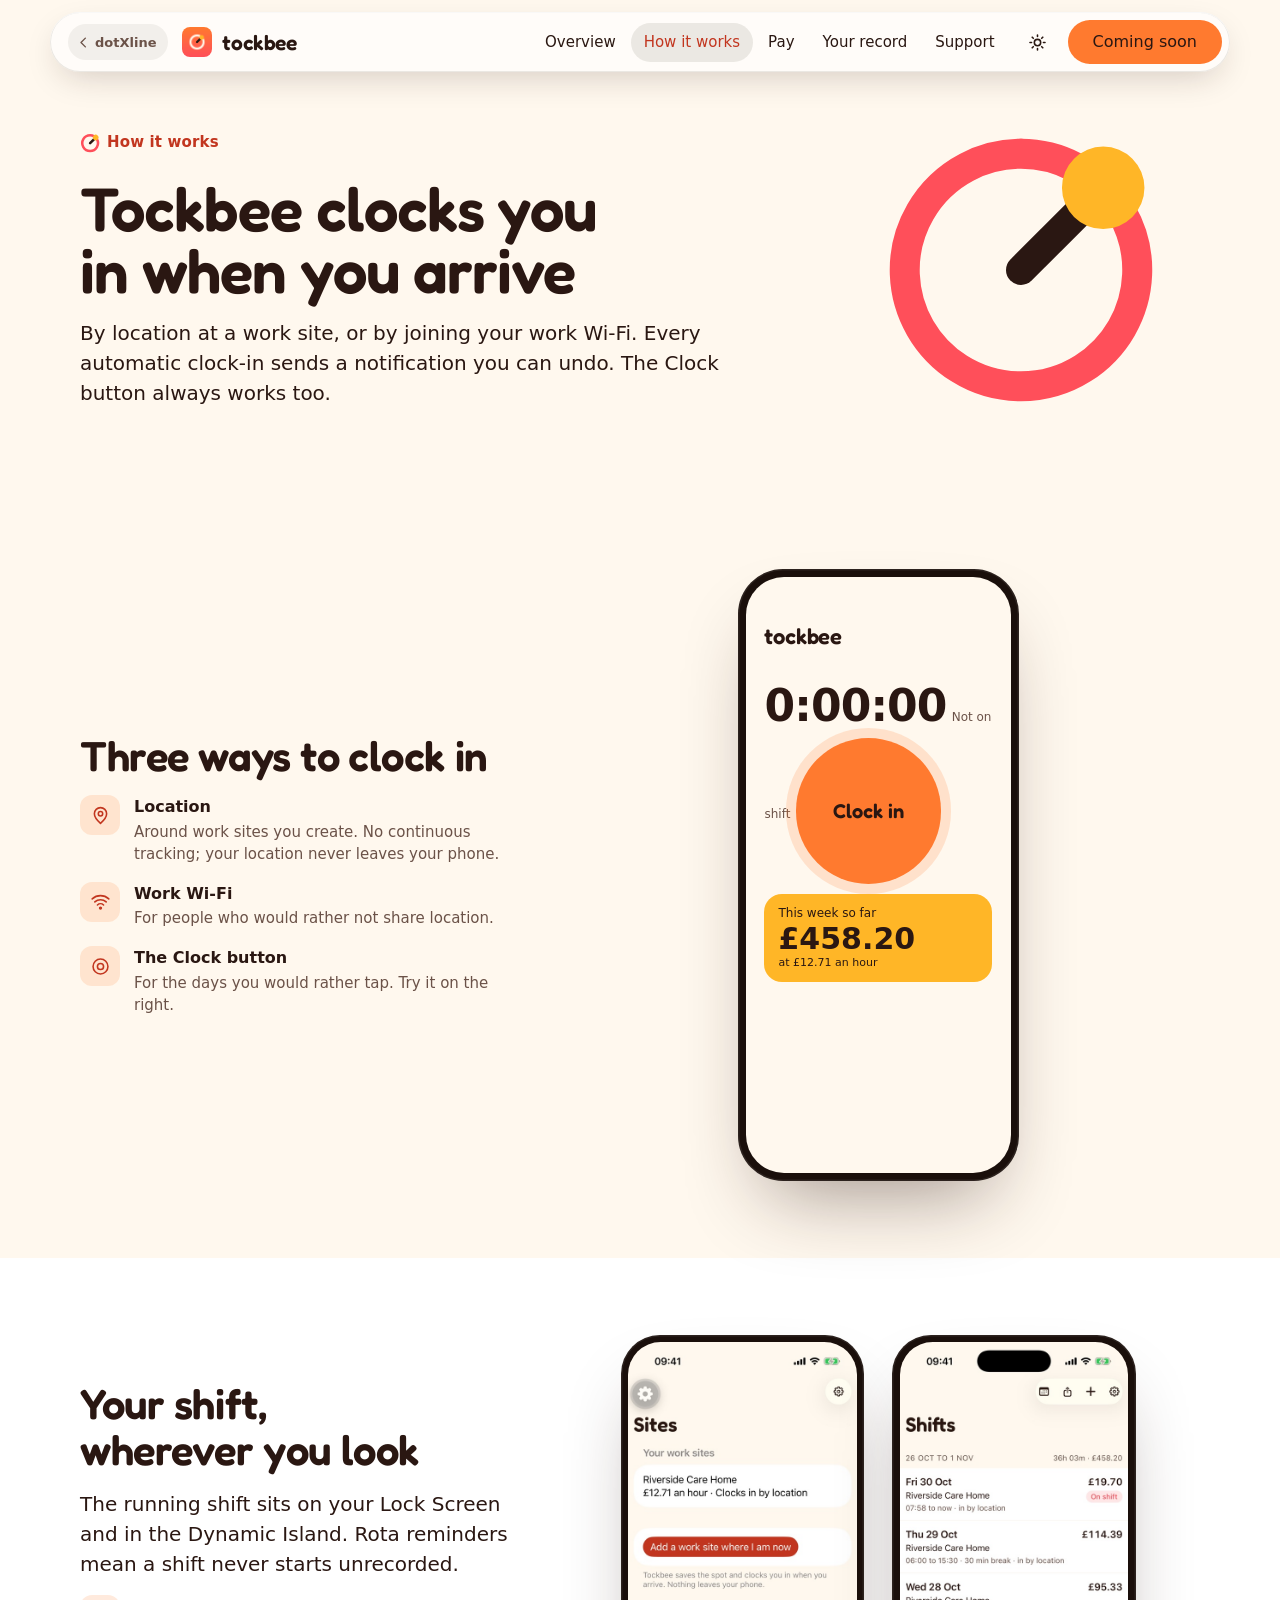
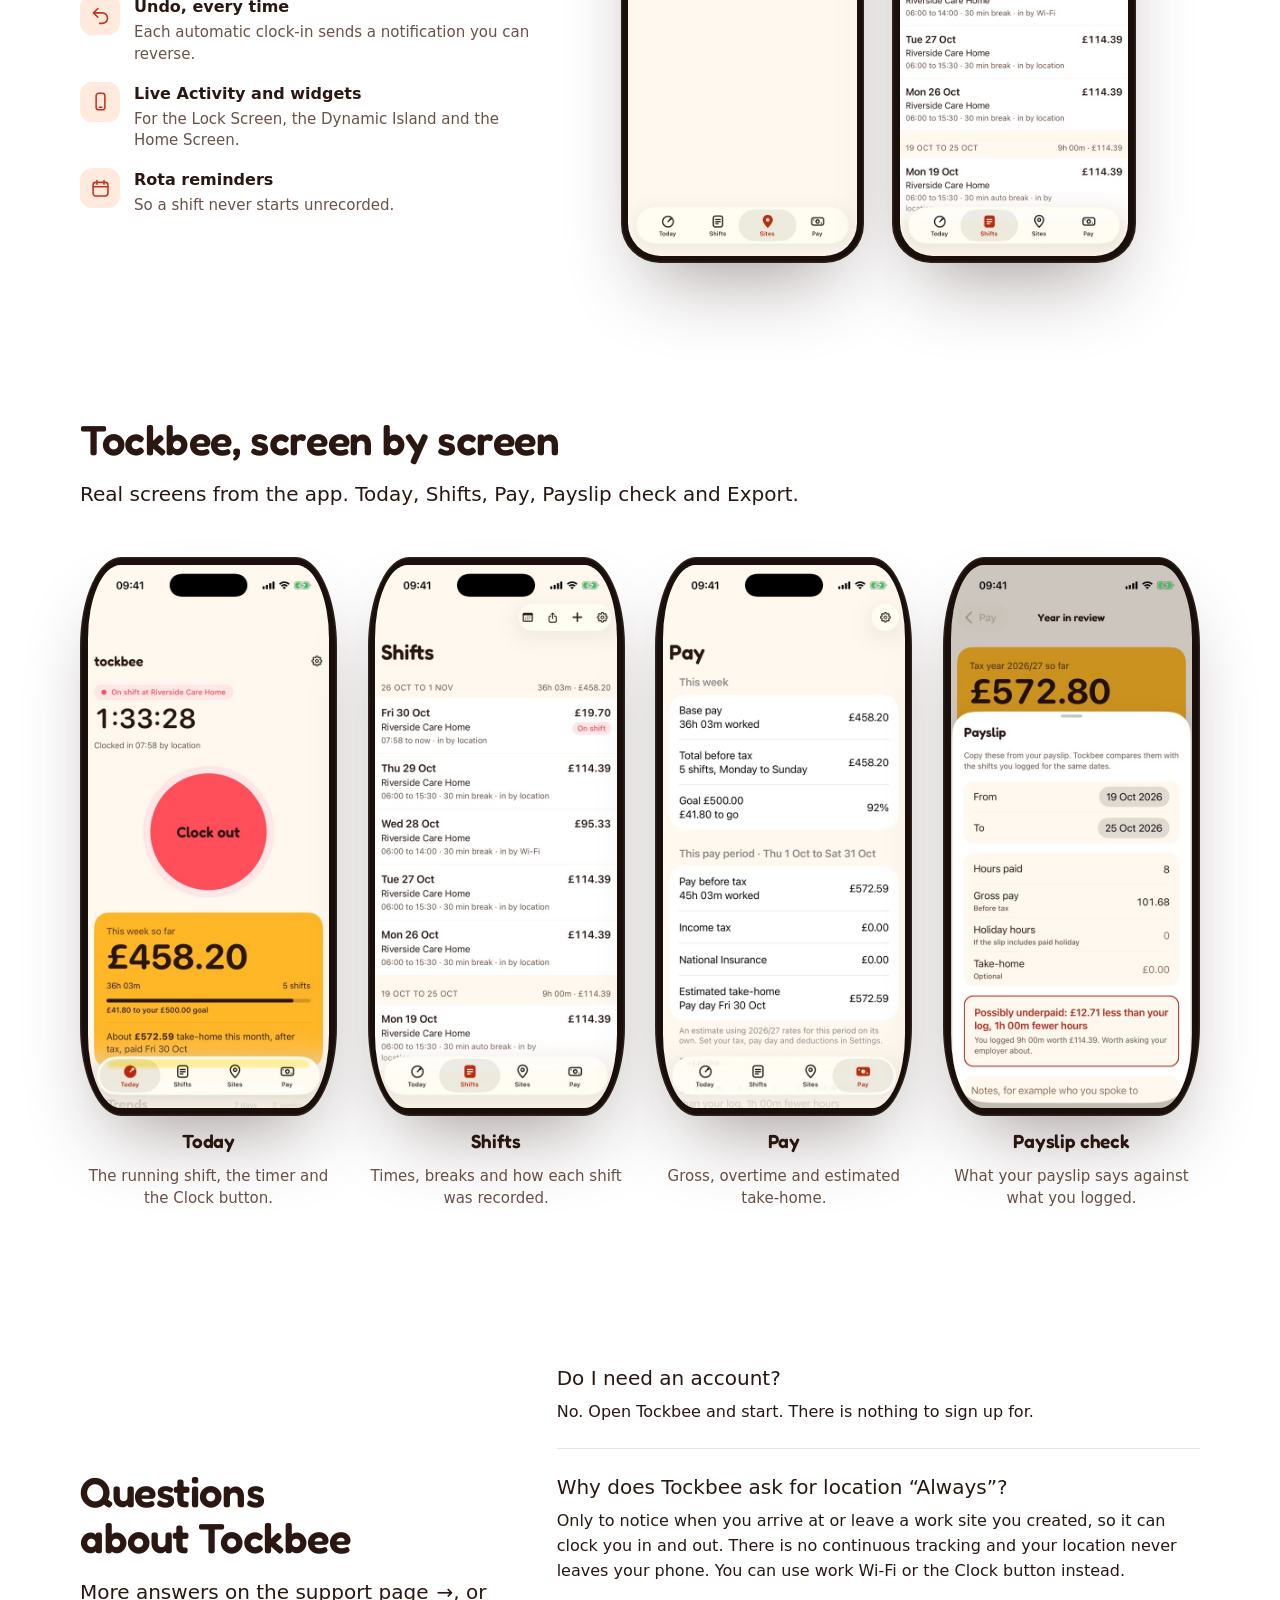
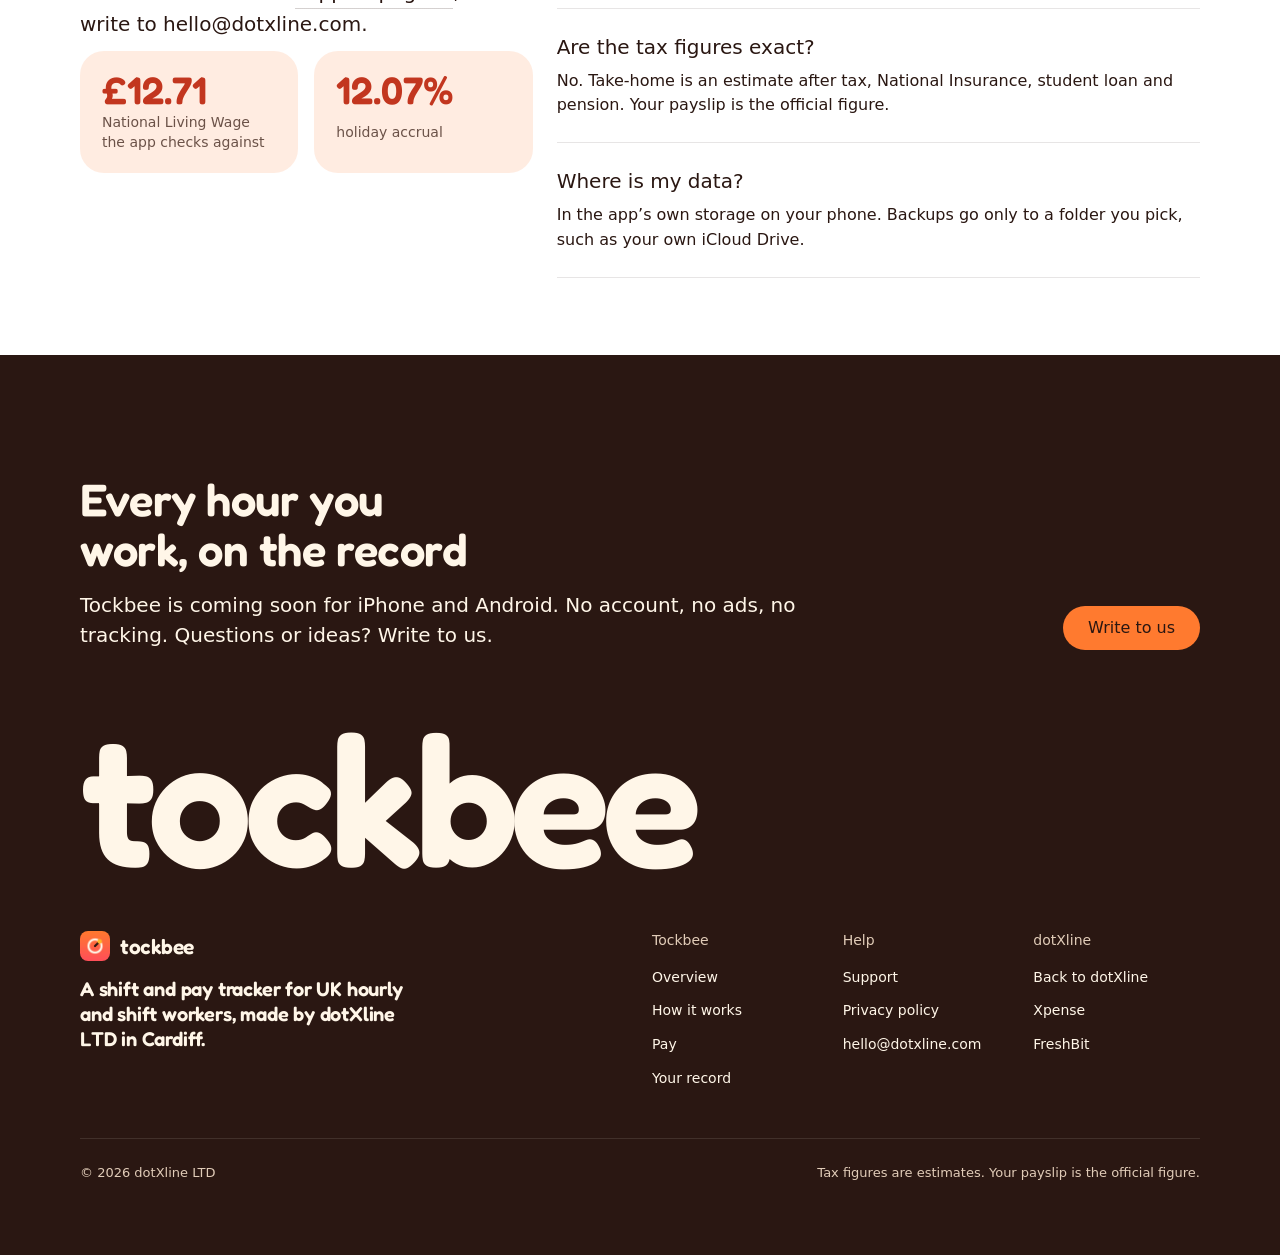
==== commit 69925a3a: "Show Tockbee as coming soon for iPhone and Android Co-Authored-By: Claude Sonnet 5.5 <noreply@anthro" ====
--- a/how-it-works.html
+++ b/how-it-works.html
@@ -49,7 +49,7 @@
     <nav class="dock__links" id="dock-links" aria-label="Main"><a href="index.html">Overview</a><a href="how-it-works.html" aria-current=page>How it works</a><a href="pay.html">Pay</a><a href="your-record.html">Your record</a><a href="support.html">Support</a></nav>
     <button class="icon-btn theme-btn" type="button" aria-label="Switch light and dark"><svg class="sun" viewBox="0 0 24 24" fill="none" stroke="currentColor" stroke-width="2" stroke-linecap="round"><circle cx="12" cy="12" r="4"/><path d="M12 2.5v2M12 19.5v2M2.5 12h2M19.5 12h2M5.3 5.3l1.4 1.4M17.3 17.3l1.4 1.4M5.3 18.7l1.4-1.4M17.3 6.7l1.4-1.4"/></svg><svg class="moon" viewBox="0 0 24 24" fill="none" stroke="currentColor" stroke-width="2" stroke-linecap="round" stroke-linejoin="round"><path d="M20 14.5A8 8 0 0 1 9.5 4 8 8 0 1 0 20 14.5z"/></svg></button>
     <button class="icon-btn dock__menu" type="button" aria-expanded="false" aria-controls="dock-links" aria-label="Menu"><svg viewBox="0 0 24 24" fill="none" stroke="currentColor" stroke-width="2" stroke-linecap="round"><path d="M4 8h16M4 16h16"/></svg></button>
-    <a class="btn btn--primary" href="#get" data-appstore><svg class="apple" viewBox="0 0 24 24" aria-hidden="true"><path d="M16.4 12.6c0-2.4 2-3.5 2-3.6-1.1-1.6-2.8-1.8-3.4-1.8-1.4-.1-2.8.9-3.5.9s-1.8-.9-3-.8c-1.5 0-3 .9-3.8 2.3-1.6 2.8-.4 7 1.2 9.3.8 1.1 1.7 2.4 2.9 2.3 1.2 0 1.6-.7 3-.7s1.8.7 3 .7c1.3 0 2.1-1.1 2.8-2.3.9-1.3 1.3-2.6 1.3-2.6s-2.5-1-2.5-3.7zM14.1 5.6c.6-.8 1.1-1.9 1-3-.9 0-2.1.6-2.7 1.4-.6.7-1.1 1.8-1 2.9 1 .1 2.1-.5 2.7-1.3z"/></svg><span class="lbl-long">Get&nbsp;</span>Tockbee</a>
+    <a class="btn btn--primary" href="#get">Coming soon</a>
   </div>
 </header>
 <main id="top">
@@ -118,8 +118,8 @@
   <div class="wrap">
     <div class="closing__cta close--word">
       <div class="section-head--split">
-        <div><h2 id="close-h">Every hour you work, on the record</h2><p class="t-lead">Tockbee for iPhone. No account, no ads, no tracking.</p></div>
-        <a class="btn btn--primary" href="#get" data-appstore><svg class="apple" viewBox="0 0 24 24" aria-hidden="true"><path d="M16.4 12.6c0-2.4 2-3.5 2-3.6-1.1-1.6-2.8-1.8-3.4-1.8-1.4-.1-2.8.9-3.5.9s-1.8-.9-3-.8c-1.5 0-3 .9-3.8 2.3-1.6 2.8-.4 7 1.2 9.3.8 1.1 1.7 2.4 2.9 2.3 1.2 0 1.6-.7 3-.7s1.8.7 3 .7c1.3 0 2.1-1.1 2.8-2.3.9-1.3 1.3-2.6 1.3-2.6s-2.5-1-2.5-3.7zM14.1 5.6c.6-.8 1.1-1.9 1-3-.9 0-2.1.6-2.7 1.4-.6.7-1.1 1.8-1 2.9 1 .1 2.1-.5 2.7-1.3z"/></svg>Get Tockbee</a>
+        <div><h2 id="close-h">Every hour you work, on the record</h2><p class="t-lead">Tockbee is coming soon for iPhone and Android. No account, no ads, no tracking. Questions or ideas? Write to us.</p></div>
+        <a class="btn btn--primary" href="mailto:hello@dotxline.com?subject=Tockbee">Write to us</a>
       </div>
       <p class="close__word" aria-hidden="true">tockbee</p>
     </div>
